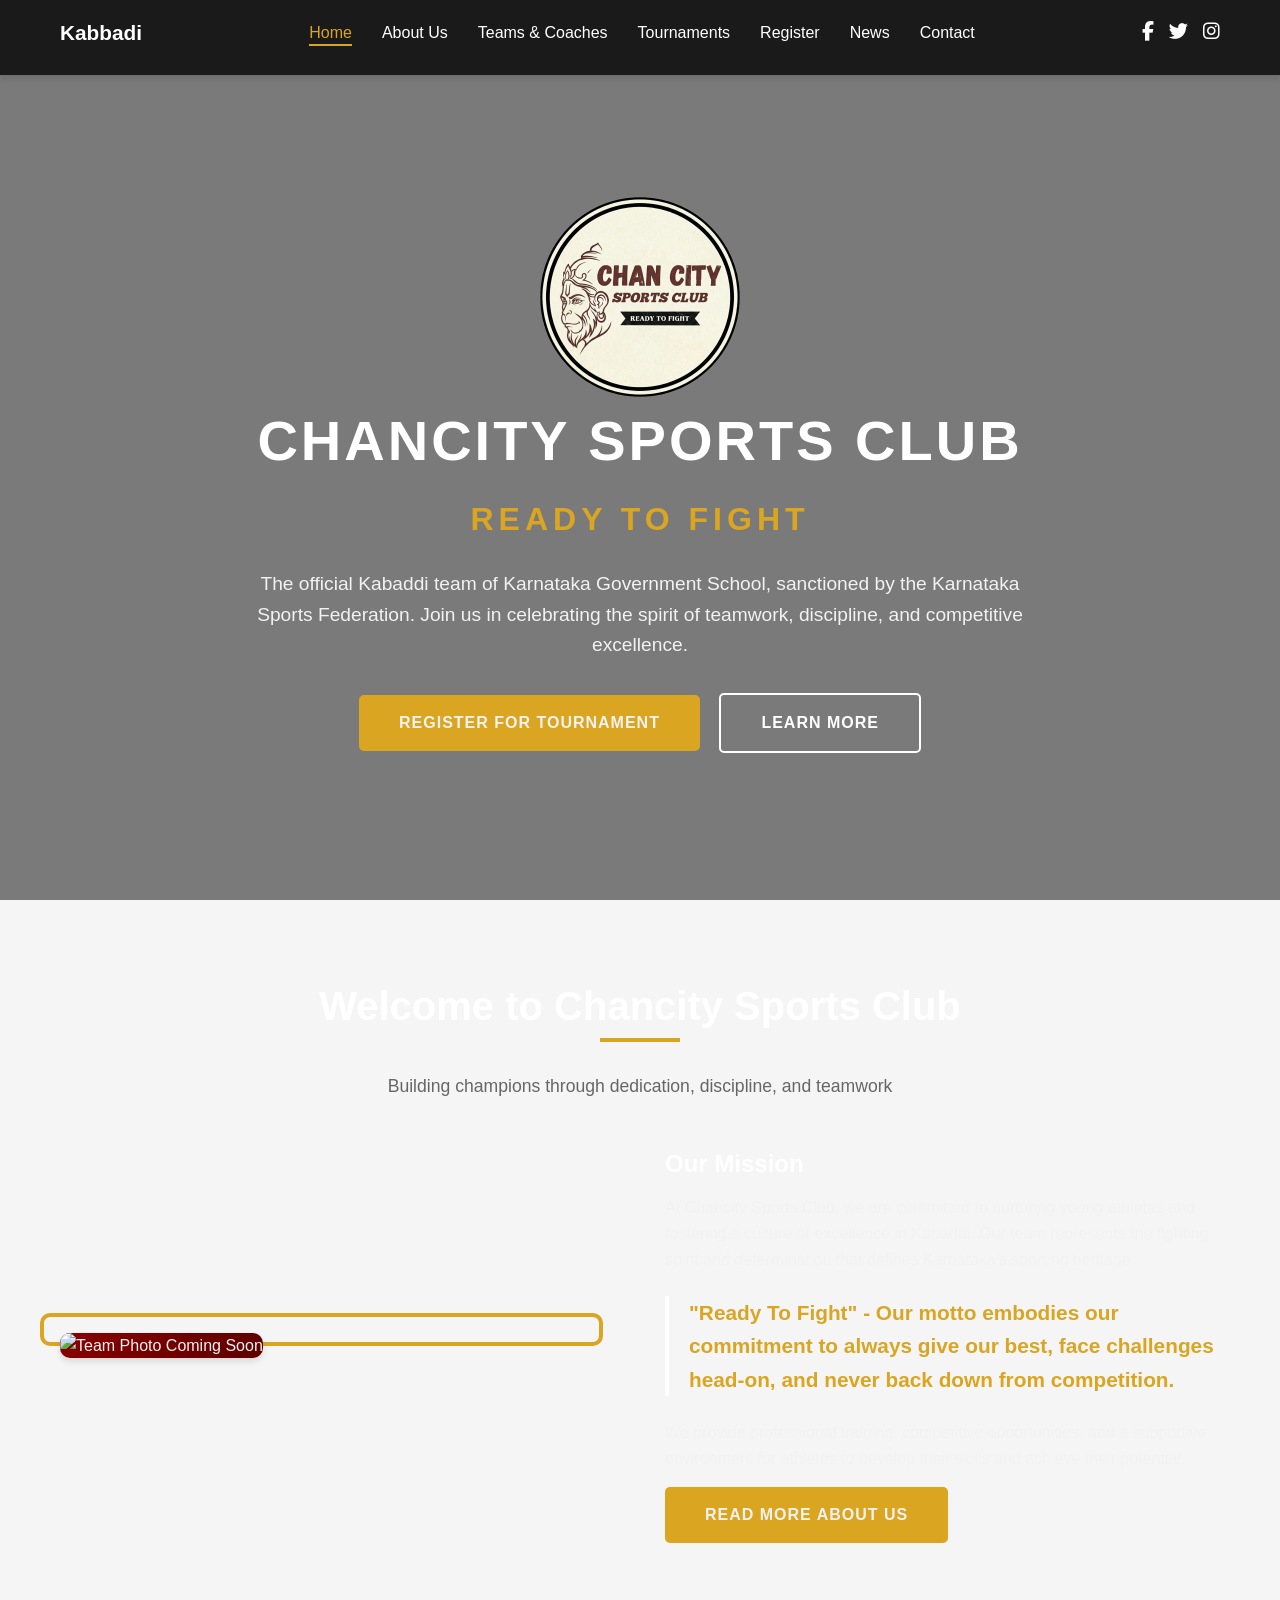
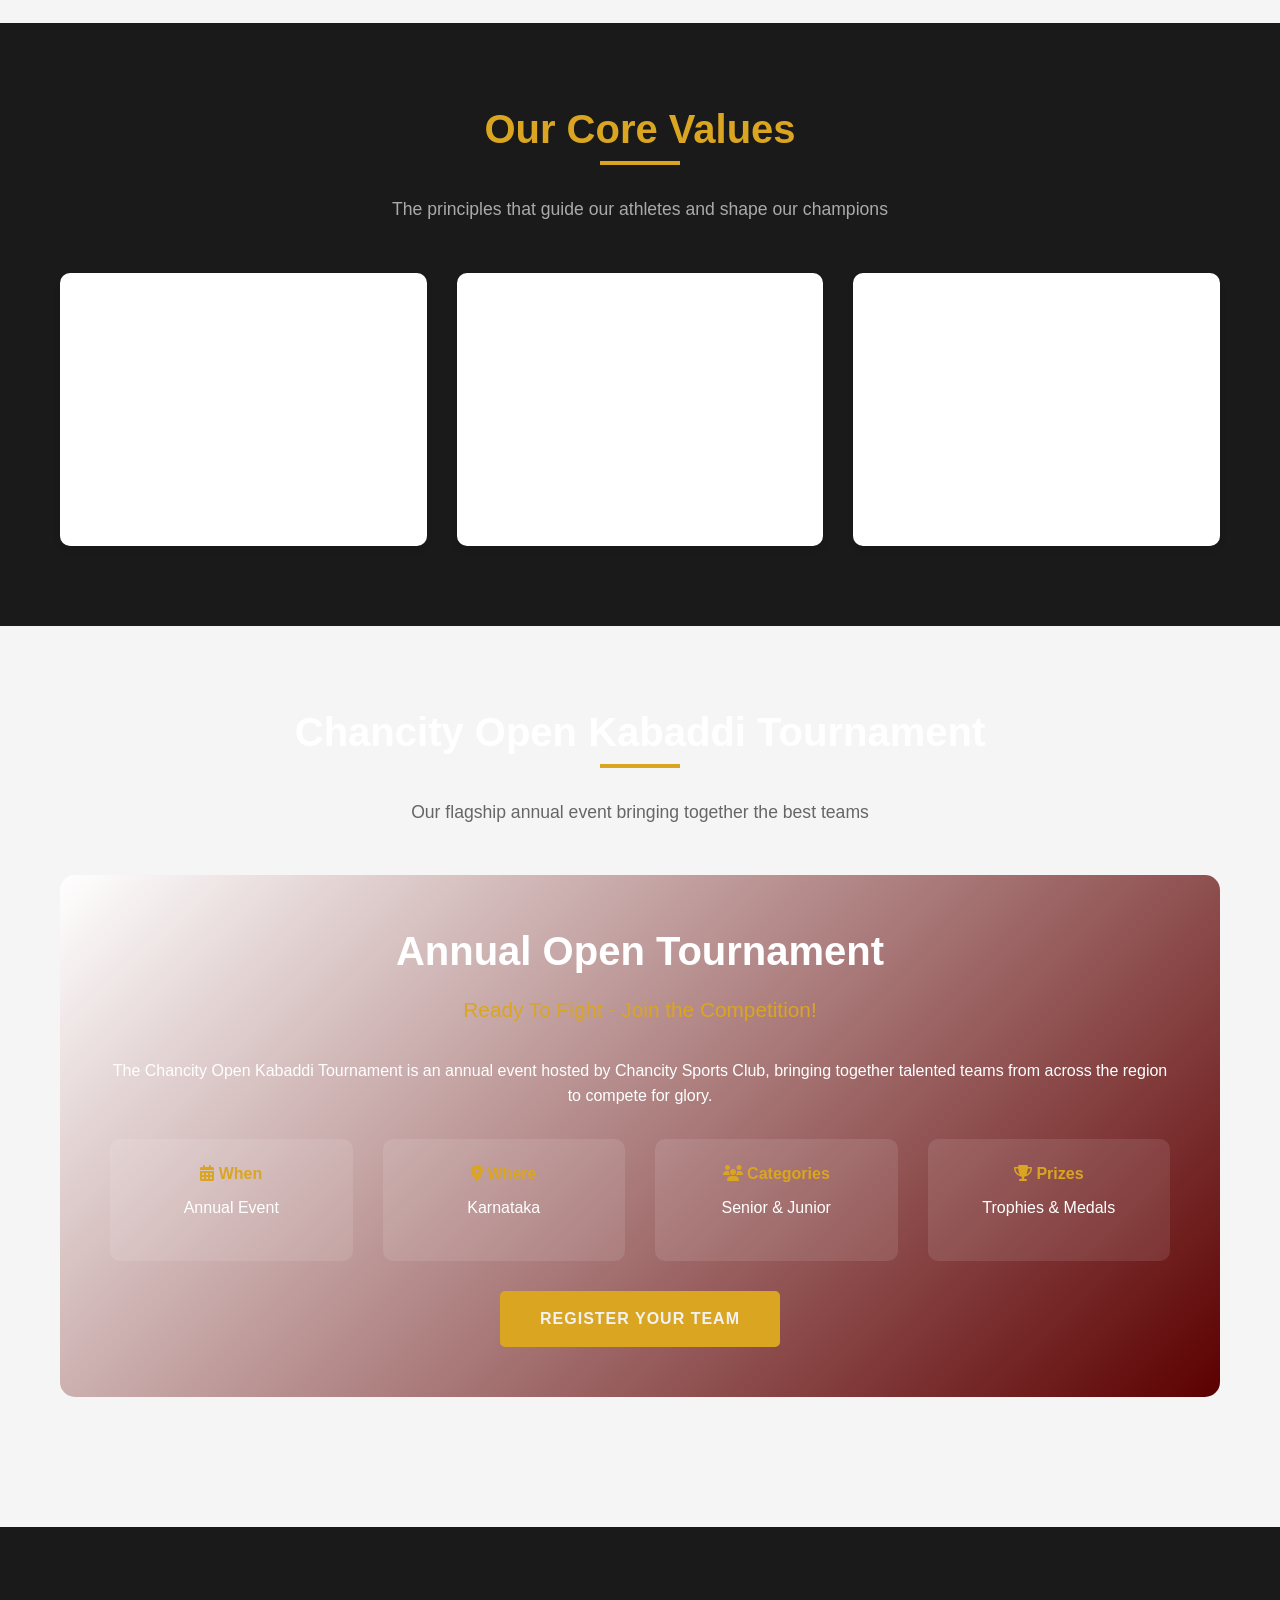
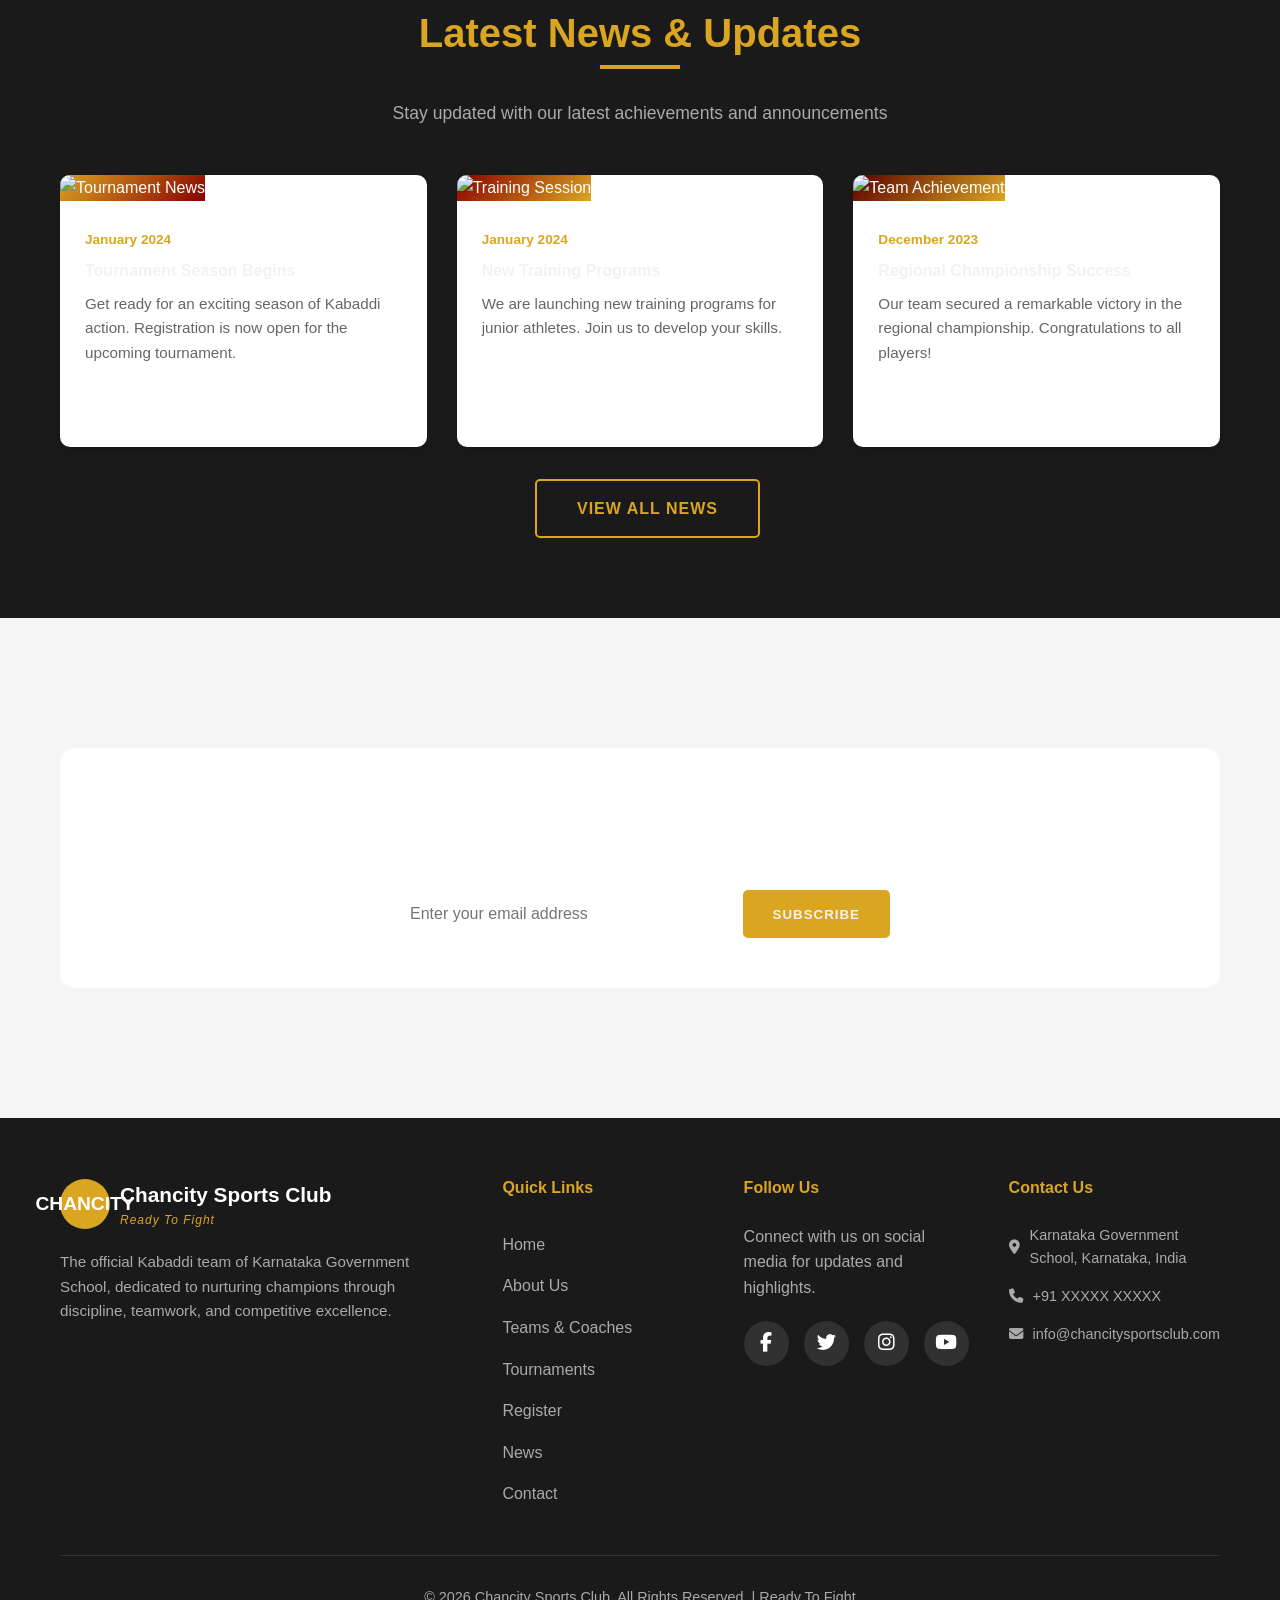
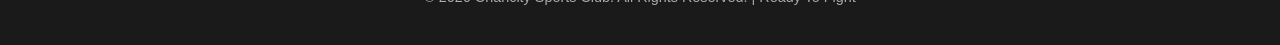
==== index.html @ aae79633 "Add files via upload" ====
<!DOCTYPE html>
<html lang="en">
<head>
    <meta charset="UTF-8">
    <meta name="viewport" content="width=device-width, initial-scale=1.0">
    <meta name="description" content="Chancity Sports Club - Official Kabaddi team of Karnataka. Ready To Fight! Join us for tournaments, training, and competitive sports.">
    <meta name="keywords" content="Chancity Sports Club, Kabaddi, Karnataka, Sports, Tournament, Ready To Fight">
    <title>Chancity Sports Club | Ready To Fight</title>
    <link rel="stylesheet" href="css/styles.css">
    <!-- Font Awesome for icons -->
    <link rel="stylesheet" href="https://cdnjs.cloudflare.com/ajax/libs/font-awesome/6.4.0/css/all.min.css">
</head>
<body>
    <!-- Header -->
    <header>
        <div class="container">
            <nav class="navbar">
                <a href="index.html" class="logo">
                    <img src="assets/cropped_circle_image.png" alt="Chancity Sports Club Logo" width="50" height="50" class="logo-image" onerror="this.style.display='none';">
                    <div class="logo-text">
                        <span class="logo-title">Kabbadi</span>   
                    </div>
                </a>
                <ul class="nav-links">
                    <li><a href="index.html" class="active">Home</a></li>
                    <li><a href="about.html">About Us</a></li>
                    <li><a href="teams.html">Teams & Coaches</a></li>
                    <li><a href="tournaments.html">Tournaments</a></li>
                    <li><a href="registration.html">Register</a></li>
                    <li><a href="news.html">News</a></li>
                    <li><a href="contact.html">Contact</a></li>
                </ul>
                <div class="social-icons">
                    <a href="#" aria-label="Facebook"><i class="fab fa-facebook-f"></i></a>
                    <a href="#" aria-label="Twitter"><i class="fab fa-twitter"></i></a>
                    <a href="#" aria-label="Instagram"><i class="fab fa-instagram"></i></a>
                </div>
                <div class="hamburger">
                    <span></span>
                    <span></span>
                    <span></span>
                </div>
            </nav>
        </div>
    </header>

    <!-- Hero Section -->
    <section class="hero">
        <video id="myVideo" autoplay muted loop>
            <source src="assets/WhatsApp Video 2026-01-28 at 7.25.08 PM.mp4" type="video/mp4">
        </video>
        <div class="overlay"></div>
        <div class="hero-content">
             <img src="assets/cropped_circle_image (2).png"  width="200" height="200">
            <h1 class="hero-title">Chancity Sports Club</h1>
            <p class="hero-motto">Ready To Fight</p>
            <p class="hero-description">
                The official Kabaddi team of Karnataka Government School, sanctioned by the Karnataka Sports Federation.
                Join us in celebrating the spirit of teamwork, discipline, and competitive excellence.
            </p>
            <a href="registration.html" class="btn btn-primary">Register for Tournament</a>
            <a href="about.html" class="btn btn-secondary">Learn More</a>
        </div>
    </section>

    <!-- About Preview Section -->
    <section class="section">
        <div class="container">
            <div class="section-title">
                <h2>Welcome to Chancity Sports Club</h2>
                <p class="section-subtitle">Building champions through dedication, discipline, and teamwork</p>
            </div>
            <div class="about-content">
                <div class="about-image">
                    <img src="images/team-photo.jpg" alt="Chancity Sports Club Team Photo" onerror="this.style.background='linear-gradient(135deg, #8B0000, #5c0000)'; this.style.height='300px'; this.alt='Team Photo Coming Soon';">
                </div>
                <div class="about-text">
                    <h3>Our Mission</h3>
                    <p>
                        At Chancity Sports Club, we are committed to nurturing young athletes and fostering 
                        a culture of excellence in Kabaddi. Our team represents the fighting spirit and 
                        determination that defines Karnataka's sporting heritage.
                    </p>
                    <p class="motto-text">"Ready To Fight" - Our motto embodies our commitment to always give 
                    our best, face challenges head-on, and never back down from competition.</p>
                    <p>
                        We provide professional training, competitive opportunities, and a supportive 
                        environment for athletes to develop their skills and achieve their potential.
                    </p>
                    <a href="about.html" class="btn btn-primary">Read More About Us</a>
                </div>
            </div>
        </div>
    </section>

    <!-- Values Section -->
    <section class="section section-dark">
        <div class="container">
            <div class="section-title">
                <h2>Our Core Values</h2>
                <p class="section-subtitle">The principles that guide our athletes and shape our champions</p>
            </div>
            <div class="about-features">
                <div class="feature-card">
                    <div class="feature-icon">
                        <i class="fas fa-users"></i>
                    </div>
                    <h4>Teamwork</h4>
                    <p>Success comes from working together. We believe in the power of unity and collective effort.</p>
                </div>
                <div class="feature-card">
                    <div class="feature-icon">
                        <i class="fas fa-medal"></i>
                    </div>
                    <h4>Discipline</h4>
                    <p>Champions are made through consistent practice, dedication, and unwavering discipline.</p>
                </div>
                <div class="feature-card">
                    <div class="feature-icon">
                        <i class="fas fa-trophy"></i>
                    </div>
                    <h4>Excellence</h4>
                    <p>We strive for excellence in everything we do, pushing boundaries and setting new standards.</p>
                </div>
            </div>
        </div>
    </section>

    <!-- Tournament Highlight Section -->
    <section class="section">
        <div class="container">
            <div class="section-title">
                <h2>Chancity Open Kabaddi Tournament</h2>
                <p class="section-subtitle">Our flagship annual event bringing together the best teams</p>
            </div>
            <div class="tournament-info">
                <h3 class="tournament-title">Annual Open Tournament</h3>
                <p class="tournament-subtitle">Ready To Fight - Join the Competition!</p>
                <p>The Chancity Open Kabaddi Tournament is an annual event hosted by Chancity Sports Club, 
                   bringing together talented teams from across the region to compete for glory.</p>
                <div class="tournament-details">
                    <div class="detail-card">
                        <h4><i class="fas fa-calendar-alt"></i> When</h4>
                        <p>Annual Event</p>
                    </div>
                    <div class="detail-card">
                        <h4><i class="fas fa-map-marker-alt"></i> Where</h4>
                        <p>Karnataka</p>
                    </div>
                    <div class="detail-card">
                        <h4><i class="fas fa-users"></i> Categories</h4>
                        <p>Senior & Junior</p>
                    </div>
                    <div class="detail-card">
                        <h4><i class="fas fa-trophy"></i> Prizes</h4>
                        <p>Trophies & Medals</p>
                    </div>
                </div>
                <a href="registration.html" class="btn btn-primary" style="margin-top: 30px;">Register Your Team</a>
            </div>
        </div>
    </section>

    <!-- Latest News Preview -->
    <section class="section section-dark">
        <div class="container">
            <div class="section-title">
                <h2>Latest News & Updates</h2>
                <p class="section-subtitle">Stay updated with our latest achievements and announcements</p>
            </div>
            <div class="news-grid">
                <div class="news-card">
                    <img src="images/news-1.jpg" alt="Tournament News" onerror="this.style.background='linear-gradient(135deg, #DAA520, #8B0000)'; this.style.height='200px';">
                    <div class="news-card-content">
                        <span class="news-date">January 2024</span>
                        <h4>Tournament Season Begins</h4>
                        <p>Get ready for an exciting season of Kabaddi action. Registration is now open for the upcoming tournament.</p>
                        <a href="news.html" class="read-more">Read More →</a>
                    </div>
                </div>
                <div class="news-card">
                    <img src="images/news-2.jpg" alt="Training Session" onerror="this.style.background='linear-gradient(135deg, #8B0000, #DAA520)'; this.style.height='200px';">
                    <div class="news-card-content">
                        <span class="news-date">January 2024</span>
                        <h4>New Training Programs</h4>
                        <p>We are launching new training programs for junior athletes. Join us to develop your skills.</p>
                        <a href="news.html" class="read-more">Read More →</a>
                    </div>
                </div>
                <div class="news-card">
                    <img src="images/news-3.jpg" alt="Team Achievement" onerror="this.style.background='linear-gradient(135deg, #5c0000, #DAA520)'; this.style.height='200px';">
                    <div class="news-card-content">
                        <span class="news-date">December 2023</span>
                        <h4>Regional Championship Success</h4>
                        <p>Our team secured a remarkable victory in the regional championship. Congratulations to all players!</p>
                        <a href="news.html" class="read-more">Read More →</a>
                    </div>
                </div>
            </div>
            <div class="text-center mt-2">
                <a href="news.html" class="btn btn-secondary" style="border-color: #DAA520; color: #DAA520;">View All News</a>
            </div>
        </div>
    </section>

    <!-- Newsletter Section -->
    <section class="section">
        <div class="container">
            <div class="newsletter">
                <h3>Subscribe to Our Newsletter</h3>
                <p>Stay updated with tournament dates, training schedules, and club news</p>
                <form class="newsletter-form">
                    <input type="email" placeholder="Enter your email address" required>
                    <button type="submit" class="btn btn-primary">Subscribe</button>
                </form>
            </div>
        </div>
    </section>

    <!-- Footer -->
    <footer>
        <div class="container">
            <div class="footer-content">
                <div class="footer-about">
                    <div class="logo">
                        <div class="logo-icon">CHANCITY</div>
                        <div class="logo-text">
                            <span class="logo-title" style="color: white;">Chancity Sports Club</span>
                            <span class="logo-motto">Ready To Fight</span>
                        </div>
                    </div>
                    <p>The official Kabaddi team of Karnataka Government School, dedicated to nurturing champions through discipline, teamwork, and competitive excellence.</p>
                </div>
                <div class="footer-links">
                    <h4>Quick Links</h4>
                    <ul>
                        <li><a href="index.html">Home</a></li>
                        <li><a href="about.html">About Us</a></li>
                        <li><a href="teams.html">Teams & Coaches</a></li>
                        <li><a href="tournaments.html">Tournaments</a></li>
                        <li><a href="registration.html">Register</a></li>
                        <li><a href="news.html">News</a></li>
                        <li><a href="contact.html">Contact</a></li>
                    </ul>
                </div>
                <div class="footer-social">
                    <h4>Follow Us</h4>
                    <p style="color: #aaa;">Connect with us on social media for updates and highlights.</p>
                    <div class="social-icons">
                        <a href="#" aria-label="Facebook"><i class="fab fa-facebook-f"></i></a>
                        <a href="#" aria-label="Twitter"><i class="fab fa-twitter"></i></a>
                        <a href="#" aria-label="Instagram"><i class="fab fa-instagram"></i></a>
                        <a href="#" aria-label="YouTube"><i class="fab fa-youtube"></i></a>
                    </div>
                </div>
                <div class="footer-contact">
                    <h4>Contact Us</h4>
                    <p><i class="fas fa-map-marker-alt"></i> Karnataka Government School, Karnataka, India</p>
                    <p><i class="fas fa-phone"></i> +91 XXXXX XXXXX</p>
                    <p><i class="fas fa-envelope"></i> info@chancitysportsclub.com</p>
                </div>
            </div>
            <div class="footer-bottom">
                <p>&copy; 2024 Chancity Sports Club. All Rights Reserved. | Ready To Fight</p>
            </div>
        </div>
    </footer>

    <script src="js/main.js"></script>
</body>
</html>
---- css/styles.css ----
/* Chancity Sports Club - Main Stylesheet */
/* Brand Colors: Deep Red (#8B0000), Gold (#DAA520), White (#FFFFFF), Dark (#1a1a1a) */

:root {
    --primary-color: #ffffff;
    --secondary-color: #DAA520;
    --text-dark: #f3f2f2;
    --text-light: #ffffff;
    --background-light: #f5f5f5;
    --background-dark: #1a1a1a;
    --accent-color: #c9302c;
    --success-color: #28a745;
    --shadow: 0 4px 6px rgba(0, 0, 0, 0.1);
    --transition: all 0.3s ease;
}

/* Reset and Base Styles */
* {
    margin: 0;
    padding: 0;
    box-sizing: border-box;
}

html {
    scroll-behavior: smooth;
}

body {
    font-family: 'Segoe UI', Tahoma, Geneva, Verdana, sans-serif;
    line-height: 1.6;
    color: var(--text-dark);
    background-color: var(--background-light);
}

a {
    text-decoration: none;
    color: inherit;
}

ul {
    list-style: none;
}

img {
    max-width: 100%;
    height: auto;
}

/* Container */
.container {
    max-width: 1200px;
    margin: 0 auto;
    padding: 0 20px;
}

/* Typography */
h1, h2, h3, h4, h5, h6 {
    font-weight: 700;
    line-height: 1.3;
    margin-bottom: 1rem;
}

h1 {
    font-size: 2.5rem;
}

h2 {
    font-size: 2rem;
}

h3 {
    font-size: 1.5rem;
}

p {
    margin-bottom: 1rem;
}

/* Header & Navigation */
header {
    background-color: var(--background-dark);
    color: var(--text-light);
    position: fixed;
    width: 100%;
    height: 75px;
    top: 0;
    z-index: 1000;
    box-shadow: var(--shadow);
}

.navbar {
    display: flex;
    justify-content: space-between;
    align-items: center;
    padding: 1rem 0;
}

.logo {
    display: flex;
    align-items: center;
    gap: 10px;
}

.logo-icon {
    width: 50px;
    height: 50px;
    background-color: var(--secondary-color);
    border-radius: 50%;
    display: flex;
    align-items: center;
    justify-content: center;
    font-weight: bold;
    font-size: 1.2rem;
    color: var(--primary-color);
}

.logo-text {
    display: flex;
    flex-direction: column;
}

.logo-title {
    font-size: 1.3rem;
    font-weight: 700;
}

.logo-motto {
    font-size: 0.75rem;
    color: var(--secondary-color);
    font-style: italic;
    letter-spacing: 1px;
}

.nav-links {
    display: flex;
    gap: 30px;
}

.nav-links a {
    color: var(--text-light);
    font-weight: 500;
    transition: var(--transition);
    padding: 5px 0;
    position: relative;
}

.nav-links a::after {
    content: '';
    position: absolute;
    bottom: 0;
    left: 0;
    width: 0;
    height: 2px;
    background-color: var(--secondary-color);
    transition: var(--transition);
}

.nav-links a:hover::after,
.nav-links a.active::after {
    width: 100%;
}

.nav-links a:hover,
.nav-links a.active {
    color: var(--secondary-color);
}

/* Hamburger Menu */
.hamburger {
    display: none;
    cursor: pointer;
    flex-direction: column;
    gap: 5px;
}

.hamburger span {
    width: 25px;
    height: 3px;
    background-color: var(--text-light);
    transition: var(--transition);
}

/* Social Icons in Header */
.social-icons {
    display: flex;
    gap: 15px;
}

.social-icons a {
    color: var(--text-light);
    font-size: 1.2rem;
    transition: var(--transition);
}

.social-icons a:hover {
    color: var(--secondary-color);
    transform: scale(1.1);
}

/* Hero Section */
.hero {
    background-image:('c:\Users\rahul\Downloads\WhatsApp Video 2026-01-28 at 5.00.44 PM.mp4') center/cover no-repeat;
    min-height: 100vh;
    display: flex;
    align-items: center;
    justify-content: center;
    text-align: center;
    color: var(--text-light);
    padding: 100px 20px 50px;
}
#myVideo {
  position: fixed; /* Positions the video relative to the browser window */
  right: 0;
  bottom: 0;
  min-width: 100%; /* Ensures it is at least the full width/height */
  min-height: 100%;
  width: auto;
  height: auto;
  z-index: -100; /* Places it behind all other page content */
  object-fit: cover; /* Crops the video to cover the entire area without stretching */
}

/* Optional: Add an overlay for better text readability */
.overlay {
  position: fixed;
  top: 0;
  left: 0;
  width: 100%;
  height: 100%;
  background: rgba(0, 0, 0, 0.5); /* Semi-transparent black background */
  z-index: -99; /* Between the video and the main content */
}

/* Style for the main content container */
.content {
  position: relative;
  z-index: 1; /* Ensures content appears on top of the video and overlay */
  /* Add other styling for your content */
}


.hero-content {
    max-width: 800px;
}

.hero-title {
    font-size: 3.5rem;
    margin-bottom: 1rem;
    text-transform: uppercase;
    letter-spacing: 3px;
}

.hero-motto {
    font-size: 2rem;
    color: var(--secondary-color);
    font-weight: 700;
    margin-bottom: 1.5rem;
    text-transform: uppercase;
    letter-spacing: 5px;
}

.hero-description {
    font-size: 1.2rem;
    margin-bottom: 2rem;
    opacity: 0.9;
}

.btn {
    display: inline-block;
    padding: 15px 40px;
    border-radius: 5px;
    font-weight: 600;
    text-transform: uppercase;
    letter-spacing: 1px;
    transition: var(--transition);
    border: none;
    cursor: pointer;
}

.btn-primary {
    background-color: var(--secondary-color);
    color: var(--text-dark);
}

.btn-primary:hover {
    background-color: #c19119;
    transform: translateY(-3px);
    box-shadow: 0 10px 20px rgba(0, 0, 0, 0.2);
}

.btn-secondary {
    background-color: transparent;
    border: 2px solid var(--text-light);
    color: var(--text-light);
    margin-left: 15px;
}

.btn-secondary:hover {
    background-color: var(--text-light);
    color: var(--primary-color);
}

/* Section Styles */
.section {
    padding: 80px 0;
}

.section-dark {
    background-color: var(--background-dark);
    color: var(--text-light);
}

.section-title {
    text-align: center;
    margin-bottom: 3rem;
}

.section-title h2 {
    font-size: 2.5rem;
    color: var(--primary-color);
    position: relative;
    display: inline-block;
}

.section-dark .section-title h2 {
    color: var(--secondary-color);
}

.section-title h2::after {
    content: '';
    position: absolute;
    bottom: -10px;
    left: 50%;
    transform: translateX(-50%);
    width: 80px;
    height: 4px;
    background-color: var(--secondary-color);
}

.section-subtitle {
    color: #666;
    font-size: 1.1rem;
    margin-top: 1.5rem;
}

.section-dark .section-subtitle {
    color: #aaa;
}

/* About Section */
.about-content {
    display: grid;
    grid-template-columns: 1fr 1fr;
    gap: 50px;
    align-items: center;
}

.about-image {
    position: relative;
}

.about-image img {
    border-radius: 10px;
    box-shadow: var(--shadow);
}

.about-image::before {
    content: '';
    position: absolute;
    top: -20px;
    left: -20px;
    width: 100%;
    height: 100%;
    border: 4px solid var(--secondary-color);
    border-radius: 10px;
    z-index: -1;
}

.about-text h3 {
    color: var(--primary-color);
    margin-bottom: 1rem;
}

.about-text .motto-text {
    font-size: 1.3rem;
    color: var(--secondary-color);
    font-weight: 600;
    margin: 1.5rem 0;
    padding-left: 20px;
    border-left: 4px solid var(--primary-color);
}

.about-features {
    display: grid;
    grid-template-columns: repeat(3, 1fr);
    gap: 30px;
    margin-top: 50px;
}

.feature-card {
    text-align: center;
    padding: 30px;
    background-color: var(--text-light);
    border-radius: 10px;
    box-shadow: var(--shadow);
    transition: var(--transition);
}

.feature-card:hover {
    transform: translateY(-10px);
    box-shadow: 0 15px 30px rgba(0, 0, 0, 0.15);
}

.feature-icon {
    width: 70px;
    height: 70px;
    background-color: var(--primary-color);
    border-radius: 50%;
    display: flex;
    align-items: center;
    justify-content: center;
    margin: 0 auto 20px;
    color: var(--text-light);
    font-size: 1.8rem;
}

.feature-card h4 {
    color: var(--primary-color);
    margin-bottom: 10px;
}

/* Teams Section */
.team-grid {
    display: grid;
    grid-template-columns: repeat(auto-fill, minmax(280px, 1fr));
    gap: 30px;
}

.team-card {
    background-color: var(--text-light);
    border-radius: 10px;
    overflow: hidden;
    box-shadow: var(--shadow);
    transition: var(--transition);
}

.team-card:hover {
    transform: translateY(-10px);
    box-shadow: 0 15px 30px rgba(0, 0, 0, 0.15);
}

.team-card img {
    width: 100%;
    height: 250px;
    object-fit: cover;
}

.team-card-content {
    padding: 20px;
    text-align: center;
}

.team-card h4 {
    color: var(--primary-color);
}

.team-card .position {
    color: var(--secondary-color);
    font-weight: 600;
    font-size: 0.9rem;
}

.team-card p {
    color: #666;
    font-size: 0.9rem;
    margin-top: 10px;
}

/* Tournament Section */
.tournament-info {
    background: linear-gradient(135deg, var(--primary-color), #5c0000);
    color: var(--text-light);
    padding: 50px;
    border-radius: 15px;
    text-align: center;
    margin-bottom: 50px;
}

.tournament-title {
    font-size: 2.5rem;
    margin-bottom: 1rem;
}

.tournament-subtitle {
    color: var(--secondary-color);
    font-size: 1.3rem;
    margin-bottom: 2rem;
}

.tournament-details {
    display: grid;
    grid-template-columns: repeat(4, 1fr);
    gap: 30px;
    margin-top: 30px;
}

.detail-card {
    background-color: rgba(255, 255, 255, 0.1);
    padding: 25px;
    border-radius: 10px;
}

.detail-card h4 {
    color: var(--secondary-color);
    margin-bottom: 10px;
}

.past-tournaments {
    margin-top: 50px;
}

.winner-card {
    background-color: var(--text-light);
    padding: 30px;
    border-radius: 10px;
    box-shadow: var(--shadow);
    margin-bottom: 20px;
    display: flex;
    justify-content: space-between;
    align-items: center;
}

.winner-year {
    font-size: 2rem;
    font-weight: 700;
    color: var(--primary-color);
}

.winner-name {
    font-size: 1.3rem;
    color: var(--secondary-color);
}

/* Registration Form */
.registration-form {
    max-width: 800px;
    margin: 0 auto;
    background-color: var(--text-light);
    padding: 50px;
    border-radius: 15px;
    box-shadow: var(--shadow);
}

.form-group {
    margin-bottom: 25px;
}

.form-group label {
    display: block;
    margin-bottom: 8px;
    font-weight: 600;
    color: var(--text-dark);
}

.form-group input,
.form-group select,
.form-group textarea {
    width: 100%;
    padding: 15px;
    border: 2px solid #ddd;
    border-radius: 8px;
    font-size: 1rem;
    transition: var(--transition);
}

.form-group input:focus,
.form-group select:focus,
.form-group textarea:focus {
    outline: none;
    border-color: var(--primary-color);
}

.form-row {
    display: grid;
    grid-template-columns: 1fr 1fr;
    gap: 20px;
}

.form-submit {
    text-align: center;
    margin-top: 30px;
}

.form-submit .btn {
    min-width: 200px;
}

/* News Section */
.news-grid {
    display: grid;
    grid-template-columns: repeat(auto-fill, minmax(350px, 1fr));
    gap: 30px;
}

.news-card {
    background-color: var(--text-light);
    border-radius: 10px;
    overflow: hidden;
    box-shadow: var(--shadow);
    transition: var(--transition);
}

.news-card:hover {
    transform: translateY(-5px);
    box-shadow: 0 15px 30px rgba(0, 0, 0, 0.15);
}

.news-card img {
    width: 100%;
    height: 200px;
    object-fit: cover;
}

.news-card-content {
    padding: 25px;
}

.news-date {
    color: var(--secondary-color);
    font-size: 0.85rem;
    font-weight: 600;
}

.news-card h4 {
    color: var(--text-dark);
    margin: 10px 0;
}

.news-card p {
    color: #666;
    font-size: 0.95rem;
}

.read-more {
    display: inline-block;
    margin-top: 15px;
    color: var(--primary-color);
    font-weight: 600;
}

.read-more:hover {
    color: var(--secondary-color);
}

/* Contact Section */
.contact-container {
    display: grid;
    grid-template-columns: 1fr 1fr;
    gap: 50px;
}

.contact-info h3 {
    color: var(--primary-color);
    margin-bottom: 25px;
}

.contact-item {
    display: flex;
    align-items: flex-start;
    gap: 15px;
    margin-bottom: 25px;
}

.contact-icon {
    width: 50px;
    height: 50px;
    background-color: var(--primary-color);
    border-radius: 50%;
    display: flex;
    align-items: center;
    justify-content: center;
    color: var(--text-light);
    flex-shrink: 0;
}

.contact-item h4 {
    color: var(--text-dark);
    margin-bottom: 5px;
}

.contact-item p {
    color: #666;
    margin: 0;
}

.contact-form {
    background-color: var(--text-light);
    padding: 40px;
    border-radius: 15px;
    box-shadow: var(--shadow);
}

/* Footer */
footer {
    background-color: var(--background-dark);
    color: var(--text-light);
    padding: 60px 0 20px;
}

.footer-content {
    display: grid;
    grid-template-columns: 2fr 1fr 1fr 1fr;
    gap: 40px;
    margin-bottom: 40px;
}

.footer-about .logo {
    margin-bottom: 20px;
}

.footer-about .logo-icon {
    background-color: var(--secondary-color);
}

.footer-about p {
    color: #aaa;
    font-size: 0.95rem;
}

.footer-links h4,
.footer-social h4,
.footer-contact h4 {
    color: var(--secondary-color);
    margin-bottom: 25px;
}

.footer-links ul a {
    color: #aaa;
    display: block;
    padding: 8px 0;
    transition: var(--transition);
}

.footer-links ul a:hover {
    color: var(--secondary-color);
    padding-left: 10px;
}

.footer-social .social-icons {
    margin-top: 20px;
}

.footer-social .social-icons a {
    display: inline-flex;
    width: 45px;
    height: 45px;
    background-color: rgba(255, 255, 255, 0.1);
    border-radius: 50%;
    align-items: center;
    justify-content: center;
    color: var(--text-light);
    transition: var(--transition);
}

.footer-social .social-icons a:hover {
    background-color: var(--secondary-color);
    color: var(--text-dark);
}

.footer-contact p {
    color: #aaa;
    font-size: 0.9rem;
    margin-bottom: 15px;
    display: flex;
    align-items: center;
    gap: 10px;
}

.footer-bottom {
    text-align: center;
    padding-top: 30px;
    border-top: 1px solid rgba(255, 255, 255, 0.1);
}

.footer-bottom p {
    color: #aaa;
    font-size: 0.9rem;
}

/* Page Header */
.page-header {
    background: linear-gradient(rgba(139, 0, 0, 0.9), rgba(26, 26, 26, 0.85)),
                url('../images/page-header-bg.jpg') center/cover no-repeat;
    padding: 150px 0 80px;
    text-align: center;
    color: var(--text-light);
}

.page-header h1 {
    font-size: 3rem;
    margin-bottom: 1rem;
}

.page-header p {
    font-size: 1.2rem;
    color: var(--secondary-color);
}

.breadcrumb {
    margin-top: 20px;
}

.breadcrumb a {
    color: var(--text-light);
    opacity: 0.8;
}

.breadcrumb a:hover {
    color: var(--secondary-color);
}

.breadcrumb span {
    color: var(--secondary-color);
    margin: 0 10px;
}

/* Responsive Design */
@media (max-width: 992px) {
    .footer-content {
        grid-template-columns: 1fr 1fr;
    }
    
    .tournament-details {
        grid-template-columns: repeat(2, 1fr);
    }
    
    .about-content {
        grid-template-columns: 1fr;
    }
    
    .about-features {
        grid-template-columns: repeat(2, 1fr);
    }
}

@media (max-width: 768px) {
    .hamburger {
        display: flex;
    }
    
    .nav-links {
        position: fixed;
        top: 80px;
        left: -100%;
        width: 100%;
        height: calc(100vh - 80px);
        background-color: var(--primary-color);
        flex-direction: column;
        align-items: center;
        justify-content: flex-start;
        padding-top: 50px;
        gap: 30px;
        transition: var(--transition);
    }
    
    .nav-links.active {
        left: 0;
    }
    
    .nav-links a {
        font-size: 1.2rem;
    }
    
    .hero-title {
        font-size: 2.5rem;
    }
    
    .hero-motto {
        font-size: 1.5rem;
    }
    
    .btn-secondary {
        margin-left: 0;
        margin-top: 15px;
    }
    
    .section-title h2 {
        font-size: 2rem;
    }
    
    .contact-container {
        grid-template-columns: 1fr;
    }
    
    .form-row {
        grid-template-columns: 1fr;
    }
    
    .footer-content {
        grid-template-columns: 1fr;
        text-align: center;
    }
    
    .footer-about .logo {
        justify-content: center;
    }
    
    .about-features {
        grid-template-columns: 1fr;
    }
    
    .tournament-details {
        grid-template-columns: 1fr;
    }
    
    .winner-card {
        flex-direction: column;
        text-align: center;
        gap: 10px;
    }
    
    .registration-form {
        padding: 30px 20px;
    }
}

@media (max-width: 480px) {
    .hero-title {
        font-size: 2rem;
    }
    
    .hero-motto {
        font-size: 1.2rem;
    }
    
    .page-header h1 {
        font-size: 2rem;
    }
    
    .tournament-title {
        font-size: 1.8rem;
    }
    
    h1 {
        font-size: 2rem;
    }
    
    h2 {
        font-size: 1.5rem;
    }
}

/* Utility Classes */
.text-center {
    text-align: center;
}

.mt-2 {
    margin-top: 2rem;
}

.mb-2 {
    margin-bottom: 2rem;
}

/* Animation */
@keyframes fadeInUp {
    from {
        opacity: 0;
        transform: translateY(30px);
    }
    to {
        opacity: 1;
        transform: translateY(0);
    }
}

.fade-in {
    animation: fadeInUp 0.6s ease forwards;
}

/* Newsletter */
.newsletter {
    background-color: var(--primary-color);
    padding: 50px;
    border-radius: 15px;
    text-align: center;
    margin: 50px 0;
}

.newsletter h3 {
    color: var(--text-light);
    margin-bottom: 10px;
}

.newsletter p {
    color: rgba(255, 255, 255, 0.8);
    margin-bottom: 25px;
}

.newsletter-form {
    display: flex;
    max-width: 500px;
    margin: 0 auto;
    gap: 10px;
}

.newsletter-form input {
    flex: 1;
    padding: 15px 20px;
    border: none;
    border-radius: 5px;
    font-size: 1rem;
}

.newsletter-form .btn {
    padding: 15px 30px;
}

@media (max-width: 576px) {
    .newsletter-form {
        flex-direction: column;
    }
    
    .newsletter-form .btn {
        width: 100%;
    }
}

/* Live Score Placeholder */
.live-score-banner {
    background-color: var(--secondary-color);
    color: var(--text-dark);
    padding: 10px;
    text-align: center;
    font-weight: 600;
}

.live-score-banner.hidden {
    display: none;
}

/* Placeholder for future social feed */
.social-feed-placeholder {
    background-color: rgba(0, 0, 0, 0.05);
    border: 2px dashed #ccc;
    border-radius: 10px;
    padding: 50px;
    text-align: center;
    color: #999;
}
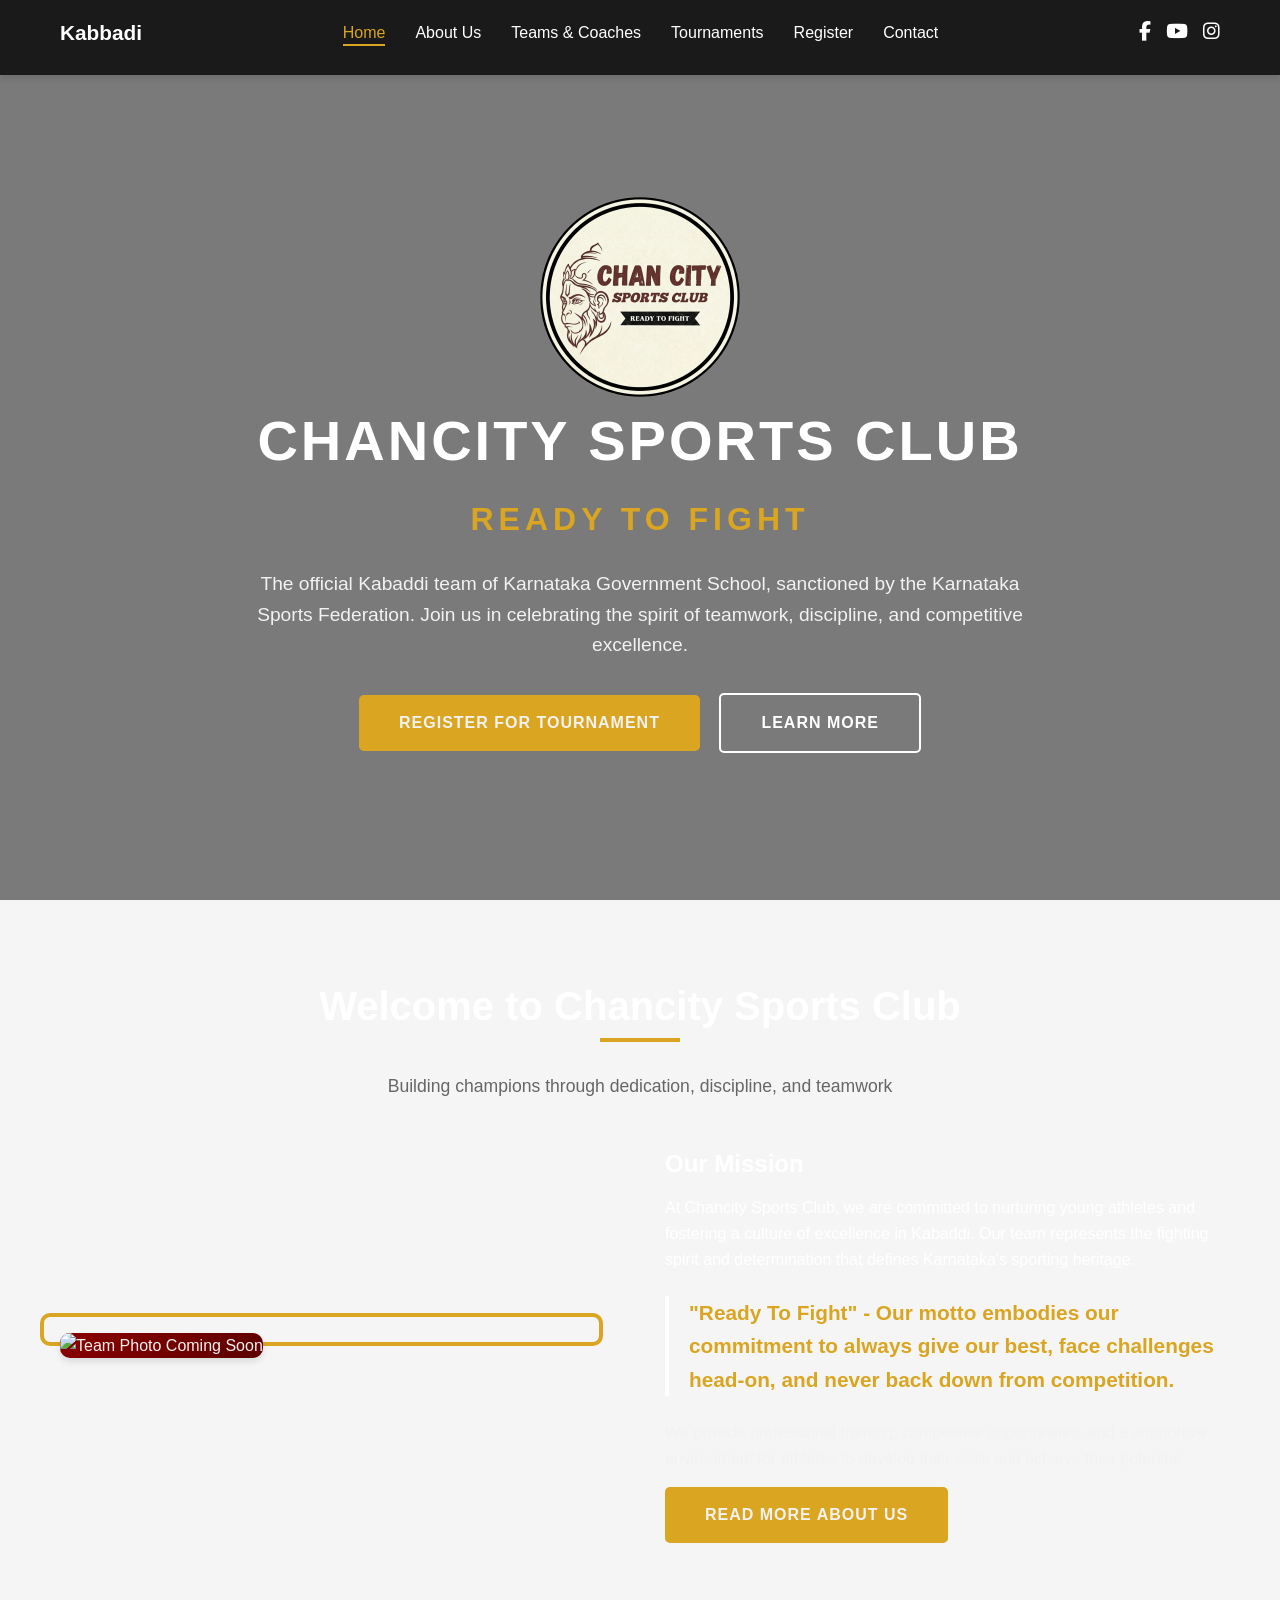
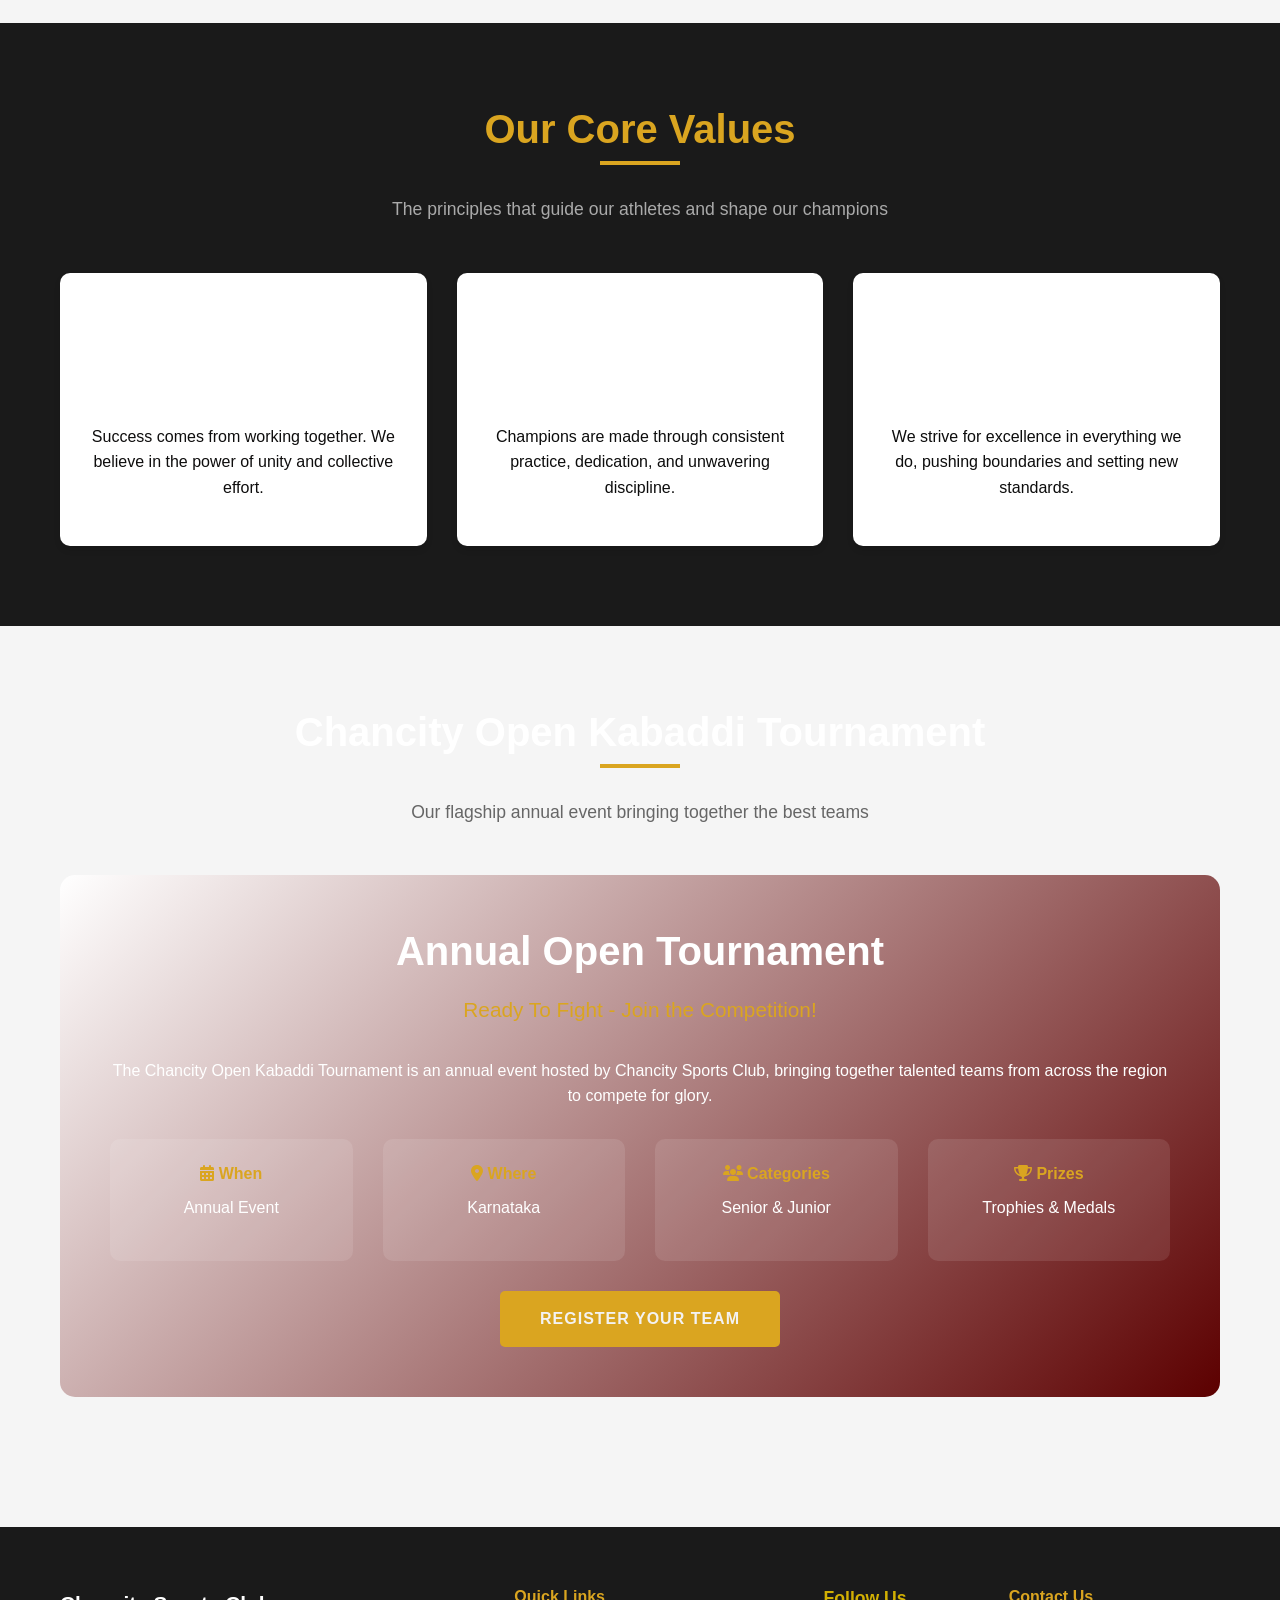
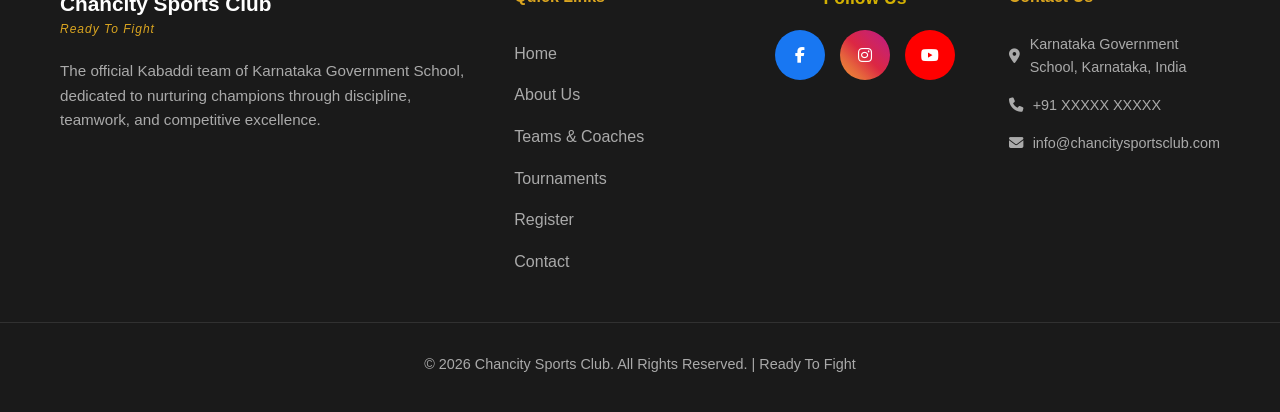
==== commit eede1906: "Add files via upload" ====
--- a/index.html
+++ b/index.html
@@ -27,13 +27,12 @@
                     <li><a href="teams.html">Teams & Coaches</a></li>
                     <li><a href="tournaments.html">Tournaments</a></li>
                     <li><a href="registration.html">Register</a></li>
-                    <li><a href="news.html">News</a></li>
                     <li><a href="contact.html">Contact</a></li>
                 </ul>
                 <div class="social-icons">
                     <a href="#" aria-label="Facebook"><i class="fab fa-facebook-f"></i></a>
-                    <a href="#" aria-label="Twitter"><i class="fab fa-twitter"></i></a>
-                    <a href="#" aria-label="Instagram"><i class="fab fa-instagram"></i></a>
+                   <a href="https://www.youtube.com/@chancitysportsclub" aria-label="YouTube"><i class="fab fa-youtube"></i></a>
+                    <a href="https://www.instagram.com/chan_city_sports_club/?hl=en" aria-label="Instagram"><i class="fab fa-instagram"></i></a>
                 </div>
                 <div class="hamburger">
                     <span></span>
@@ -66,8 +65,9 @@
     <!-- About Preview Section -->
     <section class="section">
         <div class="container">
+
             <div class="section-title">
-                <h2>Welcome to Chancity Sports Club</h2>
+                <h2 style="color: rgb(255, 255, 255);">Welcome to Chancity Sports Club </h2>
                 <p class="section-subtitle">Building champions through dedication, discipline, and teamwork</p>
             </div>
             <div class="about-content">
@@ -75,8 +75,8 @@
                     <img src="images/team-photo.jpg" alt="Chancity Sports Club Team Photo" onerror="this.style.background='linear-gradient(135deg, #8B0000, #5c0000)'; this.style.height='300px'; this.alt='Team Photo Coming Soon';">
                 </div>
                 <div class="about-text">
-                    <h3>Our Mission</h3>
-                    <p>
+                    <h3 style="color: rgb(255, 255, 255);">Our Mission</h3>
+                    <p style="color: rgb(255, 255, 255);">
                         At Chancity Sports Club, we are committed to nurturing young athletes and fostering 
                         a culture of excellence in Kabaddi. Our team represents the fighting spirit and 
                         determination that defines Karnataka's sporting heritage.
@@ -106,21 +106,21 @@
                         <i class="fas fa-users"></i>
                     </div>
                     <h4>Teamwork</h4>
-                    <p>Success comes from working together. We believe in the power of unity and collective effort.</p>
+                    <p style="color: rgb(14, 13, 13);">Success comes from working together. We believe in the power of unity and collective effort.</p>
                 </div>
                 <div class="feature-card">
                     <div class="feature-icon">
                         <i class="fas fa-medal"></i>
                     </div>
                     <h4>Discipline</h4>
-                    <p>Champions are made through consistent practice, dedication, and unwavering discipline.</p>
+                    <p style="color: rgb(13, 13, 13);">Champions are made through consistent practice, dedication, and unwavering discipline.</p>
                 </div>
                 <div class="feature-card">
                     <div class="feature-icon">
                         <i class="fas fa-trophy"></i>
                     </div>
                     <h4>Excellence</h4>
-                    <p>We strive for excellence in everything we do, pushing boundaries and setting new standards.</p>
+                    <p style="color: rgb(12, 12, 12);">We strive for excellence in everything we do, pushing boundaries and setting new standards.</p>
                 </div>
             </div>
         </div>
@@ -130,7 +130,7 @@
     <section class="section">
         <div class="container">
             <div class="section-title">
-                <h2>Chancity Open Kabaddi Tournament</h2>
+                <h2 style="color: rgb(255, 255, 255);">Chancity Open Kabaddi Tournament</h2>
                 <p class="section-subtitle">Our flagship annual event bringing together the best teams</p>
             </div>
             <div class="tournament-info">
@@ -160,72 +160,15 @@
             </div>
         </div>
     </section>
-
-    <!-- Latest News Preview -->
-    <section class="section section-dark">
-        <div class="container">
-            <div class="section-title">
-                <h2>Latest News & Updates</h2>
-                <p class="section-subtitle">Stay updated with our latest achievements and announcements</p>
-            </div>
-            <div class="news-grid">
-                <div class="news-card">
-                    <img src="images/news-1.jpg" alt="Tournament News" onerror="this.style.background='linear-gradient(135deg, #DAA520, #8B0000)'; this.style.height='200px';">
-                    <div class="news-card-content">
-                        <span class="news-date">January 2024</span>
-                        <h4>Tournament Season Begins</h4>
-                        <p>Get ready for an exciting season of Kabaddi action. Registration is now open for the upcoming tournament.</p>
-                        <a href="news.html" class="read-more">Read More →</a>
-                    </div>
-                </div>
-                <div class="news-card">
-                    <img src="images/news-2.jpg" alt="Training Session" onerror="this.style.background='linear-gradient(135deg, #8B0000, #DAA520)'; this.style.height='200px';">
-                    <div class="news-card-content">
-                        <span class="news-date">January 2024</span>
-                        <h4>New Training Programs</h4>
-                        <p>We are launching new training programs for junior athletes. Join us to develop your skills.</p>
-                        <a href="news.html" class="read-more">Read More →</a>
-                    </div>
-                </div>
-                <div class="news-card">
-                    <img src="images/news-3.jpg" alt="Team Achievement" onerror="this.style.background='linear-gradient(135deg, #5c0000, #DAA520)'; this.style.height='200px';">
-                    <div class="news-card-content">
-                        <span class="news-date">December 2023</span>
-                        <h4>Regional Championship Success</h4>
-                        <p>Our team secured a remarkable victory in the regional championship. Congratulations to all players!</p>
-                        <a href="news.html" class="read-more">Read More →</a>
-                    </div>
-                </div>
-            </div>
-            <div class="text-center mt-2">
-                <a href="news.html" class="btn btn-secondary" style="border-color: #DAA520; color: #DAA520;">View All News</a>
-            </div>
-        </div>
-    </section>
-
-    <!-- Newsletter Section -->
-    <section class="section">
-        <div class="container">
-            <div class="newsletter">
-                <h3>Subscribe to Our Newsletter</h3>
-                <p>Stay updated with tournament dates, training schedules, and club news</p>
-                <form class="newsletter-form">
-                    <input type="email" placeholder="Enter your email address" required>
-                    <button type="submit" class="btn btn-primary">Subscribe</button>
-                </form>
-            </div>
-        </div>
-    </section>
-
-    <!-- Footer -->
+<!-- Footer -->
     <footer>
         <div class="container">
             <div class="footer-content">
                 <div class="footer-about">
                     <div class="logo">
-                        <div class="logo-icon">CHANCITY</div>
+                         <img src="assets/cropped_circle_image.png" alt="Chancity Sports Club Logo" width="50" height="50" class="logo-image" onerror="this.style.display='none';">
                         <div class="logo-text">
-                            <span class="logo-title" style="color: white;">Chancity Sports Club</span>
+                           <span class="logo-title" style="color: white;">Chancity Sports Club</span>
                             <span class="logo-motto">Ready To Fight</span>
                         </div>
                     </div>
@@ -239,27 +182,58 @@
                         <li><a href="teams.html">Teams & Coaches</a></li>
                         <li><a href="tournaments.html">Tournaments</a></li>
                         <li><a href="registration.html">Register</a></li>
-                        <li><a href="news.html">News</a></li>
                         <li><a href="contact.html">Contact</a></li>
                     </ul>
                 </div>
-                <div class="footer-social">
-                    <h4>Follow Us</h4>
-                    <p style="color: #aaa;">Connect with us on social media for updates and highlights.</p>
-                    <div class="social-icons">
-                        <a href="#" aria-label="Facebook"><i class="fab fa-facebook-f"></i></a>
-                        <a href="#" aria-label="Twitter"><i class="fab fa-twitter"></i></a>
-                        <a href="#" aria-label="Instagram"><i class="fab fa-instagram"></i></a>
-                        <a href="#" aria-label="YouTube"><i class="fab fa-youtube"></i></a>
-                    </div>
-                </div>
-                <div class="footer-contact">
+<!-- Social Links -->
+<div style="margin-top: 0px;">
+    <h4
+        style="color: #d2b003; font-family: 'Poppins', sans-serif; font-weight: 700; font-size: 1.1rem; margin-bottom: 20px; text-align: center;">
+        Follow Us</h4>
+
+    <div style="display: flex; gap: 15px; justify-content: center;">
+
+          <!-- Facebook (Coming Soon - WHITE ICON, BLUE CIRCLE) -->
+        <a href="javascript:void(0)"
+           onclick="showFbComingSoon()"
+           style="display: inline-flex; width: 50px; height: 50px; background-color: #1877F2; border-radius: 50%; align-items: center; justify-content: center; transition: all 0.3s ease; position: relative;"
+           aria-label="Facebook - Coming Soon">
+
+            <!-- ONLY CHANGE: white Facebook icon -->
+            <i class="fab fa-facebook-f" style="color:#ffffff;"></i>
+        </a>
+
+        <!-- Instagram (UNCHANGED) -->
+        <a href="https://www.instagram.com/chan_city_sports_club?igsh=OGU0b2drbWsyMnU5"
+           target="_blank"
+           style="display: inline-flex; width: 50px; height: 50px; background: linear-gradient(45deg, #f09433, #e6683c, #dc2743, #cc2366, #bc1888); border-radius: 50%; align-items: center; justify-content: center; color: white; transition: all 0.3s ease;"
+           onmouseover="this.style.transform='scale(1.15)'; this.style.boxShadow='0 8px 25px rgba(225,48,108,0.5)';"
+           onmouseout="this.style.transform='scale(1)'; this.style.boxShadow='none';"
+           aria-label="Instagram">
+            <i class="fab fa-instagram"></i>
+        </a>
+
+        <!-- YouTube (UNCHANGED) -->
+        <a href="https://youtube.com/@chancitysportsclub?si=qZBz6BVKRmNKrxRE"
+           target="_blank"
+           style="display: inline-flex; width: 50px; height: 50px; background-color: #FF0000; border-radius: 50%; align-items: center; justify-content: center; color: white; transition: all 0.3s ease;"
+           onmouseover="this.style.transform='scale(1.15)'; this.style.boxShadow='0 8px 25px rgba(255,0,0,0.5)';"
+           onmouseout="this.style.transform='scale(1)'; this.style.boxShadow='none';"
+           aria-label="YouTube">
+            <i class="fab fa-youtube"></i>
+        </a>
+
+    </div>
+</div>
+
+               <div class="footer-contact">
                     <h4>Contact Us</h4>
                     <p><i class="fas fa-map-marker-alt"></i> Karnataka Government School, Karnataka, India</p>
                     <p><i class="fas fa-phone"></i> +91 XXXXX XXXXX</p>
                     <p><i class="fas fa-envelope"></i> info@chancitysportsclub.com</p>
                 </div>
             </div>
+            </div>
             <div class="footer-bottom">
                 <p>&copy; 2024 Chancity Sports Club. All Rights Reserved. | Ready To Fight</p>
             </div>
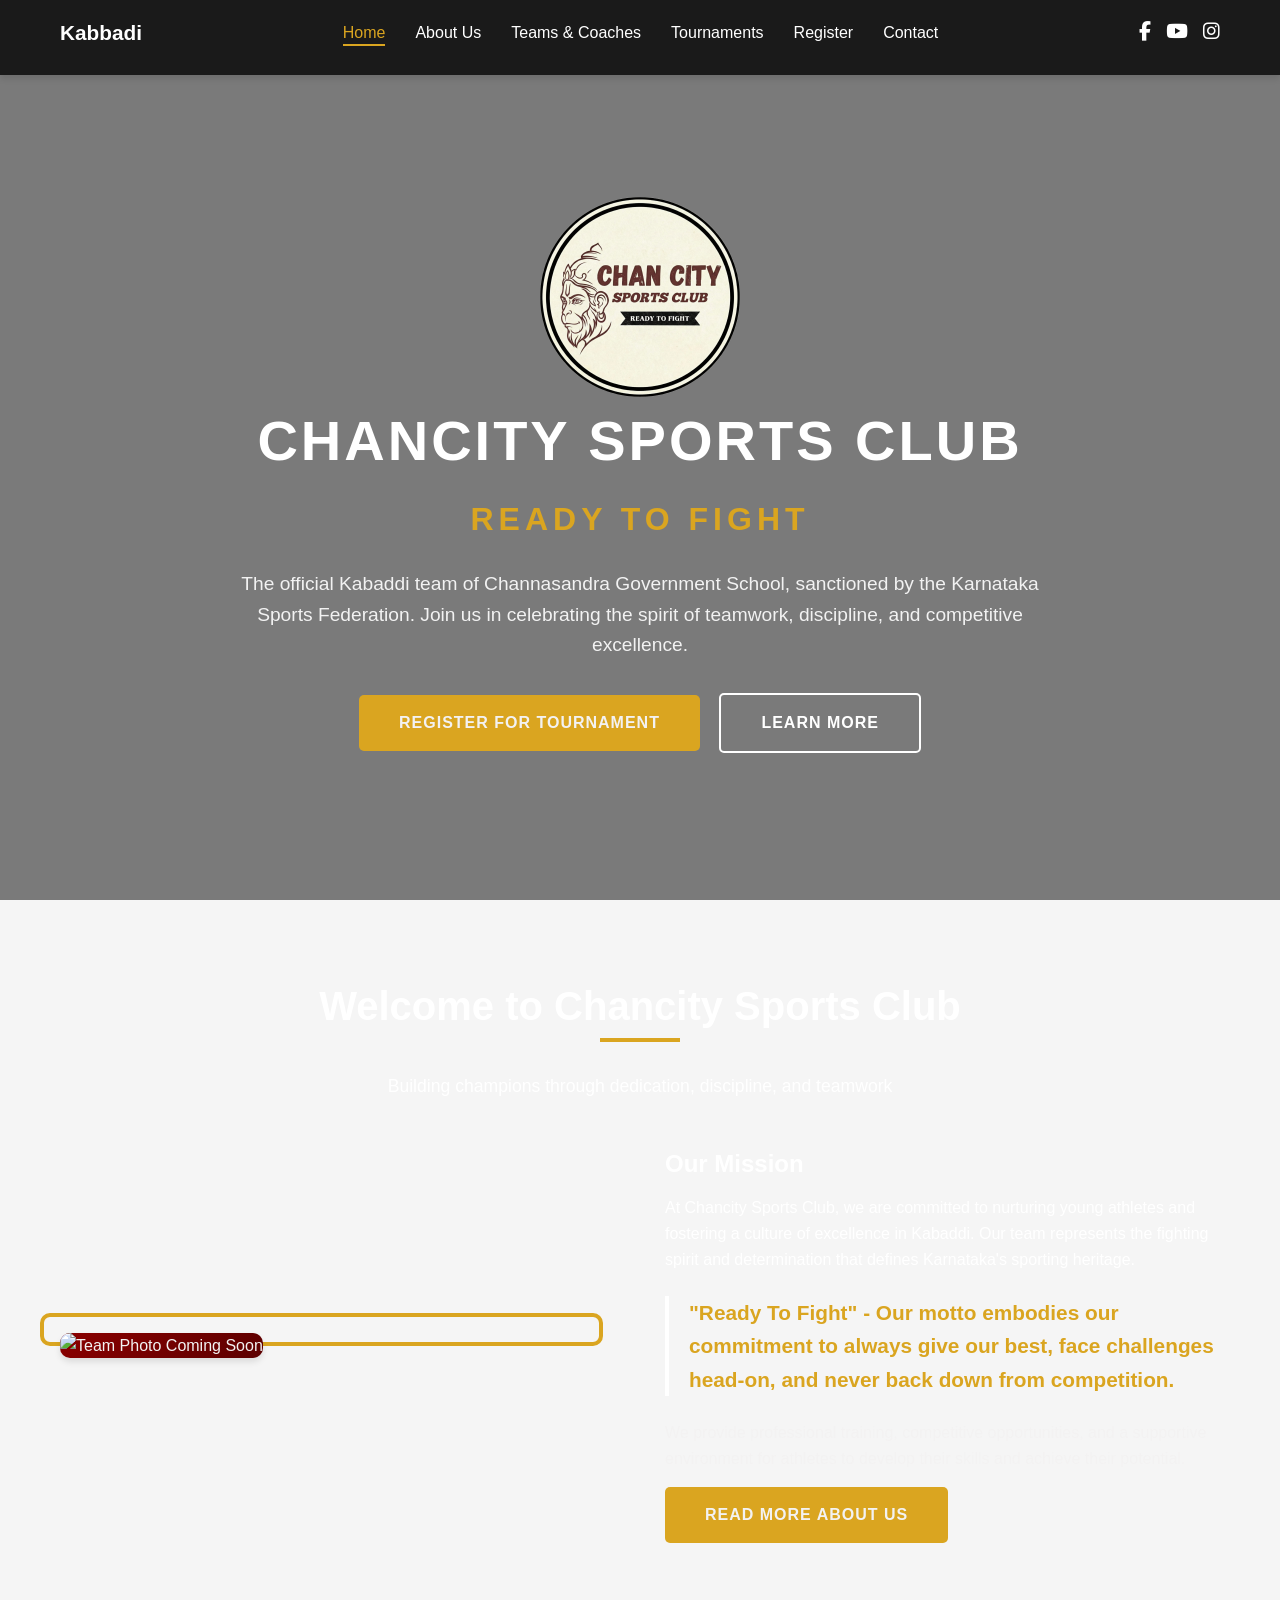
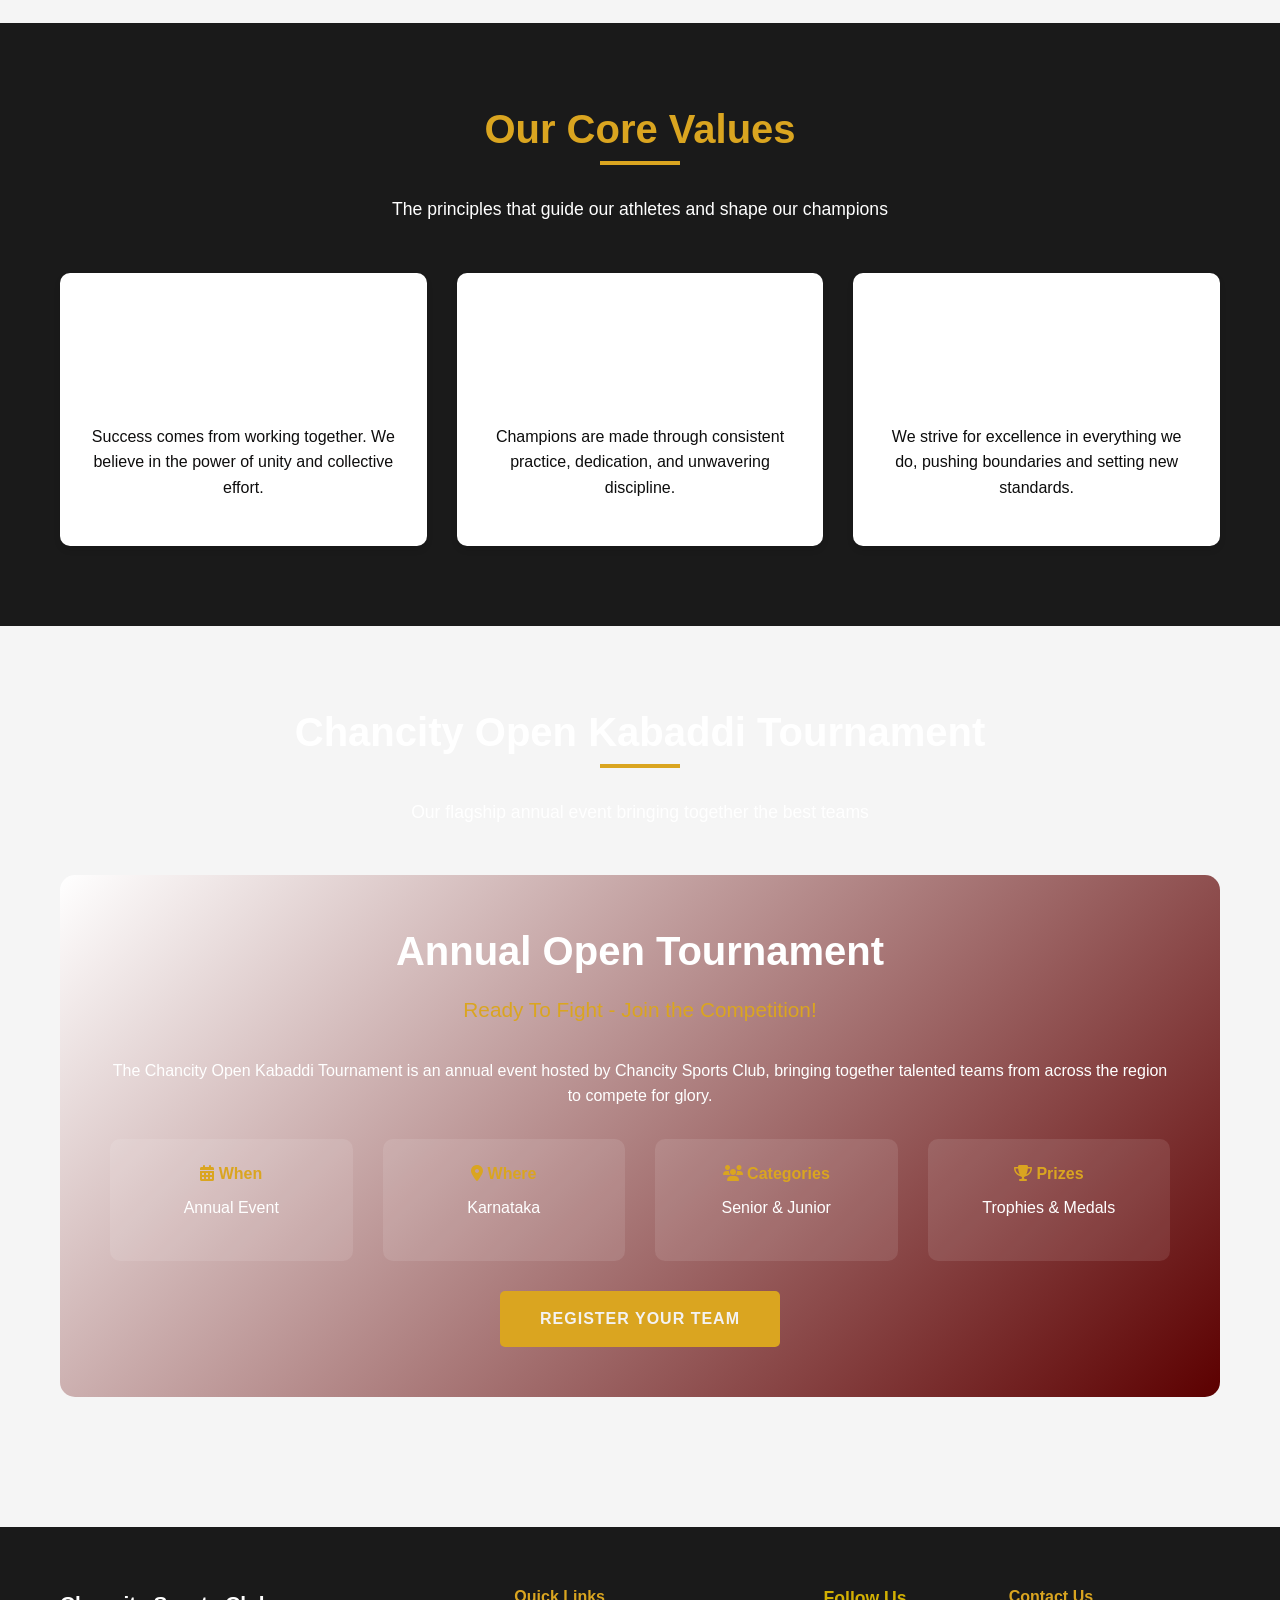
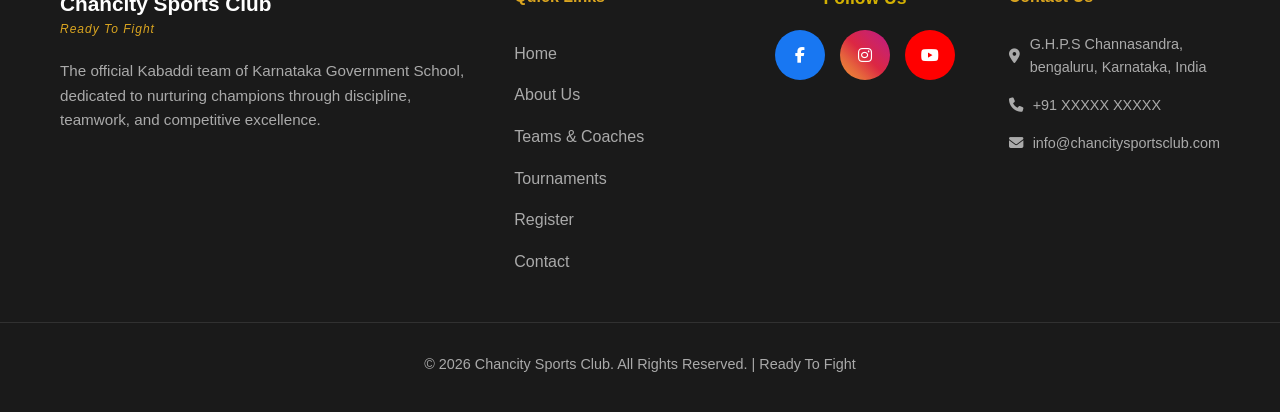
==== commit a6ff9f6f: "Update index.html" ====
--- a/index.html
+++ b/index.html
@@ -54,7 +54,7 @@
             <h1 class="hero-title">Chancity Sports Club</h1>
             <p class="hero-motto">Ready To Fight</p>
             <p class="hero-description">
-                The official Kabaddi team of Karnataka Government School, sanctioned by the Karnataka Sports Federation.
+                The official Kabaddi team of Channasandra Government School, sanctioned by the Karnataka Sports Federation.
                 Join us in celebrating the spirit of teamwork, discipline, and competitive excellence.
             </p>
             <a href="registration.html" class="btn btn-primary">Register for Tournament</a>
@@ -68,7 +68,7 @@
 
             <div class="section-title">
                 <h2 style="color: rgb(255, 255, 255);">Welcome to Chancity Sports Club </h2>
-                <p class="section-subtitle">Building champions through dedication, discipline, and teamwork</p>
+                <p style="color: rgb(255, 255, 255);" class="section-subtitle">Building champions through dedication, discipline, and teamwork</p>
             </div>
             <div class="about-content">
                 <div class="about-image">
@@ -98,7 +98,7 @@
         <div class="container">
             <div class="section-title">
                 <h2>Our Core Values</h2>
-                <p class="section-subtitle">The principles that guide our athletes and shape our champions</p>
+                <p  style="color: rgb(255, 255, 255);" class="section-subtitle">The principles that guide our athletes and shape our champions</p>
             </div>
             <div class="about-features">
                 <div class="feature-card">
@@ -131,7 +131,7 @@
         <div class="container">
             <div class="section-title">
                 <h2 style="color: rgb(255, 255, 255);">Chancity Open Kabaddi Tournament</h2>
-                <p class="section-subtitle">Our flagship annual event bringing together the best teams</p>
+                <p  style="color: rgb(255, 255, 255);" class="section-subtitle">Our flagship annual event bringing together the best teams</p>
             </div>
             <div class="tournament-info">
                 <h3 class="tournament-title">Annual Open Tournament</h3>
@@ -228,7 +228,7 @@
 
                <div class="footer-contact">
                     <h4>Contact Us</h4>
-                    <p><i class="fas fa-map-marker-alt"></i> Karnataka Government School, Karnataka, India</p>
+                    <p><i class="fas fa-map-marker-alt"></i> G.H.P.S Channasandra, bengaluru, Karnataka, India</p>
                     <p><i class="fas fa-phone"></i> +91 XXXXX XXXXX</p>
                     <p><i class="fas fa-envelope"></i> info@chancitysportsclub.com</p>
                 </div>
@@ -251,3 +251,5 @@
 
 
 
+
+
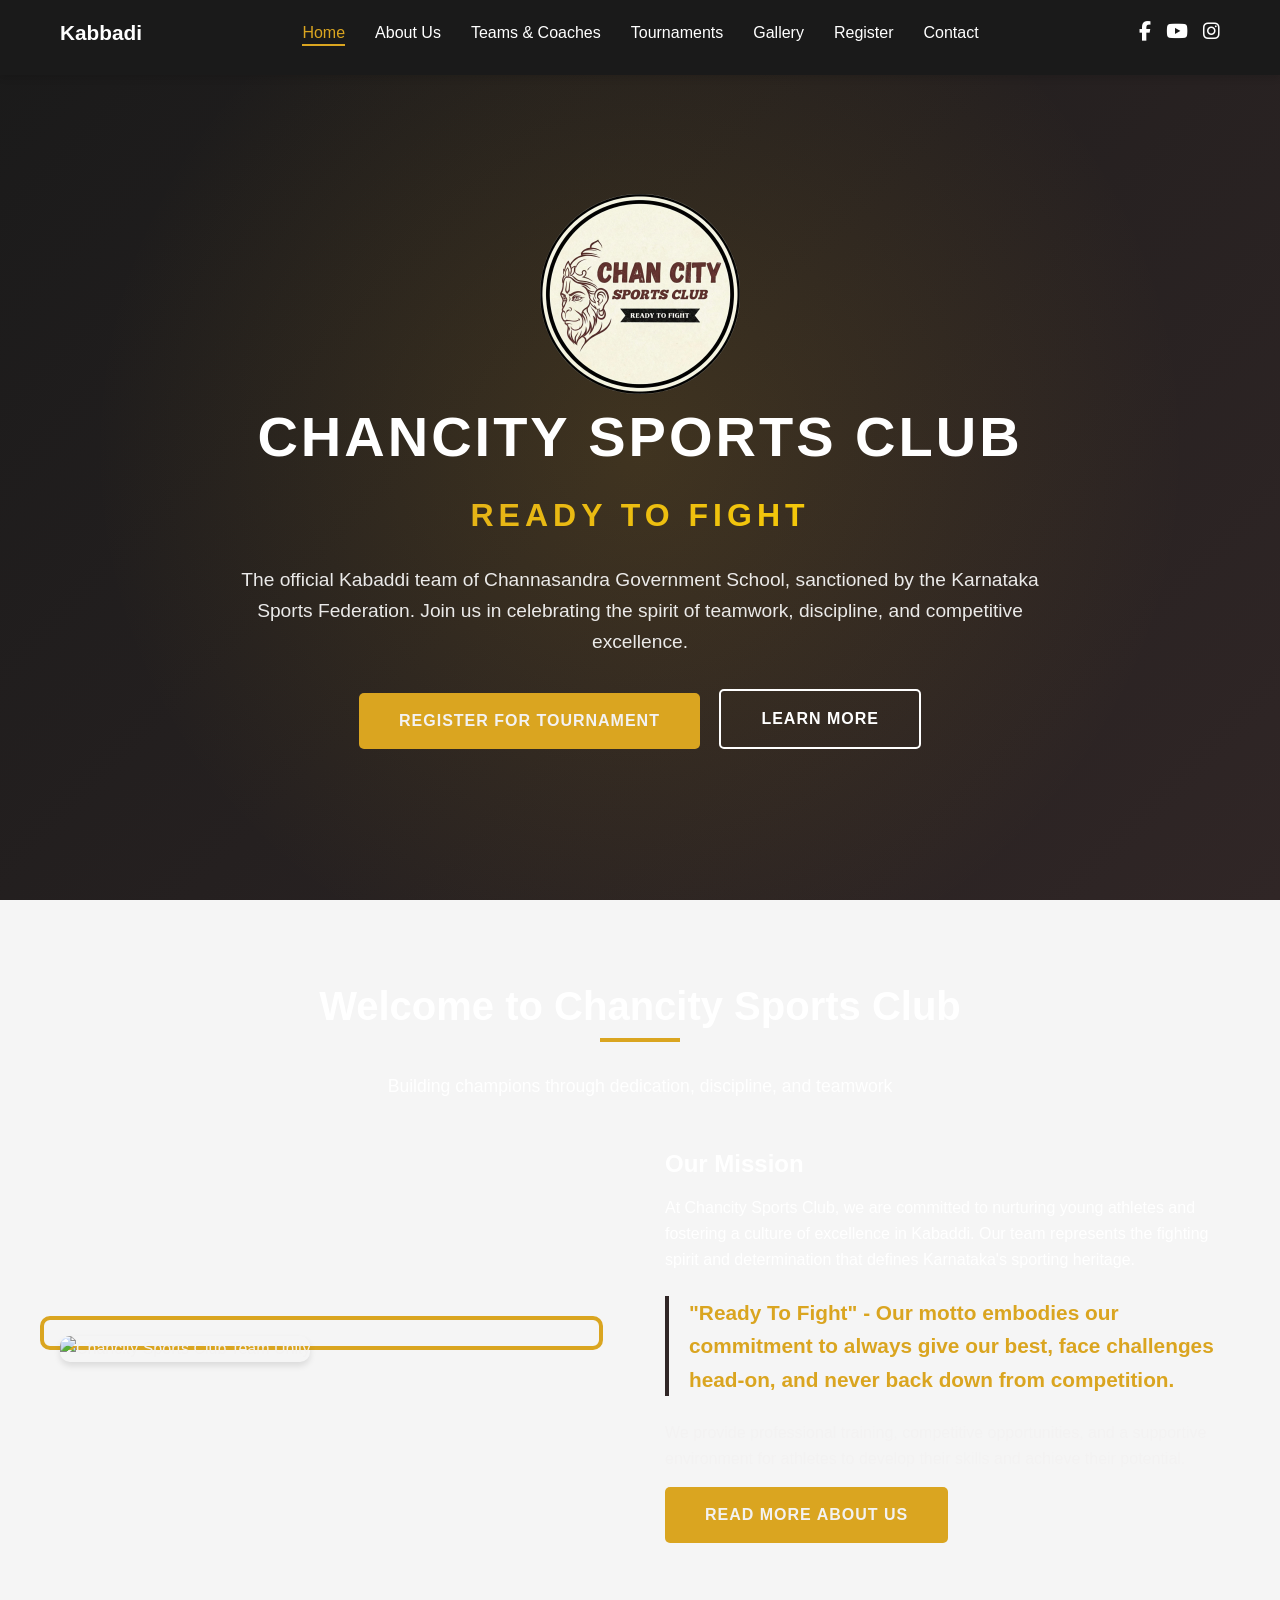
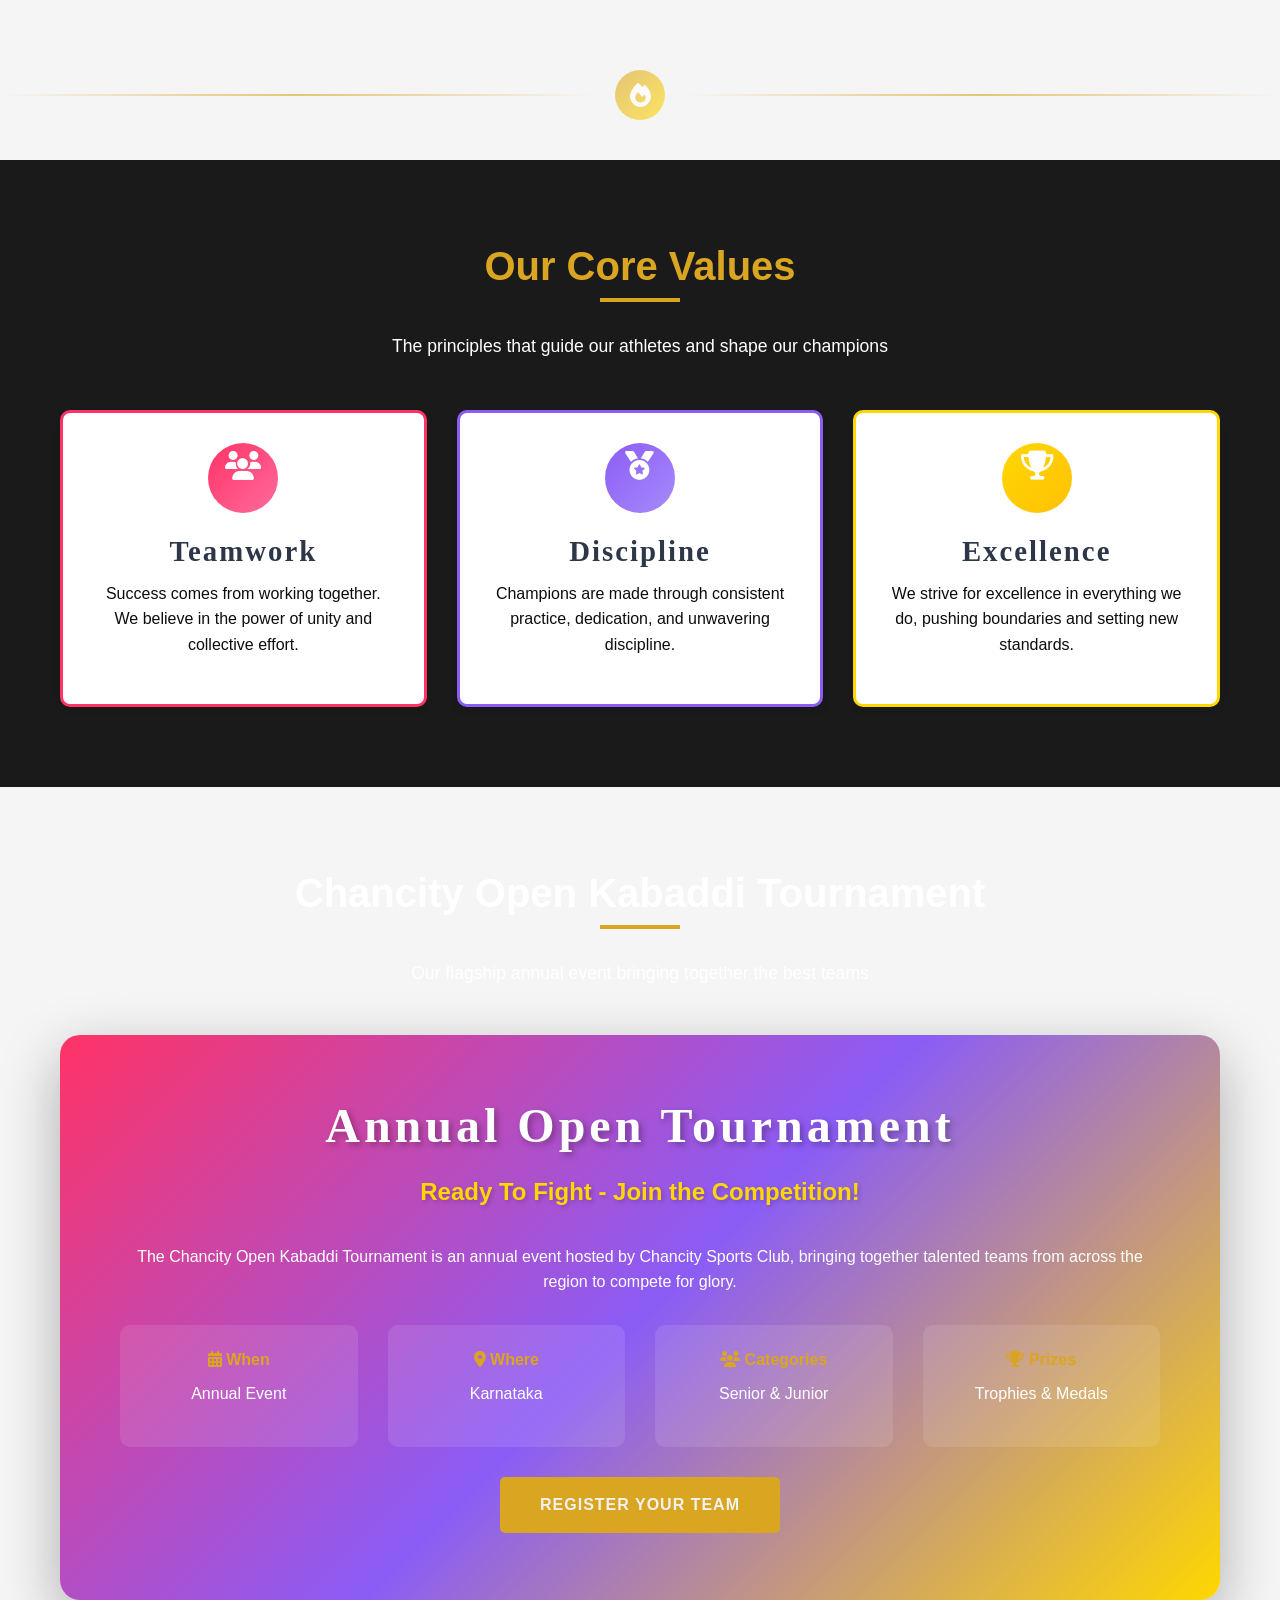
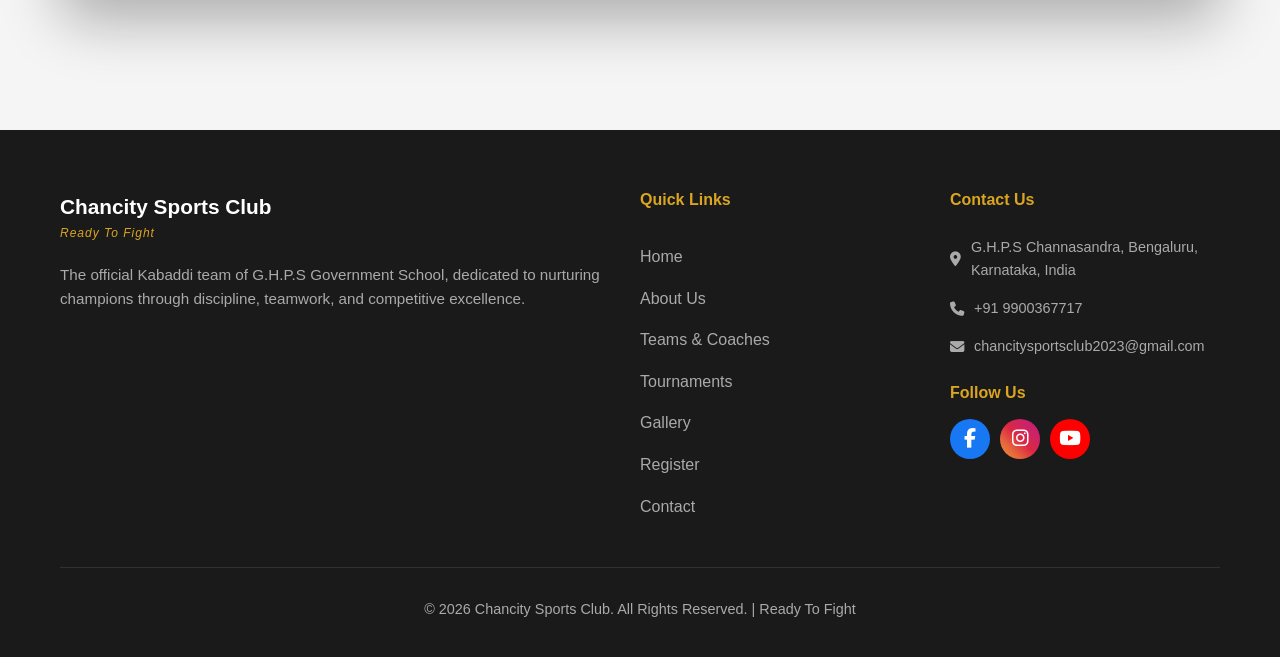
==== commit dba7a789: "1st commit" ====
--- a/index.html
+++ b/index.html
@@ -1,24 +1,91 @@
 <!DOCTYPE html>
 <html lang="en">
+
 <head>
     <meta charset="UTF-8">
     <meta name="viewport" content="width=device-width, initial-scale=1.0">
-    <meta name="description" content="Chancity Sports Club - Official Kabaddi team of Karnataka. Ready To Fight! Join us for tournaments, training, and competitive sports.">
-    <meta name="keywords" content="Chancity Sports Club, Kabaddi, Karnataka, Sports, Tournament, Ready To Fight">
-    <title>Chancity Sports Club | Ready To Fight</title>
+
+    <!-- Primary SEO Meta Tags -->
+    <title>Chancity Sports Club | Karnataka's Premier Kabaddi Team</title>
+    <meta name="title" content="Chancity Sports Club | Karnataka's Premier Kabaddi Team">
+    <meta name="description"
+        content="Chancity Sports Club - Official Kabaddi team of Channasandra, Karnataka. Join our annual tournament, training programs, and competitive sports. Ready To Fight!">
+    <meta name="keywords"
+        content="Chancity Sports Club, Kabaddi, Karnataka, Bengaluru, Channasandra, Sports Club, Tournament, Ready To Fight, Kabaddi Team">
+    <meta name="author" content="Chancity Sports Club">
+    <meta name="robots" content="index, follow">
+    <link rel="canonical" href="https://chancitysportsclub.com/">
+
+    <!-- Open Graph / Facebook -->
+    <meta property="og:type" content="website">
+    <meta property="og:url" content="https://chancitysportsclub.com/">
+    <meta property="og:title" content="Chancity Sports Club | Karnataka's Premier Kabaddi Team">
+    <meta property="og:description"
+        content="Join Karnataka's premier Kabaddi team. Annual tournaments, professional training, and competitive excellence. Ready To Fight!">
+    <meta property="og:image" content="https://chancitysportsclub.com/assets/cropped_circle_image.png">
+    <meta property="og:site_name" content="Chancity Sports Club">
+
+    <!-- Twitter Card -->
+    <meta name="twitter:card" content="summary_large_image">
+    <meta name="twitter:url" content="https://chancitysportsclub.com/">
+    <meta name="twitter:title" content="Chancity Sports Club | Karnataka's Premier Kabaddi Team">
+    <meta name="twitter:description"
+        content="Join Karnataka's premier Kabaddi team. Annual tournaments, professional training, and competitive excellence. Ready To Fight!">
+    <meta name="twitter:image" content="https://chancitysportsclub.com/assets/cropped_circle_image.png">
+
+    <!-- Favicon -->
+    <link rel="icon" type="image/png" href="assets/cropped_circle_image.png">
+    <link rel="apple-touch-icon" href="assets/cropped_circle_image.png">
+
+    <!-- Stylesheets -->
     <link rel="stylesheet" href="css/styles.css">
-    <!-- Font Awesome for icons -->
+    <link rel="stylesheet" href="css/premium-effects.css">
     <link rel="stylesheet" href="https://cdnjs.cloudflare.com/ajax/libs/font-awesome/6.4.0/css/all.min.css">
+
+    <!-- Schema.org Structured Data -->
+    <script type="application/ld+json">
+    {
+        "@context": "https://schema.org",
+        "@type": "SportsOrganization",
+        "name": "Chancity Sports Club",
+        "alternateName": "Chancity Kabaddi Team",
+        "url": "https://chancitysportsclub.com",
+        "logo": "https://chancitysportsclub.com/assets/cropped_circle_image.png",
+        "description": "Official Kabaddi team of Channasandra Government School, sanctioned by the Karnataka Sports Federation.",
+        "slogan": "Ready To Fight",
+        "sport": "Kabaddi",
+        "address": {
+            "@type": "PostalAddress",
+            "streetAddress": "G.H.P.S Channasandra",
+            "addressLocality": "Bengaluru",
+            "addressRegion": "Karnataka",
+            "addressCountry": "IN"
+        },
+        "contactPoint": {
+            "@type": "ContactPoint",
+            "telephone": "+91-9900367717",
+            "email": "chancitysportsclub2023@gmail.com",
+            "contactType": "customer service"
+        },
+        "sameAs": [
+            "https://www.instagram.com/chan_city_sports_club",
+            "https://www.youtube.com/@chancitysportsclub"
+        ]
+    }
+    </script>
 </head>
+
+
 <body>
     <!-- Header -->
     <header>
         <div class="container">
             <nav class="navbar">
                 <a href="index.html" class="logo">
-                    <img src="assets/cropped_circle_image.png" alt="Chancity Sports Club Logo" width="50" height="50" class="logo-image" onerror="this.style.display='none';">
+                    <img src="assets/cropped_circle_image.png" alt="Chancity Sports Club Logo" width="50" height="50"
+                        class="logo-image" onerror="this.style.display='none';">
                     <div class="logo-text">
-                        <span class="logo-title">Kabbadi</span>   
+                        <span class="logo-title">Kabbadi</span>
                     </div>
                 </a>
                 <ul class="nav-links">
@@ -26,13 +93,16 @@
                     <li><a href="about.html">About Us</a></li>
                     <li><a href="teams.html">Teams & Coaches</a></li>
                     <li><a href="tournaments.html">Tournaments</a></li>
+                    <li><a href="gallery.html">Gallery</a></li>
                     <li><a href="registration.html">Register</a></li>
                     <li><a href="contact.html">Contact</a></li>
                 </ul>
                 <div class="social-icons">
                     <a href="#" aria-label="Facebook"><i class="fab fa-facebook-f"></i></a>
-                   <a href="https://www.youtube.com/@chancitysportsclub" aria-label="YouTube"><i class="fab fa-youtube"></i></a>
-                    <a href="https://www.instagram.com/chan_city_sports_club/?hl=en" aria-label="Instagram"><i class="fab fa-instagram"></i></a>
+                    <a href="https://www.youtube.com/@chancitysportsclub" aria-label="YouTube"><i
+                            class="fab fa-youtube"></i></a>
+                    <a href="https://www.instagram.com/chan_city_sports_club/?hl=en" aria-label="Instagram"><i
+                            class="fab fa-instagram"></i></a>
                 </div>
                 <div class="hamburger">
                     <span></span>
@@ -49,16 +119,20 @@
             <source src="assets/WhatsApp Video 2026-01-28 at 7.25.08 PM.mp4" type="video/mp4">
         </video>
         <div class="overlay"></div>
-        <div class="hero-content">
-             <img src="assets/cropped_circle_image (2).png"  width="200" height="200">
-            <h1 class="hero-title">Chancity Sports Club</h1>
-            <p class="hero-motto">Ready To Fight</p>
-            <p class="hero-description">
-                The official Kabaddi team of Channasandra Government School, sanctioned by the Karnataka Sports Federation.
-                Join us in celebrating the spirit of teamwork, discipline, and competitive excellence.
-            </p>
-            <a href="registration.html" class="btn btn-primary">Register for Tournament</a>
-            <a href="about.html" class="btn btn-secondary">Learn More</a>
+        <div class="hero-gradient-overlay"></div>
+        <div class="container">
+            <div class="hero-content" data-animate="fade-up">
+                <img src="assets/cropped_circle_image (2).png" width="200" height="200" alt="Chancity Sports Club Logo">
+                <h1 class="hero-title">Chancity Sports Club</h1>
+                <p class="hero-motto gradient-text">Ready To Fight</p>
+                <p class="hero-description">
+                    The official Kabaddi team of Channasandra Government School, sanctioned by the Karnataka Sports
+                    Federation.
+                    Join us in celebrating the spirit of teamwork, discipline, and competitive excellence.
+                </p>
+                <a href="registration.html" class="btn btn-primary">Register for Tournament</a>
+                <a href="about.html" class="btn btn-secondary">Learn More</a>
+            </div>
         </div>
     </section>
 
@@ -66,25 +140,26 @@
     <section class="section">
         <div class="container">
 
-            <div class="section-title">
+            <div class="section-title" data-animate="fade-up">
                 <h2 style="color: rgb(255, 255, 255);">Welcome to Chancity Sports Club </h2>
-                <p style="color: rgb(255, 255, 255);" class="section-subtitle">Building champions through dedication, discipline, and teamwork</p>
+                <p style="color: rgb(255, 255, 255);" class="section-subtitle">Building champions through dedication,
+                    discipline, and teamwork</p>
             </div>
             <div class="about-content">
-                <div class="about-image">
-                    <img src="images/team-photo.jpg" alt="Chancity Sports Club Team Photo" onerror="this.style.background='linear-gradient(135deg, #8B0000, #5c0000)'; this.style.height='300px'; this.alt='Team Photo Coming Soon';">
-                </div>
-                <div class="about-text">
+                <div class="about-image" data-animate="slide-right">
+                    <img src="assets/team-huddle.png" alt="Chancity Sports Club Team Unity">
+                </div>
+                <div class="about-text" data-animate="slide-left">
                     <h3 style="color: rgb(255, 255, 255);">Our Mission</h3>
                     <p style="color: rgb(255, 255, 255);">
-                        At Chancity Sports Club, we are committed to nurturing young athletes and fostering 
-                        a culture of excellence in Kabaddi. Our team represents the fighting spirit and 
+                        At Chancity Sports Club, we are committed to nurturing young athletes and fostering
+                        a culture of excellence in Kabaddi. Our team represents the fighting spirit and
                         determination that defines Karnataka's sporting heritage.
                     </p>
-                    <p class="motto-text">"Ready To Fight" - Our motto embodies our commitment to always give 
-                    our best, face challenges head-on, and never back down from competition.</p>
+                    <p class="motto-text">"Ready To Fight" - Our motto embodies our commitment to always give
+                        our best, face challenges head-on, and never back down from competition.</p>
                     <p>
-                        We provide professional training, competitive opportunities, and a supportive 
+                        We provide professional training, competitive opportunities, and a supportive
                         environment for athletes to develop their skills and achieve their potential.
                     </p>
                     <a href="about.html" class="btn btn-primary">Read More About Us</a>
@@ -93,34 +168,47 @@
         </div>
     </section>
 
+    <!-- Section Divider -->
+    <div class="section-divider">
+        <div class="divider-line"></div>
+        <div class="divider-icon">
+            <i class="fas fa-fire"></i>
+        </div>
+        <div class="divider-line"></div>
+    </div>
+
     <!-- Values Section -->
     <section class="section section-dark">
         <div class="container">
-            <div class="section-title">
+            <div class="section-title" data-animate="fade-up">
                 <h2>Our Core Values</h2>
-                <p  style="color: rgb(255, 255, 255);" class="section-subtitle">The principles that guide our athletes and shape our champions</p>
-            </div>
-            <div class="about-features">
+                <p style="color: rgb(255, 255, 255);" class="section-subtitle">The principles that guide our athletes
+                    and shape our champions</p>
+            </div>
+            <div class="about-features" data-stagger>
                 <div class="feature-card">
                     <div class="feature-icon">
                         <i class="fas fa-users"></i>
                     </div>
                     <h4>Teamwork</h4>
-                    <p style="color: rgb(14, 13, 13);">Success comes from working together. We believe in the power of unity and collective effort.</p>
+                    <p style="color: rgb(14, 13, 13);">Success comes from working together. We believe in the power of
+                        unity and collective effort.</p>
                 </div>
                 <div class="feature-card">
                     <div class="feature-icon">
                         <i class="fas fa-medal"></i>
                     </div>
                     <h4>Discipline</h4>
-                    <p style="color: rgb(13, 13, 13);">Champions are made through consistent practice, dedication, and unwavering discipline.</p>
+                    <p style="color: rgb(13, 13, 13);">Champions are made through consistent practice, dedication, and
+                        unwavering discipline.</p>
                 </div>
                 <div class="feature-card">
                     <div class="feature-icon">
                         <i class="fas fa-trophy"></i>
                     </div>
                     <h4>Excellence</h4>
-                    <p style="color: rgb(12, 12, 12);">We strive for excellence in everything we do, pushing boundaries and setting new standards.</p>
+                    <p style="color: rgb(12, 12, 12);">We strive for excellence in everything we do, pushing boundaries
+                        and setting new standards.</p>
                 </div>
             </div>
         </div>
@@ -131,13 +219,14 @@
         <div class="container">
             <div class="section-title">
                 <h2 style="color: rgb(255, 255, 255);">Chancity Open Kabaddi Tournament</h2>
-                <p  style="color: rgb(255, 255, 255);" class="section-subtitle">Our flagship annual event bringing together the best teams</p>
+                <p style="color: rgb(255, 255, 255);" class="section-subtitle">Our flagship annual event bringing
+                    together the best teams</p>
             </div>
             <div class="tournament-info">
                 <h3 class="tournament-title">Annual Open Tournament</h3>
                 <p class="tournament-subtitle">Ready To Fight - Join the Competition!</p>
-                <p>The Chancity Open Kabaddi Tournament is an annual event hosted by Chancity Sports Club, 
-                   bringing together talented teams from across the region to compete for glory.</p>
+                <p>The Chancity Open Kabaddi Tournament is an annual event hosted by Chancity Sports Club,
+                    bringing together talented teams from across the region to compete for glory.</p>
                 <div class="tournament-details">
                     <div class="detail-card">
                         <h4><i class="fas fa-calendar-alt"></i> When</h4>
@@ -160,19 +249,21 @@
             </div>
         </div>
     </section>
-<!-- Footer -->
+    <!-- Footer -->
     <footer>
         <div class="container">
-            <div class="footer-content">
+            <div class="footer-content" style="grid-template-columns: 2fr 1fr 1fr;">
                 <div class="footer-about">
                     <div class="logo">
-                         <img src="assets/cropped_circle_image.png" alt="Chancity Sports Club Logo" width="50" height="50" class="logo-image" onerror="this.style.display='none';">
+                        <img src="assets/cropped_circle_image.png" alt="Chancity Sports Club Logo" width="50"
+                            height="50" class="logo-image" onerror="this.style.display='none';">
                         <div class="logo-text">
-                           <span class="logo-title" style="color: white;">Chancity Sports Club</span>
+                            <span class="logo-title" style="color: white;">Chancity Sports Club</span>
                             <span class="logo-motto">Ready To Fight</span>
                         </div>
                     </div>
-                    <p>The official Kabaddi team of Karnataka Government School, dedicated to nurturing champions through discipline, teamwork, and competitive excellence.</p>
+                    <p>The official Kabaddi team of G.H.P.S Government School, dedicated to nurturing champions
+                        through discipline, teamwork, and competitive excellence.</p>
                 </div>
                 <div class="footer-links">
                     <h4>Quick Links</h4>
@@ -181,75 +272,51 @@
                         <li><a href="about.html">About Us</a></li>
                         <li><a href="teams.html">Teams & Coaches</a></li>
                         <li><a href="tournaments.html">Tournaments</a></li>
+                        <li><a href="gallery.html">Gallery</a></li>
                         <li><a href="registration.html">Register</a></li>
                         <li><a href="contact.html">Contact</a></li>
                     </ul>
                 </div>
-<!-- Social Links -->
-<div style="margin-top: 0px;">
-    <h4
-        style="color: #d2b003; font-family: 'Poppins', sans-serif; font-weight: 700; font-size: 1.1rem; margin-bottom: 20px; text-align: center;">
-        Follow Us</h4>
-
-    <div style="display: flex; gap: 15px; justify-content: center;">
-
-          <!-- Facebook (Coming Soon - WHITE ICON, BLUE CIRCLE) -->
-        <a href="javascript:void(0)"
-           onclick="showFbComingSoon()"
-           style="display: inline-flex; width: 50px; height: 50px; background-color: #1877F2; border-radius: 50%; align-items: center; justify-content: center; transition: all 0.3s ease; position: relative;"
-           aria-label="Facebook - Coming Soon">
-
-            <!-- ONLY CHANGE: white Facebook icon -->
-            <i class="fab fa-facebook-f" style="color:#ffffff;"></i>
-        </a>
-
-        <!-- Instagram (UNCHANGED) -->
-        <a href="https://www.instagram.com/chan_city_sports_club?igsh=OGU0b2drbWsyMnU5"
-           target="_blank"
-           style="display: inline-flex; width: 50px; height: 50px; background: linear-gradient(45deg, #f09433, #e6683c, #dc2743, #cc2366, #bc1888); border-radius: 50%; align-items: center; justify-content: center; color: white; transition: all 0.3s ease;"
-           onmouseover="this.style.transform='scale(1.15)'; this.style.boxShadow='0 8px 25px rgba(225,48,108,0.5)';"
-           onmouseout="this.style.transform='scale(1)'; this.style.boxShadow='none';"
-           aria-label="Instagram">
-            <i class="fab fa-instagram"></i>
-        </a>
-
-        <!-- YouTube (UNCHANGED) -->
-        <a href="https://youtube.com/@chancitysportsclub?si=qZBz6BVKRmNKrxRE"
-           target="_blank"
-           style="display: inline-flex; width: 50px; height: 50px; background-color: #FF0000; border-radius: 50%; align-items: center; justify-content: center; color: white; transition: all 0.3s ease;"
-           onmouseover="this.style.transform='scale(1.15)'; this.style.boxShadow='0 8px 25px rgba(255,0,0,0.5)';"
-           onmouseout="this.style.transform='scale(1)'; this.style.boxShadow='none';"
-           aria-label="YouTube">
-            <i class="fab fa-youtube"></i>
-        </a>
-
-    </div>
-</div>
-
-               <div class="footer-contact">
+                <div class="footer-contact">
                     <h4>Contact Us</h4>
-                    <p><i class="fas fa-map-marker-alt"></i> G.H.P.S Channasandra, bengaluru, Karnataka, India</p>
-                    <p><i class="fas fa-phone"></i> +91 XXXXX XXXXX</p>
-                    <p><i class="fas fa-envelope"></i> info@chancitysportsclub.com</p>
-                </div>
-            </div>
-            </div>
+                    <p><i class="fas fa-map-marker-alt"></i> G.H.P.S Channasandra, Bengaluru, Karnataka, India</p>
+                    <p><i class="fas fa-phone"></i> +91 9900367717</p>
+                    <p><i class="fas fa-envelope"></i> chancitysportsclub2023@gmail.com</p>
+
+                    <h4 style="margin-top: 25px; margin-bottom: 15px;">Follow Us</h4>
+                    <div class="social-icons" style="display: flex; gap: 10px;">
+                        <a href="javascript:void(0)" onclick="showFbComingSoon()"
+                            style="width: 40px; height: 40px; background-color: #1877F2; border-radius: 50%; display: inline-flex; align-items: center; justify-content: center; color: white; transition: all 0.3s ease;"
+                            aria-label="Facebook - Coming Soon" onmouseover="this.style.transform='scale(1.1)'"
+                            onmouseout="this.style.transform='scale(1)'">
+                            <i class="fab fa-facebook-f"></i>
+                        </a>
+                        <a href="https://www.instagram.com/chan_city_sports_club?igsh=OGU0b2drbWsyMnU5" target="_blank"
+                            style="width: 40px; height: 40px; background: linear-gradient(45deg, #f09433, #e6683c, #dc2743, #cc2366, #bc1888); border-radius: 50%; display: inline-flex; align-items: center; justify-content: center; color: white; transition: all 0.3s ease;"
+                            aria-label="Instagram" onmouseover="this.style.transform='scale(1.1)'"
+                            onmouseout="this.style.transform='scale(1)'">
+                            <i class="fab fa-instagram"></i>
+                        </a>
+                        <a href="https://youtube.com/@chancitysportsclub?si=qZBz6BVKRmNKrxRE" target="_blank"
+                            style="width: 40px; height: 40px; background-color: #FF0000; border-radius: 50%; display: inline-flex; align-items: center; justify-content: center; color: white; transition: all 0.3s ease;"
+                            aria-label="YouTube" onmouseover="this.style.transform='scale(1.1)'"
+                            onmouseout="this.style.transform='scale(1)'">
+                            <i class="fab fa-youtube"></i>
+                        </a>
+                    </div>
+                </div>
+            </div>
+
             <div class="footer-bottom">
-                <p>&copy; 2024 Chancity Sports Club. All Rights Reserved. | Ready To Fight</p>
+                <p>&copy; 2026 Chancity Sports Club. All Rights Reserved. | Ready To Fight</p>
             </div>
         </div>
     </footer>
 
     <script src="js/main.js"></script>
+    <script src="js/error-handlers.js"></script>
+    <script src="js/scroll-animations.js"></script>
+    <script src="js/premium-animations.js"></script>
 </body>
-</html>
-
-
-
-
-
-
-
-
-
-
+
+</html>
--- a/css/styles.css
+++ b/css/styles.css
@@ -2,7 +2,8 @@
 /* Brand Colors: Deep Red (#8B0000), Gold (#DAA520), White (#FFFFFF), Dark (#1a1a1a) */
 
 :root {
-    --primary-color: #ffffff;
+    /* Core Brand Colors */
+    --primary-color: #302626;
     --secondary-color: #DAA520;
     --text-dark: #f3f2f2;
     --text-light: #ffffff;
@@ -10,8 +11,64 @@
     --background-dark: #1a1a1a;
     --accent-color: #c9302c;
     --success-color: #28a745;
+
+    /* Gradient System */
+    --gradient-primary: linear-gradient(135deg, #302626 0%, #5a5a5a 100%);
+    --gradient-gold: linear-gradient(135deg, #DAA520 0%, #ffd700 100%);
+    --gradient-hero: linear-gradient(135deg, rgba(48, 38, 38, 0.95) 0%, rgba(26, 26, 26, 0.98) 100%);
+    --gradient-accent: linear-gradient(135deg, #c9302c 0%, #8B0000 100%);
+    --gradient-dark-overlay: linear-gradient(to bottom, rgba(26, 26, 26, 0.7) 0%, rgba(26, 26, 26, 0.9) 100%);
+
+    /* Glassmorphism Properties */
+    --glass-bg: rgba(255, 255, 255, 0.1);
+    --glass-bg-dark: rgba(26, 26, 26, 0.6);
+    --glass-border: rgba(255, 255, 255, 0.2);
+    --glass-blur: blur(10px);
+    --glass-blur-strong: blur(20px);
+
+    /* Advanced Shadow System */
     --shadow: 0 4px 6px rgba(0, 0, 0, 0.1);
+    --shadow-sm: 0 2px 4px rgba(0, 0, 0, 0.1);
+    --shadow-md: 0 4px 8px rgba(0, 0, 0, 0.15);
+    --shadow-lg: 0 10px 30px rgba(0, 0, 0, 0.3);
+    --shadow-xl: 0 20px 60px rgba(0, 0, 0, 0.4);
+    --shadow-glow: 0 0 20px rgba(218, 165, 32, 0.4);
+    --shadow-glow-strong: 0 0 40px rgba(218, 165, 32, 0.6);
+    --shadow-inner: inset 0 2px 4px rgba(0, 0, 0, 0.1);
+
+    /* Animation Durations */
+    --duration-fast: 0.2s;
+    --duration-normal: 0.3s;
+    --duration-slow: 0.5s;
+    --duration-slower: 0.8s;
+    --duration-slowest: 1.2s;
+
+    /* Easing Functions */
+    --ease-out-expo: cubic-bezier(0.19, 1, 0.22, 1);
+    --ease-in-out-quad: cubic-bezier(0.455, 0.03, 0.515, 0.955);
+    --ease-bounce: cubic-bezier(0.68, -0.55, 0.265, 1.55);
+    --ease-smooth: cubic-bezier(0.4, 0, 0.2, 1);
+
+    /* Legacy (for backwards compatibility) */
     --transition: all 0.3s ease;
+}
+
+/* Accessibility: Respect reduced motion preference */
+@media (prefers-reduced-motion: reduce) {
+    * {
+        animation-duration: 0.01ms !important;
+        animation-iteration-count: 1 !important;
+        transition-duration: 0.01ms !important;
+    }
+}
+
+/* Browser compatibility for glassmorphism */
+@supports not (backdrop-filter: blur(10px)) {
+
+    .glass-card,
+    .glass-bg {
+        background: rgba(26, 26, 26, 0.95);
+    }
 }
 
 /* Reset and Base Styles */
@@ -54,7 +111,12 @@
 }
 
 /* Typography */
-h1, h2, h3, h4, h5, h6 {
+h1,
+h2,
+h3,
+h4,
+h5,
+h6 {
     font-weight: 700;
     line-height: 1.3;
     margin-bottom: 1rem;
@@ -199,7 +261,7 @@
 
 /* Hero Section */
 .hero {
-    background-image:('c:\Users\rahul\Downloads\WhatsApp Video 2026-01-28 at 5.00.44 PM.mp4') center/cover no-repeat;
+    background: var(--gradient-hero);
     min-height: 100vh;
     display: flex;
     align-items: center;
@@ -208,34 +270,42 @@
     color: var(--text-light);
     padding: 100px 20px 50px;
 }
+
 #myVideo {
-  position: fixed; /* Positions the video relative to the browser window */
-  right: 0;
-  bottom: 0;
-  min-width: 100%; /* Ensures it is at least the full width/height */
-  min-height: 100%;
-  width: auto;
-  height: auto;
-  z-index: -100; /* Places it behind all other page content */
-  object-fit: cover; /* Crops the video to cover the entire area without stretching */
+    position: fixed;
+    /* Positions the video relative to the browser window */
+    right: 0;
+    bottom: 0;
+    min-width: 100%;
+    /* Ensures it is at least the full width/height */
+    min-height: 100%;
+    width: auto;
+    height: auto;
+    z-index: -100;
+    /* Places it behind all other page content */
+    object-fit: cover;
+    /* Crops the video to cover the entire area without stretching */
 }
 
 /* Optional: Add an overlay for better text readability */
 .overlay {
-  position: fixed;
-  top: 0;
-  left: 0;
-  width: 100%;
-  height: 100%;
-  background: rgba(0, 0, 0, 0.5); /* Semi-transparent black background */
-  z-index: -99; /* Between the video and the main content */
+    position: fixed;
+    top: 0;
+    left: 0;
+    width: 100%;
+    height: 100%;
+    background: rgba(0, 0, 0, 0.5);
+    /* Semi-transparent black background */
+    z-index: -99;
+    /* Between the video and the main content */
 }
 
 /* Style for the main content container */
 .content {
-  position: relative;
-  z-index: 1; /* Ensures content appears on top of the video and overlay */
-  /* Add other styling for your content */
+    position: relative;
+    z-index: 1;
+    /* Ensures content appears on top of the video and overlay */
+    /* Add other styling for your content */
 }
 
 
@@ -787,10 +857,23 @@
     font-size: 0.9rem;
 }
 
+/* Map Container */
+.map-container {
+    position: relative;
+    overflow: hidden;
+    border-radius: 15px;
+    box-shadow: var(--shadow);
+}
+
+.map-container iframe {
+    display: block;
+    width: 100%;
+}
+
 /* Page Header */
 .page-header {
     background: linear-gradient(rgba(139, 0, 0, 0.9), rgba(26, 26, 26, 0.85)),
-                url('../images/page-header-bg.jpg') center/cover no-repeat;
+        url('../images/page-header-bg.jpg') center/cover no-repeat;
     padding: 150px 0 80px;
     text-align: center;
     color: var(--text-light);
@@ -829,25 +912,43 @@
     .footer-content {
         grid-template-columns: 1fr 1fr;
     }
-    
+
     .tournament-details {
         grid-template-columns: repeat(2, 1fr);
     }
-    
+
     .about-content {
         grid-template-columns: 1fr;
     }
-    
+
     .about-features {
         grid-template-columns: repeat(2, 1fr);
     }
 }
 
 @media (max-width: 768px) {
+
+    /* Footer stacks on mobile */
+    .footer-content {
+        grid-template-columns: 1fr !important;
+    }
+
+    /* Map adjusts height on mobile */
+    .map-container iframe {
+        height: 300px !important;
+    }
+
     .hamburger {
         display: flex;
-    }
-    
+        background-color: var(--secondary-color);
+        padding: 8px;
+        border-radius: 6px;
+    }
+
+    .hamburger span {
+        background-color: var(--background-dark);
+    }
+
     .nav-links {
         position: fixed;
         top: 80px;
@@ -862,63 +963,68 @@
         gap: 30px;
         transition: var(--transition);
     }
-    
+
     .nav-links.active {
         left: 0;
     }
-    
+
     .nav-links a {
         font-size: 1.2rem;
     }
-    
+
     .hero-title {
         font-size: 2.5rem;
     }
-    
+
     .hero-motto {
         font-size: 1.5rem;
     }
-    
+
     .btn-secondary {
         margin-left: 0;
         margin-top: 15px;
     }
-    
+
     .section-title h2 {
         font-size: 2rem;
     }
-    
+
     .contact-container {
         grid-template-columns: 1fr;
     }
-    
+
     .form-row {
         grid-template-columns: 1fr;
     }
-    
+
     .footer-content {
         grid-template-columns: 1fr;
         text-align: center;
     }
-    
+
     .footer-about .logo {
         justify-content: center;
     }
-    
+
+    /* Center footer social icons on mobile */
+    .footer-contact .social-icons {
+        justify-content: center;
+    }
+
     .about-features {
         grid-template-columns: 1fr;
     }
-    
+
     .tournament-details {
         grid-template-columns: 1fr;
     }
-    
+
     .winner-card {
         flex-direction: column;
         text-align: center;
         gap: 10px;
     }
-    
+
     .registration-form {
         padding: 30px 20px;
     }
@@ -928,23 +1034,23 @@
     .hero-title {
         font-size: 2rem;
     }
-    
+
     .hero-motto {
         font-size: 1.2rem;
     }
-    
+
     .page-header h1 {
         font-size: 2rem;
     }
-    
+
     .tournament-title {
         font-size: 1.8rem;
     }
-    
+
     h1 {
         font-size: 2rem;
     }
-    
+
     h2 {
         font-size: 1.5rem;
     }
@@ -969,6 +1075,7 @@
         opacity: 0;
         transform: translateY(30px);
     }
+
     to {
         opacity: 1;
         transform: translateY(0);
@@ -1021,7 +1128,7 @@
     .newsletter-form {
         flex-direction: column;
     }
-    
+
     .newsletter-form .btn {
         width: 100%;
     }
@@ -1049,3 +1156,718 @@
     text-align: center;
     color: #999;
 }
+
+/* ============================================
+   MODERN ENHANCEMENTS - Phase 1 & 2 & 3
+   ============================================ */
+
+/* Animated Gradient Background for Hero */
+@keyframes gradient-shift {
+
+    0%,
+    100% {
+        background-position: 0% 50%;
+    }
+
+    50% {
+        background-position: 100% 50%;
+    }
+}
+
+.hero {
+    position: relative;
+    overflow: hidden;
+    background: linear-gradient(135deg,
+            #1a1a1a 0%,
+            #302626 25%,
+            #1a1a1a 50%,
+            #302626 75%,
+            #1a1a1a 100%);
+    background-size: 400% 400%;
+    animation: gradient-shift 15s ease infinite;
+}
+
+.hero-gradient-overlay {
+    position: absolute;
+    inset: 0;
+    background: radial-gradient(circle at 50% 50%,
+            rgba(218, 165, 32, 0.15) 0%,
+            transparent 70%);
+    pointer-events: none;
+    z-index: 0;
+}
+
+.hero-content {
+    position: relative;
+    z-index: 1;
+}
+
+/* Glassmorphism Card System */
+.glass-card {
+    background: var(--glass-bg);
+    backdrop-filter: var(--glass-blur);
+    -webkit-backdrop-filter: var(--glass-blur);
+    border: 1px solid var(--glass-border);
+    border-radius: 20px;
+    box-shadow: var(--shadow-lg);
+    transition: all var(--duration-slow) var(--ease-out-expo);
+}
+
+.glass-card:hover {
+    transform: translateY(-10px) scale(1.02);
+    box-shadow: var(--shadow-xl), var(--shadow-glow);
+    border-color: var(--secondary-color);
+}
+
+.glass-card-dark {
+    background: var(--glass-bg-dark);
+    backdrop-filter: var(--glass-blur-strong);
+    -webkit-backdrop-filter: var(--glass-blur-strong);
+}
+
+/* Enhanced Button Effects */
+.btn {
+    position: relative;
+    overflow: hidden;
+    z-index: 1;
+}
+
+.btn-primary::before {
+    content: '';
+    position: absolute;
+    inset: 0;
+    background: linear-gradient(45deg,
+            transparent,
+            rgba(255, 255, 255, 0.3),
+            transparent);
+    transform: translateX(-100%);
+    transition: transform 0.6s;
+    z-index: -1;
+}
+
+.btn-primary:hover::before {
+    transform: translateX(100%);
+}
+
+.btn-primary::after {
+    content: '';
+    position: absolute;
+    inset: 0;
+    background: var(--gradient-gold);
+    z-index: -2;
+    opacity: 0;
+    transition: opacity var(--duration-slow);
+}
+
+.btn-primary:hover::after {
+    opacity: 1;
+}
+
+/* Ripple Effect */
+.ripple {
+    position: absolute;
+    border-radius: 50%;
+    background: rgba(255, 255, 255, 0.6);
+    transform: scale(0);
+    animation: ripple-animation 0.6s ease-out;
+    pointer-events: none;
+}
+
+@keyframes ripple-animation {
+    to {
+        transform: scale(4);
+        opacity: 0;
+    }
+}
+
+/* Scroll-Triggered Animations */
+.animate-hidden {
+    opacity: 0;
+}
+
+.animate-fade-up {
+    animation: fadeUp 0.8s var(--ease-out-expo) forwards;
+}
+
+.animate-fade-in {
+    animation: fadeIn 0.6s ease forwards;
+}
+
+.animate-slide-left {
+    animation: slideLeft 0.8s var(--ease-out-expo) forwards;
+}
+
+.animate-slide-right {
+    animation: slideRight 0.8s var(--ease-out-expo) forwards;
+}
+
+@keyframes fadeUp {
+    from {
+        opacity: 0;
+        transform: translateY(30px);
+    }
+
+    to {
+        opacity: 1;
+        transform: translateY(0);
+    }
+}
+
+@keyframes fadeIn {
+    to {
+        opacity: 1;
+    }
+}
+
+@keyframes slideLeft {
+    from {
+        opacity: 0;
+        transform: translateX(50px);
+    }
+
+    to {
+        opacity: 1;
+        transform: translateX(0);
+    }
+}
+
+@keyframes slideRight {
+    from {
+        opacity: 0;
+        transform: translateX(-50px);
+    }
+
+    to {
+        opacity: 1;
+        transform: translateX(0);
+    }
+}
+
+/* Enhanced Header with Glassmorphism on Scroll */
+header {
+    transition: all var(--duration-slow) var(--ease-out-expo);
+}
+
+header.scrolled {
+    background: rgba(26, 26, 26, 0.8);
+    backdrop-filter: blur(20px);
+    -webkit-backdrop-filter: blur(20px);
+    box-shadow: var(--shadow-lg);
+}
+
+/* Enhanced Team Cards with Glow Effect */
+.team-card {
+    position: relative;
+    transition: all var(--duration-slow) var(--ease-out-expo);
+}
+
+.team-card::before {
+    content: '';
+    position: absolute;
+    inset: -2px;
+    background: var(--gradient-gold);
+    border-radius: inherit;
+    opacity: 0;
+    z-index: -1;
+    transition: opacity var(--duration-slow);
+    filter: blur(20px);
+}
+
+.team-card:hover::before {
+    opacity: 0.5;
+}
+
+.team-card:hover {
+    transform: translateY(-15px);
+    box-shadow:
+        var(--shadow-xl),
+        0 0 40px rgba(218, 165, 32, 0.3);
+}
+
+/* Feature Card Icon Animations */
+.feature-icon {
+    display: inline-block;
+    transition: all var(--duration-normal) var(--ease-bounce);
+}
+
+.feature-card:hover .feature-icon {
+    transform: rotateY(360deg) scale(1.1);
+}
+
+/* Social Icons Enhanced Glow */
+.social-icons a {
+    position: relative;
+}
+
+.social-icons a::after {
+    content: '';
+    position: absolute;
+    inset: -5px;
+    border-radius: inherit;
+    background: currentColor;
+    opacity: 0;
+    filter: blur(10px);
+    transition: opacity var(--duration-normal);
+    z-index: -1;
+}
+
+.social-icons a:hover::after {
+    opacity: 0.3;
+}
+
+/* Section Dividers with Animation */
+.section-divider {
+    display: flex;
+    align-items: center;
+    gap: 20px;
+    padding: 40px 0;
+    opacity: 0.6;
+}
+
+.divider-line {
+    flex: 1;
+    height: 2px;
+    background: linear-gradient(to right,
+            transparent,
+            var(--secondary-color),
+            transparent);
+}
+
+.divider-icon {
+    width: 50px;
+    height: 50px;
+    border-radius: 50%;
+    background: var(--gradient-gold);
+    display: flex;
+    align-items: center;
+    justify-content: center;
+    color: white;
+    font-size: 1.5rem;
+    animation: pulse 2s ease-in-out infinite;
+}
+
+@keyframes pulse {
+
+    0%,
+    100% {
+        transform: scale(1);
+        box-shadow: 0 0 0 0 rgba(218, 165, 32, 0.7);
+    }
+
+    50% {
+        transform: scale(1.05);
+        box-shadow: 0 0 0 10px rgba(218, 165, 32, 0);
+    }
+}
+
+/* Premium Card Styles */
+.premium-card {
+    background: linear-gradient(135deg, rgba(26, 26, 26, 0.95), rgba(48, 38, 38, 0.95));
+    border: 1px solid var(--glass-border);
+    border-radius: 20px;
+    padding: 30px;
+    position: relative;
+    overflow: hidden;
+    transition: all var(--duration-slow) var(--ease-out-expo);
+}
+
+.premium-card::before {
+    content: '';
+    position: absolute;
+    top: -50%;
+    left: -50%;
+    width: 200%;
+    height: 200%;
+    background: radial-gradient(circle, rgba(218, 165, 32, 0.1) 0%, transparent 70%);
+    transform: rotate(45deg);
+    transition: all var(--duration-slower);
+}
+
+.premium-card:hover::before {
+    transform: rotate(225deg);
+}
+
+.premium-card:hover {
+    transform: translateY(-10px);
+    box-shadow: var(--shadow-xl), var(--shadow-glow-strong);
+    border-color: var(--secondary-color);
+}
+
+/* Tournament Timeline Animation */
+.tournament-timeline {
+    position: relative;
+    padding-left: 50px;
+}
+
+.tournament-timeline::before {
+    content: '';
+    position: absolute;
+    left: 0;
+    top: 0;
+    bottom: 0;
+    width: 3px;
+    background: var(--gradient-gold);
+}
+
+.timeline-item {
+    position: relative;
+    margin-bottom: 30px;
+    padding: 20px;
+    background: var(--glass-bg);
+    border-radius: 15px;
+    backdrop-filter: var(--glass-blur);
+    border: 1px solid var(--glass-border);
+    transform: translateX(-20px);
+    opacity: 0;
+    animation: slideInTimeline 0.6s forwards;
+}
+
+.timeline-item:nth-child(1) {
+    animation-delay: 0.1s;
+}
+
+.timeline-item:nth-child(2) {
+    animation-delay: 0.2s;
+}
+
+.timeline-item:nth-child(3) {
+    animation-delay: 0.3s;
+}
+
+.timeline-item:nth-child(4) {
+    animation-delay: 0.4s;
+}
+
+.timeline-item::before {
+    content: '';
+    position: absolute;
+    left: -62px;
+    top: 20px;
+    width: 20px;
+    height: 20px;
+    border-radius: 50%;
+    background: var(--secondary-color);
+    box-shadow: 0 0 0 5px rgba(218, 165, 32, 0.3);
+}
+
+@keyframes slideInTimeline {
+    to {
+        transform: translateX(0);
+        opacity: 1;
+    }
+}
+
+/* Map Info Card Floating Effect */
+.map-info-card {
+    position: absolute;
+    top: 20px;
+    right: 20px;
+    max-width: 300px;
+    padding: 25px;
+    animation: float 3s ease-in-out infinite;
+}
+
+@keyframes float {
+
+    0%,
+    100% {
+        transform: translateY(0px);
+    }
+
+    50% {
+        transform: translateY(-10px);
+    }
+}
+
+/* Gradient Text Effect */
+.gradient-text {
+    background: var(--gradient-gold);
+    -webkit-background-clip: text;
+    -webkit-text-fill-color: transparent;
+    background-clip: text;
+}
+
+/* Loading Skeleton (for future use) */
+.skeleton {
+    background: linear-gradient(90deg,
+            rgba(255, 255, 255, 0.1) 25%,
+            rgba(255, 255, 255, 0.2) 50%,
+            rgba(255, 255, 255, 0.1) 75%);
+    background-size: 200% 100%;
+    animation: loading 1.5s ease-in-out infinite;
+    border-radius: 10px;
+}
+
+@keyframes loading {
+    0% {
+        background-position: 200% 0;
+    }
+
+    100% {
+        background-position: -200% 0;
+    }
+}
+
+/* Enhanced Page Header */
+.page-header {
+    position: relative;
+    overflow: hidden;
+}
+
+.page-header::before {
+    content: '';
+    position: absolute;
+    inset: 0;
+    background: var(--gradient-hero);
+    z-index: 1;
+}
+
+.page-header .container {
+    position: relative;
+    z-index: 2;
+}
+
+/* Stagger Animation for Multiple Elements */
+[data-stagger]>* {
+    opacity: 0;
+    transform: translateY(20px);
+}
+
+[data-stagger].visible>* {
+    animation: staggerFadeIn 0.5s ease forwards;
+}
+
+[data-stagger].visible>*:nth-child(1) {
+    animation-delay: 0.1s;
+}
+
+[data-stagger].visible>*:nth-child(2) {
+    animation-delay: 0.2s;
+}
+
+[data-stagger].visible>*:nth-child(3) {
+    animation-delay: 0.3s;
+}
+
+[data-stagger].visible>*:nth-child(4) {
+    animation-delay: 0.4s;
+}
+
+[data-stagger].visible>*:nth-child(5) {
+    animation-delay: 0.5s;
+}
+
+[data-stagger].visible>*:nth-child(6) {
+    animation-delay: 0.6s;
+}
+
+@keyframes staggerFadeIn {
+    to {
+        opacity: 1;
+        transform: translateY(0);
+    }
+}/ *   = = = = = = = = = = = = = = = = = = = = = = = = = = = = = = = = = = = = = = = = = = = = 
+
+/* ==========================================================================
+       REGISTRATION FORM - BOLD & VIBRANT STYLING
+       Enhanced typography and colors
+       ========================================================================== */
+
+/* Import Bold Fonts */
+@import url('https://fonts.googleapis.com/css2?family=Poppins:wght@400;600;700;900&family=Bebas+Neue&display=swap');
+
+/* Override Registration Form Typography */
+.registration-form {
+    font-family: 'Poppins', sans-serif;
+}
+
+.registration-form h3 {
+    font-family: 'Bebas Neue', cursive;
+    font-size: 2rem;
+    letter-spacing: 2px;
+    color: #FF3366 !important;
+    text-transform: uppercase;
+    border-bottom: 3px solid #FFD700 !important;
+    padding-bottom: 15px !important;
+    margin-bottom: 30px !important;
+    text-shadow: 2px 2px 4px rgba(0, 0, 0, 0.1);
+}
+
+.registration-form h3 i {
+    color: #8B5CF6;
+    margin-right: 10px;
+    font-size: 1.8rem;
+}
+
+/* Form Labels - Bold and Vibrant */
+.form-group label {
+    font-family: 'Poppins', sans-serif;
+    font-weight: 700 !important;
+    font-size: 1.1rem !important;
+    color: #2D3748 !important;
+    text-transform: uppercase;
+    letter-spacing: 0.5px;
+    margin-bottom: 12px !important;
+}
+
+/* Input Fields - Vibrant Borders */
+.form-group input,
+.form-group select,
+.form-group textarea {
+    font-family: 'Poppins', sans-serif !important;
+    font-weight: 600 !important;
+    font-size: 1rem !important;
+    border: 3px solid #E2E8F0 !important;
+    border-radius: 12px !important;
+    padding: 16px !important;
+    transition: all 0.3s ease !important;
+}
+
+.form-group input:focus,
+.form-group select:focus,
+.form-group textarea:focus {
+    border-color: #FF3366 !important;
+    box-shadow: 0 0 0 4px rgba(255, 51, 102, 0.1) !important;
+    outline: none !important;
+    transform: translateY(-2px);
+}
+
+.form-group input:hover,
+.form-group select:hover,
+.form-group textarea:hover {
+    border-color: #8B5CF6 !important;
+}
+
+/* Placeholder Text */
+.form-group input::placeholder,
+.form-group textarea::placeholder {
+    color: #A0AEC0;
+    font-weight: 500;
+}
+
+/* Submit Button - Bold and Vibrant */
+.form-submit .btn-primary {
+    font-family: 'Bebas Neue', cursive !important;
+    font-size: 1.5rem !important;
+    letter-spacing: 3px !important;
+    font-weight: normal !important;
+    background: linear-gradient(135deg, #FF3366 0%, #8B5CF6 100%) !important;
+    border: none !important;
+    padding: 18px 50px !important;
+    text-transform: uppercase !important;
+    box-shadow: 0 10px 30px rgba(255, 51, 102, 0.4) !important;
+    transition: all 0.3s ease !important;
+}
+
+.form-submit .btn-primary:hover {
+    background: linear-gradient(135deg, #8B5CF6 0%, #FFD700 100%) !important;
+    transform: translateY(-4px) scale(1.05) !important;
+    box-shadow: 0 15px 40px rgba(139, 92, 246, 0.5) !important;
+}
+
+.form-submit .btn-primary i {
+    font-size: 1.6rem;
+    margin-right: 12px;
+}
+
+/* Tournament Info Section - Vibrant */
+.tournament-info {
+    background: linear-gradient(135deg, #FF3366 0%, #8B5CF6 50%, #FFD700 100%) !important;
+    border-radius: 20px !important;
+    padding: 60px !important;
+    box-shadow: 0 20px 60px rgba(0, 0, 0, 0.3) !important;
+}
+
+.tournament-title {
+    font-family: 'Bebas Neue', cursive !important;
+    font-size: 3rem !important;
+    letter-spacing: 4px !important;
+    color: white !important;
+    text-shadow: 3px 3px 6px rgba(0, 0, 0, 0.3) !important;
+}
+
+.tournament-subtitle {
+    font-family: 'Poppins', sans-serif !important;
+    font-size: 1.5rem !important;
+    font-weight: 700 !important;
+    color: #FFD700 !important;
+    text-shadow: 2px 2px 4px rgba(0, 0, 0, 0.2) !important;
+}
+
+/* Checkbox Labels - Bold */
+.form-group label[style*="display: flex"] {
+    font-family: 'Poppins', sans-serif !important;
+    font-weight: 600 !important;
+    text-transform: none !important;
+}
+
+.form-group label[style*="display: flex"] a {
+    color: #FF3366 !important;
+    font-weight: 700 !important;
+    text-decoration: underline !important;
+}
+
+.form-group label[style*="display: flex"] a:hover {
+    color: #8B5CF6 !important;
+}
+
+/* Info Text - Bold and Colorful */
+.form-group p[style*="color: #666"] {
+    font-family: 'Poppins', sans-serif !important;
+    font-weight: 600 !important;
+    color: #4A5568 !important;
+}
+
+.form-group p[style*="color: #666"] i {
+    color: #8B5CF6 !important;
+}
+
+/* Submit Message */
+#submitMessage {
+    font-family: 'Poppins', sans-serif !important;
+    font-weight: 600 !important;
+    font-size: 1rem !important;
+}
+
+/* Feature Cards in Important Info - Vibrant */
+.feature-card {
+    border: 3px solid transparent !important;
+    transition: all 0.3s ease !important;
+}
+
+.feature-card:nth-child(1) { border-color: #FF3366 !important; }
+.feature-card:nth-child(2) { border-color: #8B5CF6 !important; }
+.feature-card:nth-child(3) { border-color: #FFD700 !important; }
+
+.feature-card h4 {
+    font-family: 'Bebas Neue', cursive !important;
+    font-size: 1.8rem !important;
+    letter-spacing: 2px !important;
+    color: #2D3748 !important;
+}
+
+.feature-card:nth-child(1) .feature-icon { background: linear-gradient(135deg, #FF3366, #FF6B9D) !important; }
+.feature-card:nth-child(2) .feature-icon { background: linear-gradient(135deg, #8B5CF6, #A78BFA) !important; }
+.feature-card:nth-child(3) .feature-icon { background: linear-gradient(135deg, #FFD700, #FFC107) !important; }
+
+/* Page Header - Bold Typography */
+.page-header h1 {
+    font-family: 'Bebas Neue', cursive !important;
+    font-size: 4rem !important;
+    letter-spacing: 6px !important;
+    text-shadow: 4px 4px 8px rgba(0, 0, 0, 0.3) !important;
+}
+
+.page-header p {
+    font-family: 'Poppins', sans-serif !important;
+    font-size: 1.8rem !important;
+    font-weight: 700 !important;
+    text-shadow: 2px 2px 4px rgba(0, 0, 0, 0.2) !important;
+}
+
+/* Responsive */
+@media (max-width: 768px) {
+    .registration-form h3 { font-size: 1.6rem; }
+    .tournament-title { font-size: 2.2rem !important; }
+    .page-header h1 { font-size: 2.5rem !important; }
+}
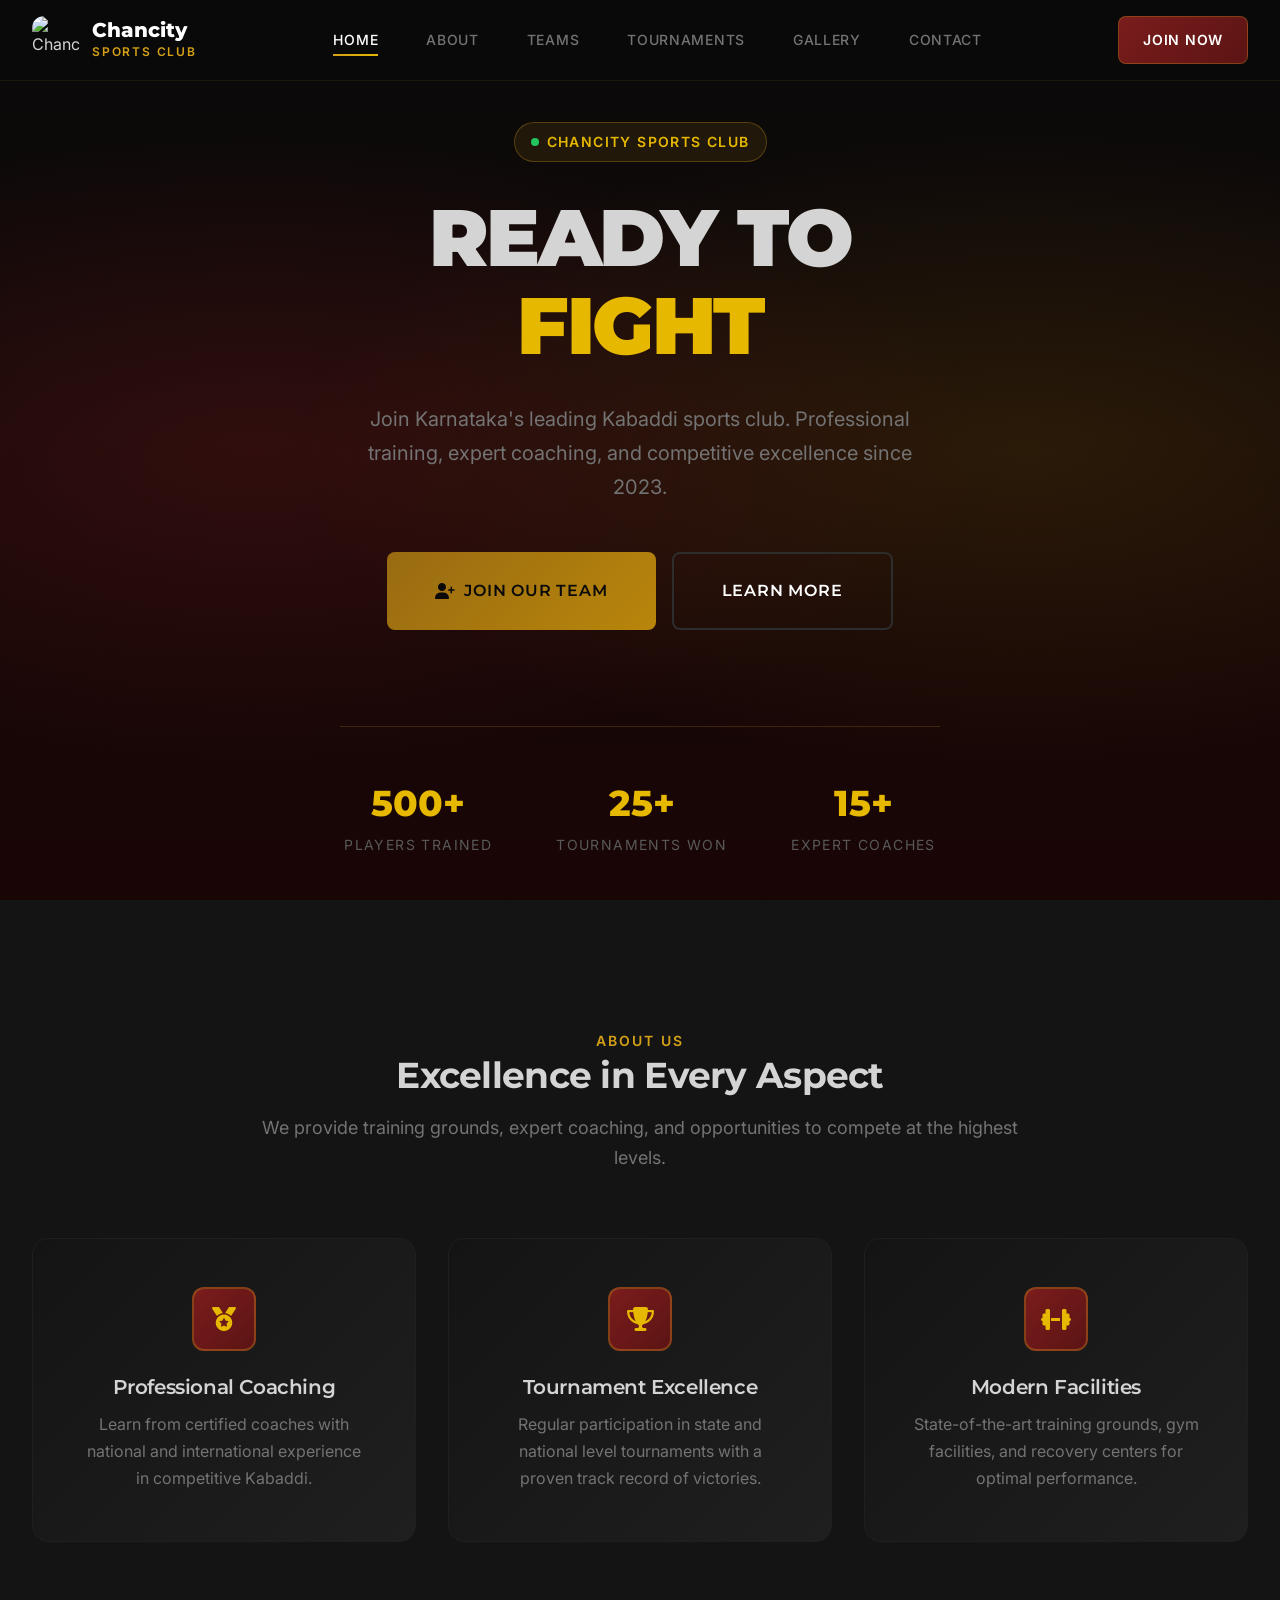
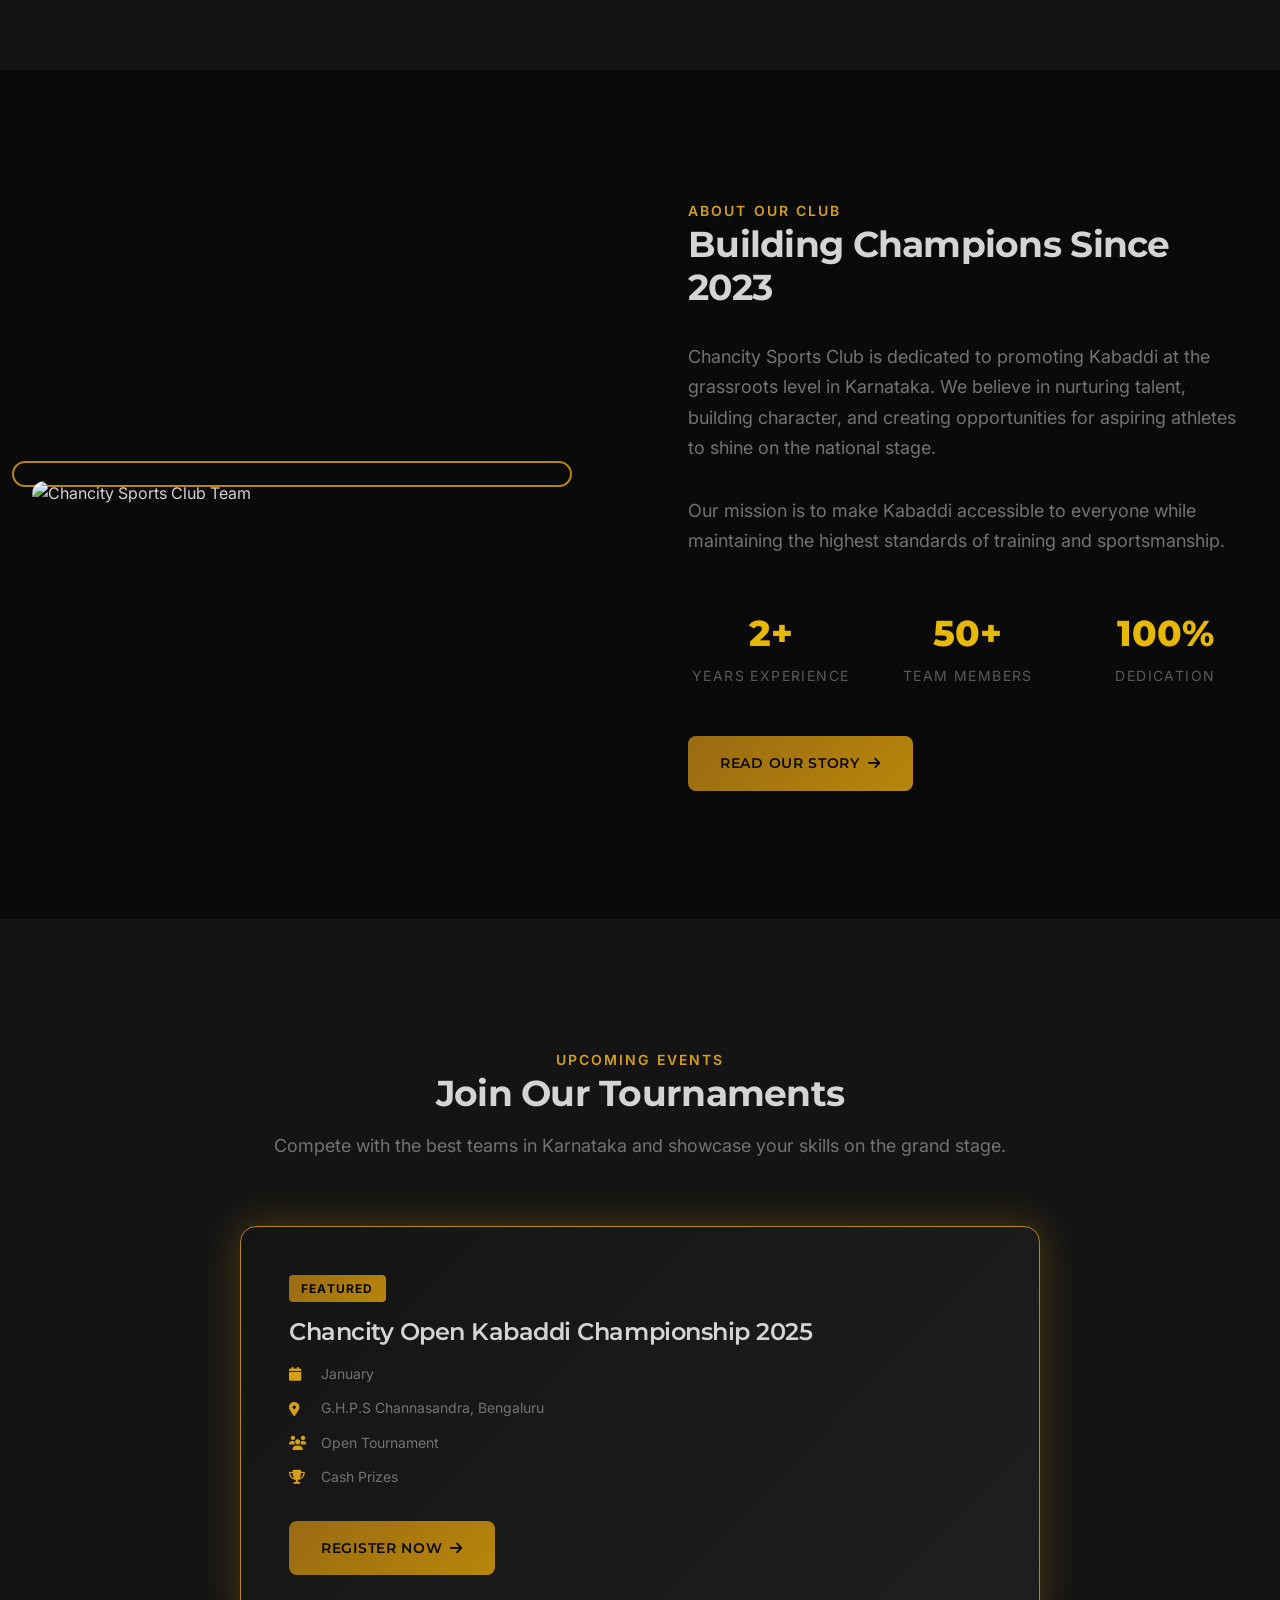
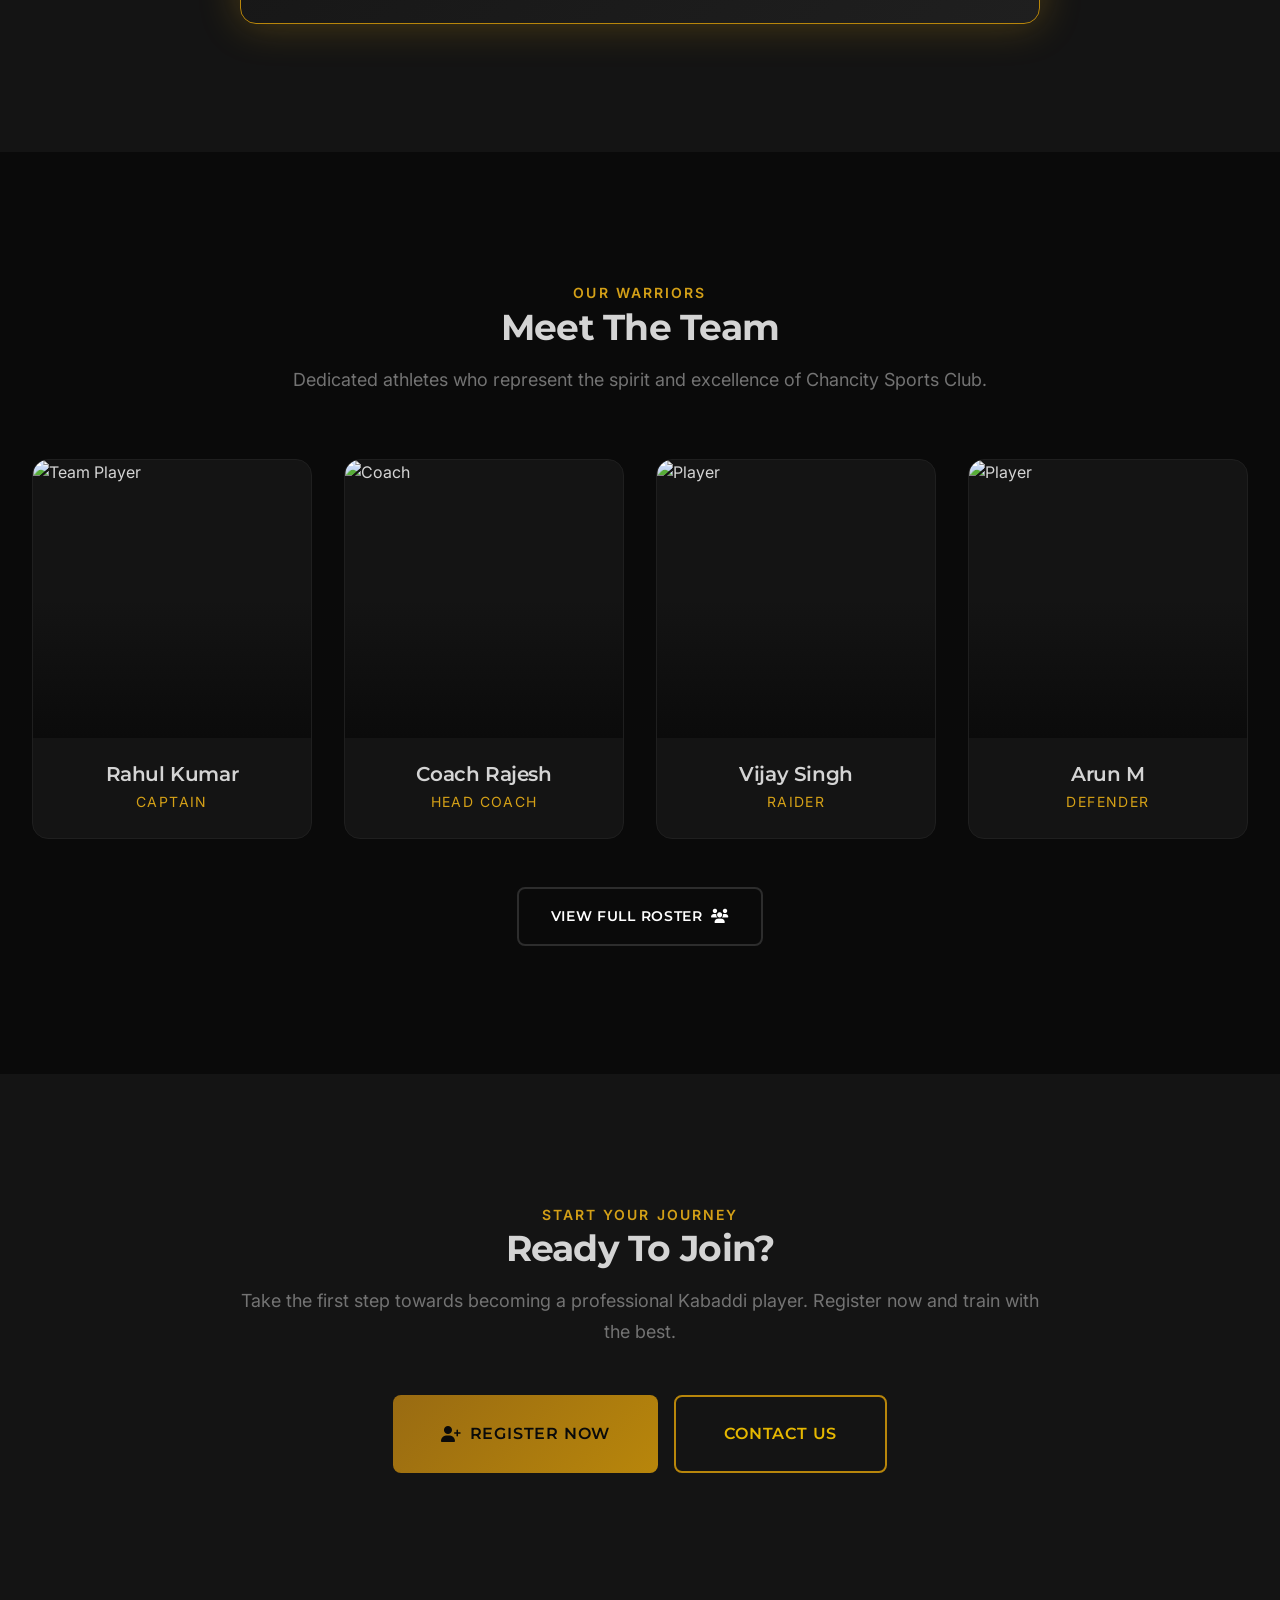
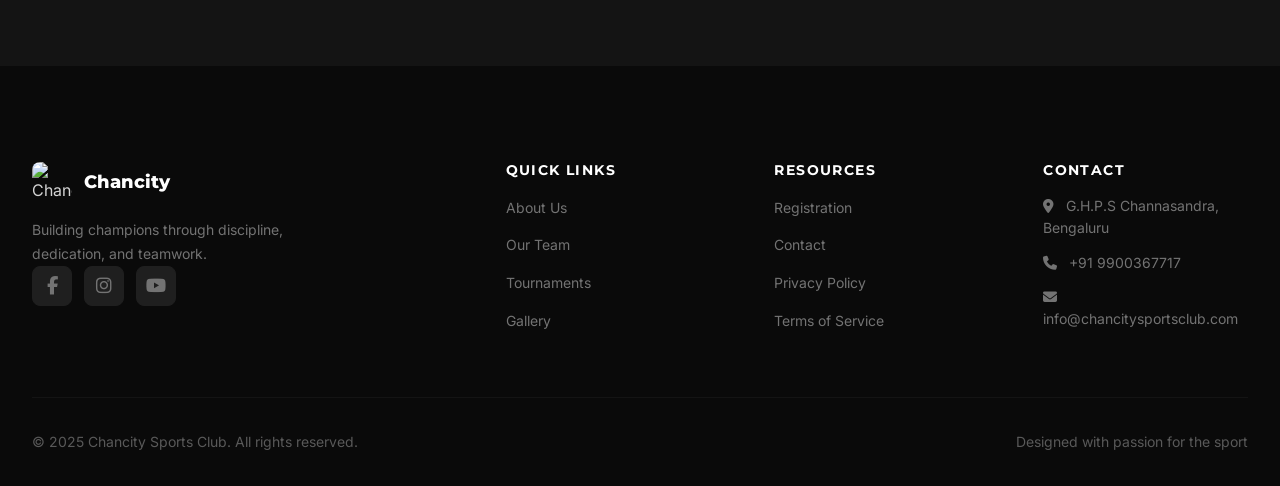
==== commit 588080cc: "Professional website renovation: complete UI overhaul with dark theme, updated all pages, connected " ====
--- a/index.html
+++ b/index.html
@@ -1,322 +1,426 @@
-<!DOCTYPE html>
-<html lang="en">
-
-<head>
-    <meta charset="UTF-8">
-    <meta name="viewport" content="width=device-width, initial-scale=1.0">
-
-    <!-- Primary SEO Meta Tags -->
-    <title>Chancity Sports Club | Karnataka's Premier Kabaddi Team</title>
-    <meta name="title" content="Chancity Sports Club | Karnataka's Premier Kabaddi Team">
-    <meta name="description"
-        content="Chancity Sports Club - Official Kabaddi team of Channasandra, Karnataka. Join our annual tournament, training programs, and competitive sports. Ready To Fight!">
-    <meta name="keywords"
-        content="Chancity Sports Club, Kabaddi, Karnataka, Bengaluru, Channasandra, Sports Club, Tournament, Ready To Fight, Kabaddi Team">
-    <meta name="author" content="Chancity Sports Club">
-    <meta name="robots" content="index, follow">
-    <link rel="canonical" href="https://chancitysportsclub.com/">
-
-    <!-- Open Graph / Facebook -->
-    <meta property="og:type" content="website">
-    <meta property="og:url" content="https://chancitysportsclub.com/">
-    <meta property="og:title" content="Chancity Sports Club | Karnataka's Premier Kabaddi Team">
-    <meta property="og:description"
-        content="Join Karnataka's premier Kabaddi team. Annual tournaments, professional training, and competitive excellence. Ready To Fight!">
-    <meta property="og:image" content="https://chancitysportsclub.com/assets/cropped_circle_image.png">
-    <meta property="og:site_name" content="Chancity Sports Club">
-
-    <!-- Twitter Card -->
-    <meta name="twitter:card" content="summary_large_image">
-    <meta name="twitter:url" content="https://chancitysportsclub.com/">
-    <meta name="twitter:title" content="Chancity Sports Club | Karnataka's Premier Kabaddi Team">
-    <meta name="twitter:description"
-        content="Join Karnataka's premier Kabaddi team. Annual tournaments, professional training, and competitive excellence. Ready To Fight!">
-    <meta name="twitter:image" content="https://chancitysportsclub.com/assets/cropped_circle_image.png">
-
-    <!-- Favicon -->
-    <link rel="icon" type="image/png" href="assets/cropped_circle_image.png">
-    <link rel="apple-touch-icon" href="assets/cropped_circle_image.png">
-
-    <!-- Stylesheets -->
-    <link rel="stylesheet" href="css/styles.css">
-    <link rel="stylesheet" href="css/premium-effects.css">
-    <link rel="stylesheet" href="https://cdnjs.cloudflare.com/ajax/libs/font-awesome/6.4.0/css/all.min.css">
-
-    <!-- Schema.org Structured Data -->
-    <script type="application/ld+json">
-    {
-        "@context": "https://schema.org",
-        "@type": "SportsOrganization",
-        "name": "Chancity Sports Club",
-        "alternateName": "Chancity Kabaddi Team",
-        "url": "https://chancitysportsclub.com",
-        "logo": "https://chancitysportsclub.com/assets/cropped_circle_image.png",
-        "description": "Official Kabaddi team of Channasandra Government School, sanctioned by the Karnataka Sports Federation.",
-        "slogan": "Ready To Fight",
-        "sport": "Kabaddi",
-        "address": {
-            "@type": "PostalAddress",
-            "streetAddress": "G.H.P.S Channasandra",
-            "addressLocality": "Bengaluru",
-            "addressRegion": "Karnataka",
-            "addressCountry": "IN"
-        },
-        "contactPoint": {
-            "@type": "ContactPoint",
-            "telephone": "+91-9900367717",
-            "email": "chancitysportsclub2023@gmail.com",
-            "contactType": "customer service"
-        },
-        "sameAs": [
-            "https://www.instagram.com/chan_city_sports_club",
-            "https://www.youtube.com/@chancitysportsclub"
-        ]
-    }
-    </script>
-</head>
-
-
-<body>
-    <!-- Header -->
-    <header>
-        <div class="container">
-            <nav class="navbar">
-                <a href="index.html" class="logo">
-                    <img src="assets/cropped_circle_image.png" alt="Chancity Sports Club Logo" width="50" height="50"
-                        class="logo-image" onerror="this.style.display='none';">
-                    <div class="logo-text">
-                        <span class="logo-title">Kabbadi</span>
-                    </div>
-                </a>
-                <ul class="nav-links">
-                    <li><a href="index.html" class="active">Home</a></li>
-                    <li><a href="about.html">About Us</a></li>
-                    <li><a href="teams.html">Teams & Coaches</a></li>
-                    <li><a href="tournaments.html">Tournaments</a></li>
-                    <li><a href="gallery.html">Gallery</a></li>
-                    <li><a href="registration.html">Register</a></li>
-                    <li><a href="contact.html">Contact</a></li>
-                </ul>
-                <div class="social-icons">
-                    <a href="#" aria-label="Facebook"><i class="fab fa-facebook-f"></i></a>
-                    <a href="https://www.youtube.com/@chancitysportsclub" aria-label="YouTube"><i
-                            class="fab fa-youtube"></i></a>
-                    <a href="https://www.instagram.com/chan_city_sports_club/?hl=en" aria-label="Instagram"><i
-                            class="fab fa-instagram"></i></a>
-                </div>
-                <div class="hamburger">
-                    <span></span>
-                    <span></span>
-                    <span></span>
-                </div>
-            </nav>
-        </div>
-    </header>
-
-    <!-- Hero Section -->
-    <section class="hero">
-        <video id="myVideo" autoplay muted loop>
-            <source src="assets/WhatsApp Video 2026-01-28 at 7.25.08 PM.mp4" type="video/mp4">
-        </video>
-        <div class="overlay"></div>
-        <div class="hero-gradient-overlay"></div>
-        <div class="container">
-            <div class="hero-content" data-animate="fade-up">
-                <img src="assets/cropped_circle_image (2).png" width="200" height="200" alt="Chancity Sports Club Logo">
-                <h1 class="hero-title">Chancity Sports Club</h1>
-                <p class="hero-motto gradient-text">Ready To Fight</p>
-                <p class="hero-description">
-                    The official Kabaddi team of Channasandra Government School, sanctioned by the Karnataka Sports
-                    Federation.
-                    Join us in celebrating the spirit of teamwork, discipline, and competitive excellence.
-                </p>
-                <a href="registration.html" class="btn btn-primary">Register for Tournament</a>
-                <a href="about.html" class="btn btn-secondary">Learn More</a>
-            </div>
-        </div>
-    </section>
-
-    <!-- About Preview Section -->
-    <section class="section">
-        <div class="container">
-
-            <div class="section-title" data-animate="fade-up">
-                <h2 style="color: rgb(255, 255, 255);">Welcome to Chancity Sports Club </h2>
-                <p style="color: rgb(255, 255, 255);" class="section-subtitle">Building champions through dedication,
-                    discipline, and teamwork</p>
-            </div>
-            <div class="about-content">
-                <div class="about-image" data-animate="slide-right">
-                    <img src="assets/team-huddle.png" alt="Chancity Sports Club Team Unity">
-                </div>
-                <div class="about-text" data-animate="slide-left">
-                    <h3 style="color: rgb(255, 255, 255);">Our Mission</h3>
-                    <p style="color: rgb(255, 255, 255);">
-                        At Chancity Sports Club, we are committed to nurturing young athletes and fostering
-                        a culture of excellence in Kabaddi. Our team represents the fighting spirit and
-                        determination that defines Karnataka's sporting heritage.
-                    </p>
-                    <p class="motto-text">"Ready To Fight" - Our motto embodies our commitment to always give
-                        our best, face challenges head-on, and never back down from competition.</p>
-                    <p>
-                        We provide professional training, competitive opportunities, and a supportive
-                        environment for athletes to develop their skills and achieve their potential.
-                    </p>
-                    <a href="about.html" class="btn btn-primary">Read More About Us</a>
-                </div>
-            </div>
-        </div>
-    </section>
-
-    <!-- Section Divider -->
-    <div class="section-divider">
-        <div class="divider-line"></div>
-        <div class="divider-icon">
-            <i class="fas fa-fire"></i>
-        </div>
-        <div class="divider-line"></div>
-    </div>
-
-    <!-- Values Section -->
-    <section class="section section-dark">
-        <div class="container">
-            <div class="section-title" data-animate="fade-up">
-                <h2>Our Core Values</h2>
-                <p style="color: rgb(255, 255, 255);" class="section-subtitle">The principles that guide our athletes
-                    and shape our champions</p>
-            </div>
-            <div class="about-features" data-stagger>
-                <div class="feature-card">
-                    <div class="feature-icon">
-                        <i class="fas fa-users"></i>
-                    </div>
-                    <h4>Teamwork</h4>
-                    <p style="color: rgb(14, 13, 13);">Success comes from working together. We believe in the power of
-                        unity and collective effort.</p>
-                </div>
-                <div class="feature-card">
-                    <div class="feature-icon">
-                        <i class="fas fa-medal"></i>
-                    </div>
-                    <h4>Discipline</h4>
-                    <p style="color: rgb(13, 13, 13);">Champions are made through consistent practice, dedication, and
-                        unwavering discipline.</p>
-                </div>
-                <div class="feature-card">
-                    <div class="feature-icon">
-                        <i class="fas fa-trophy"></i>
-                    </div>
-                    <h4>Excellence</h4>
-                    <p style="color: rgb(12, 12, 12);">We strive for excellence in everything we do, pushing boundaries
-                        and setting new standards.</p>
-                </div>
-            </div>
-        </div>
-    </section>
-
-    <!-- Tournament Highlight Section -->
-    <section class="section">
-        <div class="container">
-            <div class="section-title">
-                <h2 style="color: rgb(255, 255, 255);">Chancity Open Kabaddi Tournament</h2>
-                <p style="color: rgb(255, 255, 255);" class="section-subtitle">Our flagship annual event bringing
-                    together the best teams</p>
-            </div>
-            <div class="tournament-info">
-                <h3 class="tournament-title">Annual Open Tournament</h3>
-                <p class="tournament-subtitle">Ready To Fight - Join the Competition!</p>
-                <p>The Chancity Open Kabaddi Tournament is an annual event hosted by Chancity Sports Club,
-                    bringing together talented teams from across the region to compete for glory.</p>
-                <div class="tournament-details">
-                    <div class="detail-card">
-                        <h4><i class="fas fa-calendar-alt"></i> When</h4>
-                        <p>Annual Event</p>
-                    </div>
-                    <div class="detail-card">
-                        <h4><i class="fas fa-map-marker-alt"></i> Where</h4>
-                        <p>Karnataka</p>
-                    </div>
-                    <div class="detail-card">
-                        <h4><i class="fas fa-users"></i> Categories</h4>
-                        <p>Senior & Junior</p>
-                    </div>
-                    <div class="detail-card">
-                        <h4><i class="fas fa-trophy"></i> Prizes</h4>
-                        <p>Trophies & Medals</p>
-                    </div>
-                </div>
-                <a href="registration.html" class="btn btn-primary" style="margin-top: 30px;">Register Your Team</a>
-            </div>
-        </div>
-    </section>
-    <!-- Footer -->
-    <footer>
-        <div class="container">
-            <div class="footer-content" style="grid-template-columns: 2fr 1fr 1fr;">
-                <div class="footer-about">
-                    <div class="logo">
-                        <img src="assets/cropped_circle_image.png" alt="Chancity Sports Club Logo" width="50"
-                            height="50" class="logo-image" onerror="this.style.display='none';">
-                        <div class="logo-text">
-                            <span class="logo-title" style="color: white;">Chancity Sports Club</span>
-                            <span class="logo-motto">Ready To Fight</span>
-                        </div>
-                    </div>
-                    <p>The official Kabaddi team of G.H.P.S Government School, dedicated to nurturing champions
-                        through discipline, teamwork, and competitive excellence.</p>
-                </div>
-                <div class="footer-links">
-                    <h4>Quick Links</h4>
-                    <ul>
-                        <li><a href="index.html">Home</a></li>
-                        <li><a href="about.html">About Us</a></li>
-                        <li><a href="teams.html">Teams & Coaches</a></li>
-                        <li><a href="tournaments.html">Tournaments</a></li>
-                        <li><a href="gallery.html">Gallery</a></li>
-                        <li><a href="registration.html">Register</a></li>
-                        <li><a href="contact.html">Contact</a></li>
-                    </ul>
-                </div>
-                <div class="footer-contact">
-                    <h4>Contact Us</h4>
-                    <p><i class="fas fa-map-marker-alt"></i> G.H.P.S Channasandra, Bengaluru, Karnataka, India</p>
-                    <p><i class="fas fa-phone"></i> +91 9900367717</p>
-                    <p><i class="fas fa-envelope"></i> chancitysportsclub2023@gmail.com</p>
-
-                    <h4 style="margin-top: 25px; margin-bottom: 15px;">Follow Us</h4>
-                    <div class="social-icons" style="display: flex; gap: 10px;">
-                        <a href="javascript:void(0)" onclick="showFbComingSoon()"
-                            style="width: 40px; height: 40px; background-color: #1877F2; border-radius: 50%; display: inline-flex; align-items: center; justify-content: center; color: white; transition: all 0.3s ease;"
-                            aria-label="Facebook - Coming Soon" onmouseover="this.style.transform='scale(1.1)'"
-                            onmouseout="this.style.transform='scale(1)'">
-                            <i class="fab fa-facebook-f"></i>
-                        </a>
-                        <a href="https://www.instagram.com/chan_city_sports_club?igsh=OGU0b2drbWsyMnU5" target="_blank"
-                            style="width: 40px; height: 40px; background: linear-gradient(45deg, #f09433, #e6683c, #dc2743, #cc2366, #bc1888); border-radius: 50%; display: inline-flex; align-items: center; justify-content: center; color: white; transition: all 0.3s ease;"
-                            aria-label="Instagram" onmouseover="this.style.transform='scale(1.1)'"
-                            onmouseout="this.style.transform='scale(1)'">
-                            <i class="fab fa-instagram"></i>
-                        </a>
-                        <a href="https://youtube.com/@chancitysportsclub?si=qZBz6BVKRmNKrxRE" target="_blank"
-                            style="width: 40px; height: 40px; background-color: #FF0000; border-radius: 50%; display: inline-flex; align-items: center; justify-content: center; color: white; transition: all 0.3s ease;"
-                            aria-label="YouTube" onmouseover="this.style.transform='scale(1.1)'"
-                            onmouseout="this.style.transform='scale(1)'">
-                            <i class="fab fa-youtube"></i>
-                        </a>
-                    </div>
-                </div>
-            </div>
-
-            <div class="footer-bottom">
-                <p>&copy; 2026 Chancity Sports Club. All Rights Reserved. | Ready To Fight</p>
-            </div>
-        </div>
-    </footer>
-
-    <script src="js/main.js"></script>
-    <script src="js/error-handlers.js"></script>
-    <script src="js/scroll-animations.js"></script>
-    <script src="js/premium-animations.js"></script>
-</body>
-
-</html>+<!DOCTYPE html>
+<html lang="en">
+<head>
+    <meta charset="UTF-8">
+    <meta name="viewport" content="width=device-width, initial-scale=1.0">
+    <title>Chancity Sports Club | Professional Kabaddi Training & Tournaments</title>
+    <meta name="description" content="Professional coaching, tournaments, and player development. Join Chancity Sports Club today.">
+    
+    <!-- Fonts -->
+    <link rel="preconnect" href="https://fonts.googleapis.com">
+    <link rel="preconnect" href="https://fonts.gstatic.com" crossorigin>
+    <link href="https://fonts.googleapis.com/css2?family=Inter:wght@300;400;500;600;700&family=Montserrat:wght@500;600;700;800&display=swap" rel="stylesheet">
+    
+    <!-- Styles -->
+    <link rel="stylesheet" href="css/styles.css">
+    <link rel="stylesheet" href="https://cdnjs.cloudflare.com/ajax/libs/font-awesome/6.4.0/css/all.min.css">
+    
+    <!-- Favicon -->
+    <link rel="icon" type="image/jpeg" href="assets/chancity_logo_icon.jpg">
+</head>
+<body>
+    <!-- Header -->
+    <header class="header" id="header">
+        <div class="container">
+            <nav class="navbar">
+                <a href="index.html" class="logo">
+                    <img src="assets/chancity_logo_icon.jpg" alt="Chancity Sports Club" class="logo-image">
+                    <div class="logo-text">
+                        <span class="logo-title">Chancity</span>
+                        <span class="logo-subtitle">Sports Club</span>
+                    </div>
+                </a>
+                
+                <ul class="nav-menu" id="navMenu">
+                    <li><a href="index.html" class="nav-link active">Home</a></li>
+                    <li><a href="about.html" class="nav-link">About</a></li>
+                    <li><a href="teams.html" class="nav-link">Teams</a></li>
+                    <li><a href="tournaments.html" class="nav-link">Tournaments</a></li>
+                    <li><a href="gallery.html" class="nav-link">Gallery</a></li>
+                    <li><a href="contact.html" class="nav-link">Contact</a></li>
+                </ul>
+                
+                <a href="registration.html" class="nav-cta">Join Now</a>
+                
+                <button class="menu-toggle" id="menuToggle" aria-label="Toggle Menu">
+                    <span></span>
+                    <span></span>
+                    <span></span>
+                </button>
+            </nav>
+        </div>
+    </header>
+
+    <!-- Hero Section -->
+    <section class="hero">
+        <div class="hero-bg"></div>
+        <div class="hero-content">
+            <div class="hero-badge">
+                <span>Chancity Sports Club</span>
+            </div>
+            <h1 class="hero-title">
+                Ready To
+                <span class="hero-title-accent">Fight</span>
+            </h1>
+            <p class="hero-description">
+                Join Karnataka's leading Kabaddi sports club. Professional training, expert coaching, and competitive excellence since 2023.
+            </p>
+            <div class="hero-cta">
+                <a href="registration.html" class="btn btn-primary btn-lg">
+                    <i class="fas fa-user-plus"></i>
+                    Join Our Team
+                </a>
+                <a href="about.html" class="btn btn-secondary btn-lg">
+                    Learn More
+                </a>
+            </div>
+            
+            <div class="hero-stats">
+                <div class="hero-stat">
+                    <span class="hero-stat-number">500+</span>
+                    <span class="hero-stat-label">Players Trained</span>
+                </div>
+                <div class="hero-stat">
+                    <span class="hero-stat-number">25+</span>
+                    <span class="hero-stat-label">Tournaments Won</span>
+                </div>
+                <div class="hero-stat">
+                    <span class="hero-stat-number">15+</span>
+                    <span class="hero-stat-label">Expert Coaches</span>
+                </div>
+            </div>
+        </div>
+    </section>
+
+    <!-- Features Section -->
+    <section class="section bg-secondary">
+        <div class="container">
+            <div class="section-header">
+                <span class="section-subtitle">About Us</span>
+                <h2 class="section-title">Excellence in Every Aspect</h2>
+                <p class="section-description">
+                    We provide training grounds, expert coaching, and opportunities to compete at the highest levels.
+                </p>
+            </div>
+            
+            <div class="grid grid-3" data-animate>
+                <div class="feature-card">
+                    <div class="feature-icon">
+                        <i class="fas fa-medal"></i>
+                    </div>
+                    <h3 class="feature-title">Professional Coaching</h3>
+                    <p class="feature-description">
+                        Learn from certified coaches with national and international experience in competitive Kabaddi.
+                    </p>
+                </div>
+                
+                <div class="feature-card">
+                    <div class="feature-icon">
+                        <i class="fas fa-trophy"></i>
+                    </div>
+                    <h3 class="feature-title">Tournament Excellence</h3>
+                    <p class="feature-description">
+                        Regular participation in state and national level tournaments with a proven track record of victories.
+                    </p>
+                </div>
+                
+                <div class="feature-card">
+                    <div class="feature-icon">
+                        <i class="fas fa-dumbbell"></i>
+                    </div>
+                    <h3 class="feature-title">Modern Facilities</h3>
+                    <p class="feature-description">
+                        State-of-the-art training grounds, gym facilities, and recovery centers for optimal performance.
+                    </p>
+                </div>
+            </div>
+        </div>
+    </section>
+
+    <!-- About Preview Section -->
+    <section class="section">
+        <div class="container">
+            <div class="about-grid">
+                <div class="about-image">
+                    <img src="assets/team-huddle.png" alt="Chancity Sports Club Team">
+                </div>
+                <div class="about-content">
+                    <span class="section-subtitle">About Our Club</span>
+                    <h2>Building Champions Since 2023</h2>
+                    <p class="about-text">
+                        Chancity Sports Club is dedicated to promoting Kabaddi at the grassroots level in Karnataka. We believe in nurturing talent, building character, and creating opportunities for aspiring athletes to shine on the national stage.
+                    </p>
+                    <p class="about-text">
+                        Our mission is to make Kabaddi accessible to everyone while maintaining the highest standards of training and sportsmanship.
+                    </p>
+                    <div class="about-stats">
+                        <div class="hero-stat">
+                            <span class="hero-stat-number">2+</span>
+                            <span class="hero-stat-label">Years Experience</span>
+                        </div>
+                        <div class="hero-stat">
+                            <span class="hero-stat-number">50+</span>
+                            <span class="hero-stat-label">Team Members</span>
+                        </div>
+                        <div class="hero-stat">
+                            <span class="hero-stat-number">100%</span>
+                            <span class="hero-stat-label">Dedication</span>
+                        </div>
+                    </div>
+                    <a href="about.html" class="btn btn-primary mt-8">
+                        Read Our Story
+                        <i class="fas fa-arrow-right"></i>
+                    </a>
+                </div>
+            </div>
+        </div>
+    </section>
+
+    <!-- Tournaments Preview -->
+    <section class="section bg-secondary">
+        <div class="container">
+            <div class="section-header">
+                <span class="section-subtitle">Upcoming Events</span>
+                <h2 class="section-title">Join Our Tournaments</h2>
+                <p class="section-description">
+                    Compete with the best teams in Karnataka and showcase your skills on the grand stage.
+                </p>
+            </div>
+            
+            <div style="max-width: 800px; margin: 0 auto;">
+                <div class="tournament-card tournament-card-featured">
+                    <span class="tournament-badge">Featured</span>
+                    <h3 class="tournament-name">Chancity Open Kabaddi Championship 2025</h3>
+                    <div class="tournament-details">
+                        <div class="tournament-detail">
+                            <i class="fas fa-calendar"></i>
+                            <span>January</span>
+                        </div>
+                        <div class="tournament-detail">
+                            <i class="fas fa-map-marker-alt"></i>
+                            <span>G.H.P.S Channasandra, Bengaluru</span>
+                        </div>
+                        <div class="tournament-detail">
+                            <i class="fas fa-users"></i>
+                            <span>Open Tournament</span>
+                        </div>
+                        <div class="tournament-detail">
+                            <i class="fas fa-trophy"></i>
+                            <span>Cash Prizes</span>
+                        </div>
+                    </div>
+                    <a href="registration.html" class="btn btn-primary">
+                        Register Now
+                        <i class="fas fa-arrow-right"></i>
+                    </a>
+                </div>
+            </div>
+        </div>
+    </section>
+
+    <!-- Team Preview -->
+    <section class="section">
+        <div class="container">
+            <div class="section-header">
+                <span class="section-subtitle">Our Warriors</span>
+                <h2 class="section-title">Meet The Team</h2>
+                <p class="section-description">
+                    Dedicated athletes who represent the spirit and excellence of Chancity Sports Club.
+                </p>
+            </div>
+            
+            <div class="grid grid-4" data-animate>
+                <div class="team-card">
+                    <div class="team-card-image">
+                        <img src="assets/player-portrait.png" alt="Team Player">
+                        <div class="team-card-overlay"></div>
+                    </div>
+                    <div class="team-card-content">
+                        <h4 class="team-card-name">Rahul Kumar</h4>
+                        <p class="team-card-role">Captain</p>
+                    </div>
+                </div>
+                
+                <div class="team-card">
+                    <div class="team-card-image">
+                        <img src="assets/coach-training.png" alt="Coach">
+                        <div class="team-card-overlay"></div>
+                    </div>
+                    <div class="team-card-content">
+                        <h4 class="team-card-name">Coach Rajesh</h4>
+                        <p class="team-card-role">Head Coach</p>
+                    </div>
+                </div>
+                
+                <div class="team-card">
+                    <div class="team-card-image">
+                        <img src="assets/tournament-action.png" alt="Player">
+                        <div class="team-card-overlay"></div>
+                    </div>
+                    <div class="team-card-content">
+                        <h4 class="team-card-name">Vijay Singh</h4>
+                        <p class="team-card-role">Raider</p>
+                    </div>
+                </div>
+                
+                <div class="team-card">
+                    <div class="team-card-image">
+                        <img src="assets/hero-kabaddi-action.png" alt="Player">
+                        <div class="team-card-overlay"></div>
+                    </div>
+                    <div class="team-card-content">
+                        <h4 class="team-card-name">Arun M</h4>
+                        <p class="team-card-role">Defender</p>
+                    </div>
+                </div>
+            </div>
+            
+            <div class="text-center mt-8">
+                <a href="teams.html" class="btn btn-secondary">
+                    View Full Roster
+                    <i class="fas fa-users"></i>
+                </a>
+            </div>
+        </div>
+    </section>
+
+    <!-- CTA Section -->
+    <section class="section bg-secondary">
+        <div class="container">
+            <div class="section-header">
+                <span class="section-subtitle">Start Your Journey</span>
+                <h2 class="section-title">Ready To Join?</h2>
+                <p class="section-description">
+                    Take the first step towards becoming a professional Kabaddi player. Register now and train with the best.
+                </p>
+                <div class="hero-cta" style="margin-top: var(--space-8);">
+                    <a href="registration.html" class="btn btn-primary btn-lg">
+                        <i class="fas fa-user-plus"></i>
+                        Register Now
+                    </a>
+                    <a href="contact.html" class="btn btn-outline btn-lg">
+                        Contact Us
+                    </a>
+                </div>
+            </div>
+        </div>
+    </section>
+
+    <!-- Footer -->
+    <footer class="footer">
+        <div class="container">
+            <div class="footer-grid">
+                <div class="footer-brand">
+                    <div class="footer-logo">
+                        <img src="assets/chancity_logo_icon.jpg" alt="Chancity Sports Club">
+                        <span class="footer-logo-text">Chancity</span>
+                    </div>
+                    <p class="footer-description">
+                        Building champions through discipline, dedication, and teamwork.
+                    </p>
+                    <div class="footer-social">
+                        <a href="#" class="footer-social-link" aria-label="Facebook">
+                            <i class="fab fa-facebook-f"></i>
+                        </a>
+                        <a href="https://www.instagram.com/chan_city_sports_club/" class="footer-social-link" aria-label="Instagram" target="_blank">
+                            <i class="fab fa-instagram"></i>
+                        </a>
+                        <a href="https://www.youtube.com/@chancitysportsclub" class="footer-social-link" aria-label="YouTube" target="_blank">
+                            <i class="fab fa-youtube"></i>
+                        </a>
+                    </div>
+                </div>
+                
+                <div class="footer-column">
+                    <h4 class="footer-title">Quick Links</h4>
+                    <ul class="footer-links">
+                        <li><a href="about.html" class="footer-link">About Us</a></li>
+                        <li><a href="teams.html" class="footer-link">Our Team</a></li>
+                        <li><a href="tournaments.html" class="footer-link">Tournaments</a></li>
+                        <li><a href="gallery.html" class="footer-link">Gallery</a></li>
+                    </ul>
+                </div>
+                
+                <div class="footer-column">
+                    <h4 class="footer-title">Resources</h4>
+                    <ul class="footer-links">
+                        <li><a href="registration.html" class="footer-link">Registration</a></li>
+                        <li><a href="contact.html" class="footer-link">Contact</a></li>
+                        <li><a href="#" class="footer-link">Privacy Policy</a></li>
+                        <li><a href="#" class="footer-link">Terms of Service</a></li>
+                    </ul>
+                </div>
+                
+                <div class="footer-column">
+                    <h4 class="footer-title">Contact</h4>
+                    <ul class="footer-links">
+                        <li class="footer-link">
+                            <i class="fas fa-map-marker-alt" style="margin-right: var(--space-2);"></i>
+                            G.H.P.S Channasandra, Bengaluru
+                        </li>
+                        <li class="footer-link">
+                            <i class="fas fa-phone" style="margin-right: var(--space-2);"></i>
+                            +91 9900367717
+                        </li>
+                        <li class="footer-link">
+                            <i class="fas fa-envelope" style="margin-right: var(--space-2);"></i>
+                            info@chancitysportsclub.com
+                        </li>
+                    </ul>
+                </div>
+            </div>
+            
+            <div class="footer-bottom">
+                <p class="footer-copyright">
+                    &copy; 2025 Chancity Sports Club. All rights reserved.
+                </p>
+                <p class="footer-copyright">
+                    Designed with passion for the sport
+                </p>
+            </div>
+        </div>
+    </footer>
+
+    <!-- JavaScript -->
+    <script>
+        // Mobile Menu Toggle
+        const menuToggle = document.getElementById('menuToggle');
+        const navMenu = document.getElementById('navMenu');
+        
+        menuToggle.addEventListener('click', () => {
+            navMenu.classList.toggle('active');
+        });
+        
+        // Header scroll effect
+        const header = document.getElementById('header');
+        window.addEventListener('scroll', () => {
+            if (window.scrollY > 50) {
+                header.classList.add('header-scrolled');
+            } else {
+                header.classList.remove('header-scrolled');
+            }
+        });
+        
+        // Animate elements on scroll
+        const observerOptions = {
+            root: null,
+            rootMargin: '0px',
+            threshold: 0.1
+        };
+        
+        const observer = new IntersectionObserver((entries) => {
+            entries.forEach(entry => {
+                if (entry.isIntersecting) {
+                    entry.target.classList.add('animate-fadeInUp');
+                    observer.unobserve(entry.target);
+                }
+            });
+        }, observerOptions);
+        
+        document.querySelectorAll('.section-header, .feature-card, .team-card, .tournament-card').forEach(el => {
+            el.style.opacity = '0';
+            observer.observe(el);
+        });
+    </script>
+</body>
+</html>
--- a/css/styles.css
+++ b/css/styles.css
@@ -1,1873 +1,1432 @@
-/* Chancity Sports Club - Main Stylesheet */
-/* Brand Colors: Deep Red (#8B0000), Gold (#DAA520), White (#FFFFFF), Dark (#1a1a1a) */
-
-:root {
-    /* Core Brand Colors */
-    --primary-color: #302626;
-    --secondary-color: #DAA520;
-    --text-dark: #f3f2f2;
-    --text-light: #ffffff;
-    --background-light: #f5f5f5;
-    --background-dark: #1a1a1a;
-    --accent-color: #c9302c;
-    --success-color: #28a745;
-
-    /* Gradient System */
-    --gradient-primary: linear-gradient(135deg, #302626 0%, #5a5a5a 100%);
-    --gradient-gold: linear-gradient(135deg, #DAA520 0%, #ffd700 100%);
-    --gradient-hero: linear-gradient(135deg, rgba(48, 38, 38, 0.95) 0%, rgba(26, 26, 26, 0.98) 100%);
-    --gradient-accent: linear-gradient(135deg, #c9302c 0%, #8B0000 100%);
-    --gradient-dark-overlay: linear-gradient(to bottom, rgba(26, 26, 26, 0.7) 0%, rgba(26, 26, 26, 0.9) 100%);
-
-    /* Glassmorphism Properties */
-    --glass-bg: rgba(255, 255, 255, 0.1);
-    --glass-bg-dark: rgba(26, 26, 26, 0.6);
-    --glass-border: rgba(255, 255, 255, 0.2);
-    --glass-blur: blur(10px);
-    --glass-blur-strong: blur(20px);
-
-    /* Advanced Shadow System */
-    --shadow: 0 4px 6px rgba(0, 0, 0, 0.1);
-    --shadow-sm: 0 2px 4px rgba(0, 0, 0, 0.1);
-    --shadow-md: 0 4px 8px rgba(0, 0, 0, 0.15);
-    --shadow-lg: 0 10px 30px rgba(0, 0, 0, 0.3);
-    --shadow-xl: 0 20px 60px rgba(0, 0, 0, 0.4);
-    --shadow-glow: 0 0 20px rgba(218, 165, 32, 0.4);
-    --shadow-glow-strong: 0 0 40px rgba(218, 165, 32, 0.6);
-    --shadow-inner: inset 0 2px 4px rgba(0, 0, 0, 0.1);
-
-    /* Animation Durations */
-    --duration-fast: 0.2s;
-    --duration-normal: 0.3s;
-    --duration-slow: 0.5s;
-    --duration-slower: 0.8s;
-    --duration-slowest: 1.2s;
-
-    /* Easing Functions */
-    --ease-out-expo: cubic-bezier(0.19, 1, 0.22, 1);
-    --ease-in-out-quad: cubic-bezier(0.455, 0.03, 0.515, 0.955);
-    --ease-bounce: cubic-bezier(0.68, -0.55, 0.265, 1.55);
-    --ease-smooth: cubic-bezier(0.4, 0, 0.2, 1);
-
-    /* Legacy (for backwards compatibility) */
-    --transition: all 0.3s ease;
-}
-
-/* Accessibility: Respect reduced motion preference */
-@media (prefers-reduced-motion: reduce) {
-    * {
-        animation-duration: 0.01ms !important;
-        animation-iteration-count: 1 !important;
-        transition-duration: 0.01ms !important;
-    }
-}
-
-/* Browser compatibility for glassmorphism */
-@supports not (backdrop-filter: blur(10px)) {
-
-    .glass-card,
-    .glass-bg {
-        background: rgba(26, 26, 26, 0.95);
-    }
-}
-
-/* Reset and Base Styles */
-* {
-    margin: 0;
-    padding: 0;
-    box-sizing: border-box;
-}
-
-html {
-    scroll-behavior: smooth;
-}
-
-body {
-    font-family: 'Segoe UI', Tahoma, Geneva, Verdana, sans-serif;
-    line-height: 1.6;
-    color: var(--text-dark);
-    background-color: var(--background-light);
-}
-
-a {
-    text-decoration: none;
-    color: inherit;
-}
-
-ul {
-    list-style: none;
-}
-
-img {
-    max-width: 100%;
-    height: auto;
-}
-
-/* Container */
-.container {
-    max-width: 1200px;
-    margin: 0 auto;
-    padding: 0 20px;
-}
-
-/* Typography */
-h1,
-h2,
-h3,
-h4,
-h5,
-h6 {
-    font-weight: 700;
-    line-height: 1.3;
-    margin-bottom: 1rem;
-}
-
-h1 {
-    font-size: 2.5rem;
-}
-
-h2 {
-    font-size: 2rem;
-}
-
-h3 {
-    font-size: 1.5rem;
-}
-
-p {
-    margin-bottom: 1rem;
-}
-
-/* Header & Navigation */
-header {
-    background-color: var(--background-dark);
-    color: var(--text-light);
-    position: fixed;
-    width: 100%;
-    height: 75px;
-    top: 0;
-    z-index: 1000;
-    box-shadow: var(--shadow);
-}
-
-.navbar {
-    display: flex;
-    justify-content: space-between;
-    align-items: center;
-    padding: 1rem 0;
-}
-
-.logo {
-    display: flex;
-    align-items: center;
-    gap: 10px;
-}
-
-.logo-icon {
-    width: 50px;
-    height: 50px;
-    background-color: var(--secondary-color);
-    border-radius: 50%;
-    display: flex;
-    align-items: center;
-    justify-content: center;
-    font-weight: bold;
-    font-size: 1.2rem;
-    color: var(--primary-color);
-}
-
-.logo-text {
-    display: flex;
-    flex-direction: column;
-}
-
-.logo-title {
-    font-size: 1.3rem;
-    font-weight: 700;
-}
-
-.logo-motto {
-    font-size: 0.75rem;
-    color: var(--secondary-color);
-    font-style: italic;
-    letter-spacing: 1px;
-}
-
-.nav-links {
-    display: flex;
-    gap: 30px;
-}
-
-.nav-links a {
-    color: var(--text-light);
-    font-weight: 500;
-    transition: var(--transition);
-    padding: 5px 0;
-    position: relative;
-}
-
-.nav-links a::after {
-    content: '';
-    position: absolute;
-    bottom: 0;
-    left: 0;
-    width: 0;
-    height: 2px;
-    background-color: var(--secondary-color);
-    transition: var(--transition);
-}
-
-.nav-links a:hover::after,
-.nav-links a.active::after {
-    width: 100%;
-}
-
-.nav-links a:hover,
-.nav-links a.active {
-    color: var(--secondary-color);
-}
-
-/* Hamburger Menu */
-.hamburger {
-    display: none;
-    cursor: pointer;
-    flex-direction: column;
-    gap: 5px;
-}
-
-.hamburger span {
-    width: 25px;
-    height: 3px;
-    background-color: var(--text-light);
-    transition: var(--transition);
-}
-
-/* Social Icons in Header */
-.social-icons {
-    display: flex;
-    gap: 15px;
-}
-
-.social-icons a {
-    color: var(--text-light);
-    font-size: 1.2rem;
-    transition: var(--transition);
-}
-
-.social-icons a:hover {
-    color: var(--secondary-color);
-    transform: scale(1.1);
-}
-
-/* Hero Section */
-.hero {
-    background: var(--gradient-hero);
-    min-height: 100vh;
-    display: flex;
-    align-items: center;
-    justify-content: center;
-    text-align: center;
-    color: var(--text-light);
-    padding: 100px 20px 50px;
-}
-
-#myVideo {
-    position: fixed;
-    /* Positions the video relative to the browser window */
-    right: 0;
-    bottom: 0;
-    min-width: 100%;
-    /* Ensures it is at least the full width/height */
-    min-height: 100%;
-    width: auto;
-    height: auto;
-    z-index: -100;
-    /* Places it behind all other page content */
-    object-fit: cover;
-    /* Crops the video to cover the entire area without stretching */
-}
-
-/* Optional: Add an overlay for better text readability */
-.overlay {
-    position: fixed;
-    top: 0;
-    left: 0;
-    width: 100%;
-    height: 100%;
-    background: rgba(0, 0, 0, 0.5);
-    /* Semi-transparent black background */
-    z-index: -99;
-    /* Between the video and the main content */
-}
-
-/* Style for the main content container */
-.content {
-    position: relative;
-    z-index: 1;
-    /* Ensures content appears on top of the video and overlay */
-    /* Add other styling for your content */
-}
-
-
-.hero-content {
-    max-width: 800px;
-}
-
-.hero-title {
-    font-size: 3.5rem;
-    margin-bottom: 1rem;
-    text-transform: uppercase;
-    letter-spacing: 3px;
-}
-
-.hero-motto {
-    font-size: 2rem;
-    color: var(--secondary-color);
-    font-weight: 700;
-    margin-bottom: 1.5rem;
-    text-transform: uppercase;
-    letter-spacing: 5px;
-}
-
-.hero-description {
-    font-size: 1.2rem;
-    margin-bottom: 2rem;
-    opacity: 0.9;
-}
-
-.btn {
-    display: inline-block;
-    padding: 15px 40px;
-    border-radius: 5px;
-    font-weight: 600;
-    text-transform: uppercase;
-    letter-spacing: 1px;
-    transition: var(--transition);
-    border: none;
-    cursor: pointer;
-}
-
-.btn-primary {
-    background-color: var(--secondary-color);
-    color: var(--text-dark);
-}
-
-.btn-primary:hover {
-    background-color: #c19119;
-    transform: translateY(-3px);
-    box-shadow: 0 10px 20px rgba(0, 0, 0, 0.2);
-}
-
-.btn-secondary {
-    background-color: transparent;
-    border: 2px solid var(--text-light);
-    color: var(--text-light);
-    margin-left: 15px;
-}
-
-.btn-secondary:hover {
-    background-color: var(--text-light);
-    color: var(--primary-color);
-}
-
-/* Section Styles */
-.section {
-    padding: 80px 0;
-}
-
-.section-dark {
-    background-color: var(--background-dark);
-    color: var(--text-light);
-}
-
-.section-title {
-    text-align: center;
-    margin-bottom: 3rem;
-}
-
-.section-title h2 {
-    font-size: 2.5rem;
-    color: var(--primary-color);
-    position: relative;
-    display: inline-block;
-}
-
-.section-dark .section-title h2 {
-    color: var(--secondary-color);
-}
-
-.section-title h2::after {
-    content: '';
-    position: absolute;
-    bottom: -10px;
-    left: 50%;
-    transform: translateX(-50%);
-    width: 80px;
-    height: 4px;
-    background-color: var(--secondary-color);
-}
-
-.section-subtitle {
-    color: #666;
-    font-size: 1.1rem;
-    margin-top: 1.5rem;
-}
-
-.section-dark .section-subtitle {
-    color: #aaa;
-}
-
-/* About Section */
-.about-content {
-    display: grid;
-    grid-template-columns: 1fr 1fr;
-    gap: 50px;
-    align-items: center;
-}
-
-.about-image {
-    position: relative;
-}
-
-.about-image img {
-    border-radius: 10px;
-    box-shadow: var(--shadow);
-}
-
-.about-image::before {
-    content: '';
-    position: absolute;
-    top: -20px;
-    left: -20px;
-    width: 100%;
-    height: 100%;
-    border: 4px solid var(--secondary-color);
-    border-radius: 10px;
-    z-index: -1;
-}
-
-.about-text h3 {
-    color: var(--primary-color);
-    margin-bottom: 1rem;
-}
-
-.about-text .motto-text {
-    font-size: 1.3rem;
-    color: var(--secondary-color);
-    font-weight: 600;
-    margin: 1.5rem 0;
-    padding-left: 20px;
-    border-left: 4px solid var(--primary-color);
-}
-
-.about-features {
-    display: grid;
-    grid-template-columns: repeat(3, 1fr);
-    gap: 30px;
-    margin-top: 50px;
-}
-
-.feature-card {
-    text-align: center;
-    padding: 30px;
-    background-color: var(--text-light);
-    border-radius: 10px;
-    box-shadow: var(--shadow);
-    transition: var(--transition);
-}
-
-.feature-card:hover {
-    transform: translateY(-10px);
-    box-shadow: 0 15px 30px rgba(0, 0, 0, 0.15);
-}
-
-.feature-icon {
-    width: 70px;
-    height: 70px;
-    background-color: var(--primary-color);
-    border-radius: 50%;
-    display: flex;
-    align-items: center;
-    justify-content: center;
-    margin: 0 auto 20px;
-    color: var(--text-light);
-    font-size: 1.8rem;
-}
-
-.feature-card h4 {
-    color: var(--primary-color);
-    margin-bottom: 10px;
-}
-
-/* Teams Section */
-.team-grid {
-    display: grid;
-    grid-template-columns: repeat(auto-fill, minmax(280px, 1fr));
-    gap: 30px;
-}
-
-.team-card {
-    background-color: var(--text-light);
-    border-radius: 10px;
-    overflow: hidden;
-    box-shadow: var(--shadow);
-    transition: var(--transition);
-}
-
-.team-card:hover {
-    transform: translateY(-10px);
-    box-shadow: 0 15px 30px rgba(0, 0, 0, 0.15);
-}
-
-.team-card img {
-    width: 100%;
-    height: 250px;
-    object-fit: cover;
-}
-
-.team-card-content {
-    padding: 20px;
-    text-align: center;
-}
-
-.team-card h4 {
-    color: var(--primary-color);
-}
-
-.team-card .position {
-    color: var(--secondary-color);
-    font-weight: 600;
-    font-size: 0.9rem;
-}
-
-.team-card p {
-    color: #666;
-    font-size: 0.9rem;
-    margin-top: 10px;
-}
-
-/* Tournament Section */
-.tournament-info {
-    background: linear-gradient(135deg, var(--primary-color), #5c0000);
-    color: var(--text-light);
-    padding: 50px;
-    border-radius: 15px;
-    text-align: center;
-    margin-bottom: 50px;
-}
-
-.tournament-title {
-    font-size: 2.5rem;
-    margin-bottom: 1rem;
-}
-
-.tournament-subtitle {
-    color: var(--secondary-color);
-    font-size: 1.3rem;
-    margin-bottom: 2rem;
-}
-
-.tournament-details {
-    display: grid;
-    grid-template-columns: repeat(4, 1fr);
-    gap: 30px;
-    margin-top: 30px;
-}
-
-.detail-card {
-    background-color: rgba(255, 255, 255, 0.1);
-    padding: 25px;
-    border-radius: 10px;
-}
-
-.detail-card h4 {
-    color: var(--secondary-color);
-    margin-bottom: 10px;
-}
-
-.past-tournaments {
-    margin-top: 50px;
-}
-
-.winner-card {
-    background-color: var(--text-light);
-    padding: 30px;
-    border-radius: 10px;
-    box-shadow: var(--shadow);
-    margin-bottom: 20px;
-    display: flex;
-    justify-content: space-between;
-    align-items: center;
-}
-
-.winner-year {
-    font-size: 2rem;
-    font-weight: 700;
-    color: var(--primary-color);
-}
-
-.winner-name {
-    font-size: 1.3rem;
-    color: var(--secondary-color);
-}
-
-/* Registration Form */
-.registration-form {
-    max-width: 800px;
-    margin: 0 auto;
-    background-color: var(--text-light);
-    padding: 50px;
-    border-radius: 15px;
-    box-shadow: var(--shadow);
-}
-
-.form-group {
-    margin-bottom: 25px;
-}
-
-.form-group label {
-    display: block;
-    margin-bottom: 8px;
-    font-weight: 600;
-    color: var(--text-dark);
-}
-
-.form-group input,
-.form-group select,
-.form-group textarea {
-    width: 100%;
-    padding: 15px;
-    border: 2px solid #ddd;
-    border-radius: 8px;
-    font-size: 1rem;
-    transition: var(--transition);
-}
-
-.form-group input:focus,
-.form-group select:focus,
-.form-group textarea:focus {
-    outline: none;
-    border-color: var(--primary-color);
-}
-
-.form-row {
-    display: grid;
-    grid-template-columns: 1fr 1fr;
-    gap: 20px;
-}
-
-.form-submit {
-    text-align: center;
-    margin-top: 30px;
-}
-
-.form-submit .btn {
-    min-width: 200px;
-}
-
-/* News Section */
-.news-grid {
-    display: grid;
-    grid-template-columns: repeat(auto-fill, minmax(350px, 1fr));
-    gap: 30px;
-}
-
-.news-card {
-    background-color: var(--text-light);
-    border-radius: 10px;
-    overflow: hidden;
-    box-shadow: var(--shadow);
-    transition: var(--transition);
-}
-
-.news-card:hover {
-    transform: translateY(-5px);
-    box-shadow: 0 15px 30px rgba(0, 0, 0, 0.15);
-}
-
-.news-card img {
-    width: 100%;
-    height: 200px;
-    object-fit: cover;
-}
-
-.news-card-content {
-    padding: 25px;
-}
-
-.news-date {
-    color: var(--secondary-color);
-    font-size: 0.85rem;
-    font-weight: 600;
-}
-
-.news-card h4 {
-    color: var(--text-dark);
-    margin: 10px 0;
-}
-
-.news-card p {
-    color: #666;
-    font-size: 0.95rem;
-}
-
-.read-more {
-    display: inline-block;
-    margin-top: 15px;
-    color: var(--primary-color);
-    font-weight: 600;
-}
-
-.read-more:hover {
-    color: var(--secondary-color);
-}
-
-/* Contact Section */
-.contact-container {
-    display: grid;
-    grid-template-columns: 1fr 1fr;
-    gap: 50px;
-}
-
-.contact-info h3 {
-    color: var(--primary-color);
-    margin-bottom: 25px;
-}
-
-.contact-item {
-    display: flex;
-    align-items: flex-start;
-    gap: 15px;
-    margin-bottom: 25px;
-}
-
-.contact-icon {
-    width: 50px;
-    height: 50px;
-    background-color: var(--primary-color);
-    border-radius: 50%;
-    display: flex;
-    align-items: center;
-    justify-content: center;
-    color: var(--text-light);
-    flex-shrink: 0;
-}
-
-.contact-item h4 {
-    color: var(--text-dark);
-    margin-bottom: 5px;
-}
-
-.contact-item p {
-    color: #666;
-    margin: 0;
-}
-
-.contact-form {
-    background-color: var(--text-light);
-    padding: 40px;
-    border-radius: 15px;
-    box-shadow: var(--shadow);
-}
-
-/* Footer */
-footer {
-    background-color: var(--background-dark);
-    color: var(--text-light);
-    padding: 60px 0 20px;
-}
-
-.footer-content {
-    display: grid;
-    grid-template-columns: 2fr 1fr 1fr 1fr;
-    gap: 40px;
-    margin-bottom: 40px;
-}
-
-.footer-about .logo {
-    margin-bottom: 20px;
-}
-
-.footer-about .logo-icon {
-    background-color: var(--secondary-color);
-}
-
-.footer-about p {
-    color: #aaa;
-    font-size: 0.95rem;
-}
-
-.footer-links h4,
-.footer-social h4,
-.footer-contact h4 {
-    color: var(--secondary-color);
-    margin-bottom: 25px;
-}
-
-.footer-links ul a {
-    color: #aaa;
-    display: block;
-    padding: 8px 0;
-    transition: var(--transition);
-}
-
-.footer-links ul a:hover {
-    color: var(--secondary-color);
-    padding-left: 10px;
-}
-
-.footer-social .social-icons {
-    margin-top: 20px;
-}
-
-.footer-social .social-icons a {
-    display: inline-flex;
-    width: 45px;
-    height: 45px;
-    background-color: rgba(255, 255, 255, 0.1);
-    border-radius: 50%;
-    align-items: center;
-    justify-content: center;
-    color: var(--text-light);
-    transition: var(--transition);
-}
-
-.footer-social .social-icons a:hover {
-    background-color: var(--secondary-color);
-    color: var(--text-dark);
-}
-
-.footer-contact p {
-    color: #aaa;
-    font-size: 0.9rem;
-    margin-bottom: 15px;
-    display: flex;
-    align-items: center;
-    gap: 10px;
-}
-
-.footer-bottom {
-    text-align: center;
-    padding-top: 30px;
-    border-top: 1px solid rgba(255, 255, 255, 0.1);
-}
-
-.footer-bottom p {
-    color: #aaa;
-    font-size: 0.9rem;
-}
-
-/* Map Container */
-.map-container {
-    position: relative;
-    overflow: hidden;
-    border-radius: 15px;
-    box-shadow: var(--shadow);
-}
-
-.map-container iframe {
-    display: block;
-    width: 100%;
-}
-
-/* Page Header */
-.page-header {
-    background: linear-gradient(rgba(139, 0, 0, 0.9), rgba(26, 26, 26, 0.85)),
-        url('../images/page-header-bg.jpg') center/cover no-repeat;
-    padding: 150px 0 80px;
-    text-align: center;
-    color: var(--text-light);
-}
-
-.page-header h1 {
-    font-size: 3rem;
-    margin-bottom: 1rem;
-}
-
-.page-header p {
-    font-size: 1.2rem;
-    color: var(--secondary-color);
-}
-
-.breadcrumb {
-    margin-top: 20px;
-}
-
-.breadcrumb a {
-    color: var(--text-light);
-    opacity: 0.8;
-}
-
-.breadcrumb a:hover {
-    color: var(--secondary-color);
-}
-
-.breadcrumb span {
-    color: var(--secondary-color);
-    margin: 0 10px;
-}
-
-/* Responsive Design */
-@media (max-width: 992px) {
-    .footer-content {
-        grid-template-columns: 1fr 1fr;
-    }
-
-    .tournament-details {
-        grid-template-columns: repeat(2, 1fr);
-    }
-
-    .about-content {
-        grid-template-columns: 1fr;
-    }
-
-    .about-features {
-        grid-template-columns: repeat(2, 1fr);
-    }
-}
-
-@media (max-width: 768px) {
-
-    /* Footer stacks on mobile */
-    .footer-content {
-        grid-template-columns: 1fr !important;
-    }
-
-    /* Map adjusts height on mobile */
-    .map-container iframe {
-        height: 300px !important;
-    }
-
-    .hamburger {
-        display: flex;
-        background-color: var(--secondary-color);
-        padding: 8px;
-        border-radius: 6px;
-    }
-
-    .hamburger span {
-        background-color: var(--background-dark);
-    }
-
-    .nav-links {
-        position: fixed;
-        top: 80px;
-        left: -100%;
-        width: 100%;
-        height: calc(100vh - 80px);
-        background-color: var(--primary-color);
-        flex-direction: column;
-        align-items: center;
-        justify-content: flex-start;
-        padding-top: 50px;
-        gap: 30px;
-        transition: var(--transition);
-    }
-
-    .nav-links.active {
-        left: 0;
-    }
-
-    .nav-links a {
-        font-size: 1.2rem;
-    }
-
-    .hero-title {
-        font-size: 2.5rem;
-    }
-
-    .hero-motto {
-        font-size: 1.5rem;
-    }
-
-    .btn-secondary {
-        margin-left: 0;
-        margin-top: 15px;
-    }
-
-    .section-title h2 {
-        font-size: 2rem;
-    }
-
-    .contact-container {
-        grid-template-columns: 1fr;
-    }
-
-    .form-row {
-        grid-template-columns: 1fr;
-    }
-
-    .footer-content {
-        grid-template-columns: 1fr;
-        text-align: center;
-    }
-
-    .footer-about .logo {
-        justify-content: center;
-    }
-
-    /* Center footer social icons on mobile */
-    .footer-contact .social-icons {
-        justify-content: center;
-    }
-
-    .about-features {
-        grid-template-columns: 1fr;
-    }
-
-    .tournament-details {
-        grid-template-columns: 1fr;
-    }
-
-    .winner-card {
-        flex-direction: column;
-        text-align: center;
-        gap: 10px;
-    }
-
-    .registration-form {
-        padding: 30px 20px;
-    }
-}
-
-@media (max-width: 480px) {
-    .hero-title {
-        font-size: 2rem;
-    }
-
-    .hero-motto {
-        font-size: 1.2rem;
-    }
-
-    .page-header h1 {
-        font-size: 2rem;
-    }
-
-    .tournament-title {
-        font-size: 1.8rem;
-    }
-
-    h1 {
-        font-size: 2rem;
-    }
-
-    h2 {
-        font-size: 1.5rem;
-    }
-}
-
-/* Utility Classes */
-.text-center {
-    text-align: center;
-}
-
-.mt-2 {
-    margin-top: 2rem;
-}
-
-.mb-2 {
-    margin-bottom: 2rem;
-}
-
-/* Animation */
-@keyframes fadeInUp {
-    from {
-        opacity: 0;
-        transform: translateY(30px);
-    }
-
-    to {
-        opacity: 1;
-        transform: translateY(0);
-    }
-}
-
-.fade-in {
-    animation: fadeInUp 0.6s ease forwards;
-}
-
-/* Newsletter */
-.newsletter {
-    background-color: var(--primary-color);
-    padding: 50px;
-    border-radius: 15px;
-    text-align: center;
-    margin: 50px 0;
-}
-
-.newsletter h3 {
-    color: var(--text-light);
-    margin-bottom: 10px;
-}
-
-.newsletter p {
-    color: rgba(255, 255, 255, 0.8);
-    margin-bottom: 25px;
-}
-
-.newsletter-form {
-    display: flex;
-    max-width: 500px;
-    margin: 0 auto;
-    gap: 10px;
-}
-
-.newsletter-form input {
-    flex: 1;
-    padding: 15px 20px;
-    border: none;
-    border-radius: 5px;
-    font-size: 1rem;
-}
-
-.newsletter-form .btn {
-    padding: 15px 30px;
-}
-
-@media (max-width: 576px) {
-    .newsletter-form {
-        flex-direction: column;
-    }
-
-    .newsletter-form .btn {
-        width: 100%;
-    }
-}
-
-/* Live Score Placeholder */
-.live-score-banner {
-    background-color: var(--secondary-color);
-    color: var(--text-dark);
-    padding: 10px;
-    text-align: center;
-    font-weight: 600;
-}
-
-.live-score-banner.hidden {
-    display: none;
-}
-
-/* Placeholder for future social feed */
-.social-feed-placeholder {
-    background-color: rgba(0, 0, 0, 0.05);
-    border: 2px dashed #ccc;
-    border-radius: 10px;
-    padding: 50px;
-    text-align: center;
-    color: #999;
-}
-
-/* ============================================
-   MODERN ENHANCEMENTS - Phase 1 & 2 & 3
-   ============================================ */
-
-/* Animated Gradient Background for Hero */
-@keyframes gradient-shift {
-
-    0%,
-    100% {
-        background-position: 0% 50%;
-    }
-
-    50% {
-        background-position: 100% 50%;
-    }
-}
-
-.hero {
-    position: relative;
-    overflow: hidden;
-    background: linear-gradient(135deg,
-            #1a1a1a 0%,
-            #302626 25%,
-            #1a1a1a 50%,
-            #302626 75%,
-            #1a1a1a 100%);
-    background-size: 400% 400%;
-    animation: gradient-shift 15s ease infinite;
-}
-
-.hero-gradient-overlay {
-    position: absolute;
-    inset: 0;
-    background: radial-gradient(circle at 50% 50%,
-            rgba(218, 165, 32, 0.15) 0%,
-            transparent 70%);
-    pointer-events: none;
-    z-index: 0;
-}
-
-.hero-content {
-    position: relative;
-    z-index: 1;
-}
-
-/* Glassmorphism Card System */
-.glass-card {
-    background: var(--glass-bg);
-    backdrop-filter: var(--glass-blur);
-    -webkit-backdrop-filter: var(--glass-blur);
-    border: 1px solid var(--glass-border);
-    border-radius: 20px;
-    box-shadow: var(--shadow-lg);
-    transition: all var(--duration-slow) var(--ease-out-expo);
-}
-
-.glass-card:hover {
-    transform: translateY(-10px) scale(1.02);
-    box-shadow: var(--shadow-xl), var(--shadow-glow);
-    border-color: var(--secondary-color);
-}
-
-.glass-card-dark {
-    background: var(--glass-bg-dark);
-    backdrop-filter: var(--glass-blur-strong);
-    -webkit-backdrop-filter: var(--glass-blur-strong);
-}
-
-/* Enhanced Button Effects */
-.btn {
-    position: relative;
-    overflow: hidden;
-    z-index: 1;
-}
-
-.btn-primary::before {
-    content: '';
-    position: absolute;
-    inset: 0;
-    background: linear-gradient(45deg,
-            transparent,
-            rgba(255, 255, 255, 0.3),
-            transparent);
-    transform: translateX(-100%);
-    transition: transform 0.6s;
-    z-index: -1;
-}
-
-.btn-primary:hover::before {
-    transform: translateX(100%);
-}
-
-.btn-primary::after {
-    content: '';
-    position: absolute;
-    inset: 0;
-    background: var(--gradient-gold);
-    z-index: -2;
-    opacity: 0;
-    transition: opacity var(--duration-slow);
-}
-
-.btn-primary:hover::after {
-    opacity: 1;
-}
-
-/* Ripple Effect */
-.ripple {
-    position: absolute;
-    border-radius: 50%;
-    background: rgba(255, 255, 255, 0.6);
-    transform: scale(0);
-    animation: ripple-animation 0.6s ease-out;
-    pointer-events: none;
-}
-
-@keyframes ripple-animation {
-    to {
-        transform: scale(4);
-        opacity: 0;
-    }
-}
-
-/* Scroll-Triggered Animations */
-.animate-hidden {
-    opacity: 0;
-}
-
-.animate-fade-up {
-    animation: fadeUp 0.8s var(--ease-out-expo) forwards;
-}
-
-.animate-fade-in {
-    animation: fadeIn 0.6s ease forwards;
-}
-
-.animate-slide-left {
-    animation: slideLeft 0.8s var(--ease-out-expo) forwards;
-}
-
-.animate-slide-right {
-    animation: slideRight 0.8s var(--ease-out-expo) forwards;
-}
-
-@keyframes fadeUp {
-    from {
-        opacity: 0;
-        transform: translateY(30px);
-    }
-
-    to {
-        opacity: 1;
-        transform: translateY(0);
-    }
-}
-
-@keyframes fadeIn {
-    to {
-        opacity: 1;
-    }
-}
-
-@keyframes slideLeft {
-    from {
-        opacity: 0;
-        transform: translateX(50px);
-    }
-
-    to {
-        opacity: 1;
-        transform: translateX(0);
-    }
-}
-
-@keyframes slideRight {
-    from {
-        opacity: 0;
-        transform: translateX(-50px);
-    }
-
-    to {
-        opacity: 1;
-        transform: translateX(0);
-    }
-}
-
-/* Enhanced Header with Glassmorphism on Scroll */
-header {
-    transition: all var(--duration-slow) var(--ease-out-expo);
-}
-
-header.scrolled {
-    background: rgba(26, 26, 26, 0.8);
-    backdrop-filter: blur(20px);
-    -webkit-backdrop-filter: blur(20px);
-    box-shadow: var(--shadow-lg);
-}
-
-/* Enhanced Team Cards with Glow Effect */
-.team-card {
-    position: relative;
-    transition: all var(--duration-slow) var(--ease-out-expo);
-}
-
-.team-card::before {
-    content: '';
-    position: absolute;
-    inset: -2px;
-    background: var(--gradient-gold);
-    border-radius: inherit;
-    opacity: 0;
-    z-index: -1;
-    transition: opacity var(--duration-slow);
-    filter: blur(20px);
-}
-
-.team-card:hover::before {
-    opacity: 0.5;
-}
-
-.team-card:hover {
-    transform: translateY(-15px);
-    box-shadow:
-        var(--shadow-xl),
-        0 0 40px rgba(218, 165, 32, 0.3);
-}
-
-/* Feature Card Icon Animations */
-.feature-icon {
-    display: inline-block;
-    transition: all var(--duration-normal) var(--ease-bounce);
-}
-
-.feature-card:hover .feature-icon {
-    transform: rotateY(360deg) scale(1.1);
-}
-
-/* Social Icons Enhanced Glow */
-.social-icons a {
-    position: relative;
-}
-
-.social-icons a::after {
-    content: '';
-    position: absolute;
-    inset: -5px;
-    border-radius: inherit;
-    background: currentColor;
-    opacity: 0;
-    filter: blur(10px);
-    transition: opacity var(--duration-normal);
-    z-index: -1;
-}
-
-.social-icons a:hover::after {
-    opacity: 0.3;
-}
-
-/* Section Dividers with Animation */
-.section-divider {
-    display: flex;
-    align-items: center;
-    gap: 20px;
-    padding: 40px 0;
-    opacity: 0.6;
-}
-
-.divider-line {
-    flex: 1;
-    height: 2px;
-    background: linear-gradient(to right,
-            transparent,
-            var(--secondary-color),
-            transparent);
-}
-
-.divider-icon {
-    width: 50px;
-    height: 50px;
-    border-radius: 50%;
-    background: var(--gradient-gold);
-    display: flex;
-    align-items: center;
-    justify-content: center;
-    color: white;
-    font-size: 1.5rem;
-    animation: pulse 2s ease-in-out infinite;
-}
-
-@keyframes pulse {
-
-    0%,
-    100% {
-        transform: scale(1);
-        box-shadow: 0 0 0 0 rgba(218, 165, 32, 0.7);
-    }
-
-    50% {
-        transform: scale(1.05);
-        box-shadow: 0 0 0 10px rgba(218, 165, 32, 0);
-    }
-}
-
-/* Premium Card Styles */
-.premium-card {
-    background: linear-gradient(135deg, rgba(26, 26, 26, 0.95), rgba(48, 38, 38, 0.95));
-    border: 1px solid var(--glass-border);
-    border-radius: 20px;
-    padding: 30px;
-    position: relative;
-    overflow: hidden;
-    transition: all var(--duration-slow) var(--ease-out-expo);
-}
-
-.premium-card::before {
-    content: '';
-    position: absolute;
-    top: -50%;
-    left: -50%;
-    width: 200%;
-    height: 200%;
-    background: radial-gradient(circle, rgba(218, 165, 32, 0.1) 0%, transparent 70%);
-    transform: rotate(45deg);
-    transition: all var(--duration-slower);
-}
-
-.premium-card:hover::before {
-    transform: rotate(225deg);
-}
-
-.premium-card:hover {
-    transform: translateY(-10px);
-    box-shadow: var(--shadow-xl), var(--shadow-glow-strong);
-    border-color: var(--secondary-color);
-}
-
-/* Tournament Timeline Animation */
-.tournament-timeline {
-    position: relative;
-    padding-left: 50px;
-}
-
-.tournament-timeline::before {
-    content: '';
-    position: absolute;
-    left: 0;
-    top: 0;
-    bottom: 0;
-    width: 3px;
-    background: var(--gradient-gold);
-}
-
-.timeline-item {
-    position: relative;
-    margin-bottom: 30px;
-    padding: 20px;
-    background: var(--glass-bg);
-    border-radius: 15px;
-    backdrop-filter: var(--glass-blur);
-    border: 1px solid var(--glass-border);
-    transform: translateX(-20px);
-    opacity: 0;
-    animation: slideInTimeline 0.6s forwards;
-}
-
-.timeline-item:nth-child(1) {
-    animation-delay: 0.1s;
-}
-
-.timeline-item:nth-child(2) {
-    animation-delay: 0.2s;
-}
-
-.timeline-item:nth-child(3) {
-    animation-delay: 0.3s;
-}
-
-.timeline-item:nth-child(4) {
-    animation-delay: 0.4s;
-}
-
-.timeline-item::before {
-    content: '';
-    position: absolute;
-    left: -62px;
-    top: 20px;
-    width: 20px;
-    height: 20px;
-    border-radius: 50%;
-    background: var(--secondary-color);
-    box-shadow: 0 0 0 5px rgba(218, 165, 32, 0.3);
-}
-
-@keyframes slideInTimeline {
-    to {
-        transform: translateX(0);
-        opacity: 1;
-    }
-}
-
-/* Map Info Card Floating Effect */
-.map-info-card {
-    position: absolute;
-    top: 20px;
-    right: 20px;
-    max-width: 300px;
-    padding: 25px;
-    animation: float 3s ease-in-out infinite;
-}
-
-@keyframes float {
-
-    0%,
-    100% {
-        transform: translateY(0px);
-    }
-
-    50% {
-        transform: translateY(-10px);
-    }
-}
-
-/* Gradient Text Effect */
-.gradient-text {
-    background: var(--gradient-gold);
-    -webkit-background-clip: text;
-    -webkit-text-fill-color: transparent;
-    background-clip: text;
-}
-
-/* Loading Skeleton (for future use) */
-.skeleton {
-    background: linear-gradient(90deg,
-            rgba(255, 255, 255, 0.1) 25%,
-            rgba(255, 255, 255, 0.2) 50%,
-            rgba(255, 255, 255, 0.1) 75%);
-    background-size: 200% 100%;
-    animation: loading 1.5s ease-in-out infinite;
-    border-radius: 10px;
-}
-
-@keyframes loading {
-    0% {
-        background-position: 200% 0;
-    }
-
-    100% {
-        background-position: -200% 0;
-    }
-}
-
-/* Enhanced Page Header */
-.page-header {
-    position: relative;
-    overflow: hidden;
-}
-
-.page-header::before {
-    content: '';
-    position: absolute;
-    inset: 0;
-    background: var(--gradient-hero);
-    z-index: 1;
-}
-
-.page-header .container {
-    position: relative;
-    z-index: 2;
-}
-
-/* Stagger Animation for Multiple Elements */
-[data-stagger]>* {
-    opacity: 0;
-    transform: translateY(20px);
-}
-
-[data-stagger].visible>* {
-    animation: staggerFadeIn 0.5s ease forwards;
-}
-
-[data-stagger].visible>*:nth-child(1) {
-    animation-delay: 0.1s;
-}
-
-[data-stagger].visible>*:nth-child(2) {
-    animation-delay: 0.2s;
-}
-
-[data-stagger].visible>*:nth-child(3) {
-    animation-delay: 0.3s;
-}
-
-[data-stagger].visible>*:nth-child(4) {
-    animation-delay: 0.4s;
-}
-
-[data-stagger].visible>*:nth-child(5) {
-    animation-delay: 0.5s;
-}
-
-[data-stagger].visible>*:nth-child(6) {
-    animation-delay: 0.6s;
-}
-
-@keyframes staggerFadeIn {
-    to {
-        opacity: 1;
-        transform: translateY(0);
-    }
-}/ *   = = = = = = = = = = = = = = = = = = = = = = = = = = = = = = = = = = = = = = = = = = = = 
-
-/* ==========================================================================
-       REGISTRATION FORM - BOLD & VIBRANT STYLING
-       Enhanced typography and colors
-       ========================================================================== */
-
-/* Import Bold Fonts */
-@import url('https://fonts.googleapis.com/css2?family=Poppins:wght@400;600;700;900&family=Bebas+Neue&display=swap');
-
-/* Override Registration Form Typography */
-.registration-form {
-    font-family: 'Poppins', sans-serif;
-}
-
-.registration-form h3 {
-    font-family: 'Bebas Neue', cursive;
-    font-size: 2rem;
-    letter-spacing: 2px;
-    color: #FF3366 !important;
-    text-transform: uppercase;
-    border-bottom: 3px solid #FFD700 !important;
-    padding-bottom: 15px !important;
-    margin-bottom: 30px !important;
-    text-shadow: 2px 2px 4px rgba(0, 0, 0, 0.1);
-}
-
-.registration-form h3 i {
-    color: #8B5CF6;
-    margin-right: 10px;
-    font-size: 1.8rem;
-}
-
-/* Form Labels - Bold and Vibrant */
-.form-group label {
-    font-family: 'Poppins', sans-serif;
-    font-weight: 700 !important;
-    font-size: 1.1rem !important;
-    color: #2D3748 !important;
-    text-transform: uppercase;
-    letter-spacing: 0.5px;
-    margin-bottom: 12px !important;
-}
-
-/* Input Fields - Vibrant Borders */
-.form-group input,
-.form-group select,
-.form-group textarea {
-    font-family: 'Poppins', sans-serif !important;
-    font-weight: 600 !important;
-    font-size: 1rem !important;
-    border: 3px solid #E2E8F0 !important;
-    border-radius: 12px !important;
-    padding: 16px !important;
-    transition: all 0.3s ease !important;
-}
-
-.form-group input:focus,
-.form-group select:focus,
-.form-group textarea:focus {
-    border-color: #FF3366 !important;
-    box-shadow: 0 0 0 4px rgba(255, 51, 102, 0.1) !important;
-    outline: none !important;
-    transform: translateY(-2px);
-}
-
-.form-group input:hover,
-.form-group select:hover,
-.form-group textarea:hover {
-    border-color: #8B5CF6 !important;
-}
-
-/* Placeholder Text */
-.form-group input::placeholder,
-.form-group textarea::placeholder {
-    color: #A0AEC0;
-    font-weight: 500;
-}
-
-/* Submit Button - Bold and Vibrant */
-.form-submit .btn-primary {
-    font-family: 'Bebas Neue', cursive !important;
-    font-size: 1.5rem !important;
-    letter-spacing: 3px !important;
-    font-weight: normal !important;
-    background: linear-gradient(135deg, #FF3366 0%, #8B5CF6 100%) !important;
-    border: none !important;
-    padding: 18px 50px !important;
-    text-transform: uppercase !important;
-    box-shadow: 0 10px 30px rgba(255, 51, 102, 0.4) !important;
-    transition: all 0.3s ease !important;
-}
-
-.form-submit .btn-primary:hover {
-    background: linear-gradient(135deg, #8B5CF6 0%, #FFD700 100%) !important;
-    transform: translateY(-4px) scale(1.05) !important;
-    box-shadow: 0 15px 40px rgba(139, 92, 246, 0.5) !important;
-}
-
-.form-submit .btn-primary i {
-    font-size: 1.6rem;
-    margin-right: 12px;
-}
-
-/* Tournament Info Section - Vibrant */
-.tournament-info {
-    background: linear-gradient(135deg, #FF3366 0%, #8B5CF6 50%, #FFD700 100%) !important;
-    border-radius: 20px !important;
-    padding: 60px !important;
-    box-shadow: 0 20px 60px rgba(0, 0, 0, 0.3) !important;
-}
-
-.tournament-title {
-    font-family: 'Bebas Neue', cursive !important;
-    font-size: 3rem !important;
-    letter-spacing: 4px !important;
-    color: white !important;
-    text-shadow: 3px 3px 6px rgba(0, 0, 0, 0.3) !important;
-}
-
-.tournament-subtitle {
-    font-family: 'Poppins', sans-serif !important;
-    font-size: 1.5rem !important;
-    font-weight: 700 !important;
-    color: #FFD700 !important;
-    text-shadow: 2px 2px 4px rgba(0, 0, 0, 0.2) !important;
-}
-
-/* Checkbox Labels - Bold */
-.form-group label[style*="display: flex"] {
-    font-family: 'Poppins', sans-serif !important;
-    font-weight: 600 !important;
-    text-transform: none !important;
-}
-
-.form-group label[style*="display: flex"] a {
-    color: #FF3366 !important;
-    font-weight: 700 !important;
-    text-decoration: underline !important;
-}
-
-.form-group label[style*="display: flex"] a:hover {
-    color: #8B5CF6 !important;
-}
-
-/* Info Text - Bold and Colorful */
-.form-group p[style*="color: #666"] {
-    font-family: 'Poppins', sans-serif !important;
-    font-weight: 600 !important;
-    color: #4A5568 !important;
-}
-
-.form-group p[style*="color: #666"] i {
-    color: #8B5CF6 !important;
-}
-
-/* Submit Message */
-#submitMessage {
-    font-family: 'Poppins', sans-serif !important;
-    font-weight: 600 !important;
-    font-size: 1rem !important;
-}
-
-/* Feature Cards in Important Info - Vibrant */
-.feature-card {
-    border: 3px solid transparent !important;
-    transition: all 0.3s ease !important;
-}
-
-.feature-card:nth-child(1) { border-color: #FF3366 !important; }
-.feature-card:nth-child(2) { border-color: #8B5CF6 !important; }
-.feature-card:nth-child(3) { border-color: #FFD700 !important; }
-
-.feature-card h4 {
-    font-family: 'Bebas Neue', cursive !important;
-    font-size: 1.8rem !important;
-    letter-spacing: 2px !important;
-    color: #2D3748 !important;
-}
-
-.feature-card:nth-child(1) .feature-icon { background: linear-gradient(135deg, #FF3366, #FF6B9D) !important; }
-.feature-card:nth-child(2) .feature-icon { background: linear-gradient(135deg, #8B5CF6, #A78BFA) !important; }
-.feature-card:nth-child(3) .feature-icon { background: linear-gradient(135deg, #FFD700, #FFC107) !important; }
-
-/* Page Header - Bold Typography */
-.page-header h1 {
-    font-family: 'Bebas Neue', cursive !important;
-    font-size: 4rem !important;
-    letter-spacing: 6px !important;
-    text-shadow: 4px 4px 8px rgba(0, 0, 0, 0.3) !important;
-}
-
-.page-header p {
-    font-family: 'Poppins', sans-serif !important;
-    font-size: 1.8rem !important;
-    font-weight: 700 !important;
-    text-shadow: 2px 2px 4px rgba(0, 0, 0, 0.2) !important;
-}
-
-/* Responsive */
-@media (max-width: 768px) {
-    .registration-form h3 { font-size: 1.6rem; }
-    .tournament-title { font-size: 2.2rem !important; }
-    .page-header h1 { font-size: 2.5rem !important; }
-}
+/* Chancity Sports Club - Professional Sports Website Stylesheet */
+/* Modern, Athletic, Premium Design System */
+
+/* ==========================================================================
+   1. CSS VARIABLES - Design Tokens
+   ========================================================================== */
+:root {
+    /* Primary Colors - Deep Sports Red */
+    --primary-900: #1a0505;
+    --primary-800: #2d0a0a;
+    --primary-700: #450f0f;
+    --primary-600: #5c1414;
+    --primary-500: #7a1c1c;
+    --primary-400: #a82a2a;
+    --primary-300: #d64545;
+    --primary-200: #e57373;
+    --primary-100: #ffcdd2;
+    
+    /* Secondary Colors - Gold/Amber */
+    --gold-900: #3d2808;
+    --gold-800: #5c3d0b;
+    --gold-700: #7a510e;
+    --gold-600: #996b12;
+    --gold-500: #b8860b;
+    --gold-400: #d4a017;
+    --gold-300: #e6b800;
+    --gold-200: #ffd700;
+    --gold-100: #ffeb99;
+    
+    /* Neutral Colors */
+    --neutral-900: #0a0a0a;
+    --neutral-800: #141414;
+    --neutral-700: #1f1f1f;
+    --neutral-600: #2d2d2d;
+    --neutral-500: #404040;
+    --neutral-400: #595959;
+    --neutral-300: #737373;
+    --neutral-200: #a3a3a3;
+    --neutral-100: #d4d4d4;
+    --neutral-50: #f5f5f5;
+    --neutral-0: #ffffff;
+    
+    /* Accent Colors */
+    --accent-blue: #0066cc;
+    --accent-green: #00b300;
+    --accent-orange: #ff6600;
+    
+    /* Semantic Colors */
+    --text-primary: var(--neutral-100);
+    --text-secondary: var(--neutral-300);
+    --text-muted: var(--neutral-400);
+    --bg-primary: var(--neutral-900);
+    --bg-secondary: var(--neutral-800);
+    --bg-tertiary: var(--neutral-700);
+    
+    /* Sports-specific */
+    --color-win: #22c55e;
+    --color-loss: #ef4444;
+    --color-draw: #eab308;
+    
+    /* Spacing Scale */
+    --space-1: 0.25rem;   /* 4px */
+    --space-2: 0.5rem;    /* 8px */
+    --space-3: 0.75rem;   /* 12px */
+    --space-4: 1rem;      /* 16px */
+    --space-5: 1.5rem;    /* 24px */
+    --space-6: 2rem;      /* 32px */
+    --space-8: 3rem;      /* 48px */
+    --space-10: 4rem;     /* 64px */
+    --space-12: 6rem;     /* 96px */
+    --space-16: 8rem;     /* 128px */
+    
+    /* Typography Scale */
+    --text-xs: 0.75rem;   /* 12px */
+    --text-sm: 0.875rem;  /* 14px */
+    --text-base: 1rem;    /* 16px */
+    --text-lg: 1.125rem;  /* 18px */
+    --text-xl: 1.25rem;   /* 20px */
+    --text-2xl: 1.5rem;   /* 24px */
+    --text-3xl: 1.875rem; /* 30px */
+    --text-4xl: 2.25rem;  /* 36px */
+    --text-5xl: 3rem;     /* 48px */
+    --text-6xl: 3.75rem;  /* 60px */
+    --text-7xl: 4.5rem;   /* 72px */
+    
+    /* Shadows */
+    --shadow-sm: 0 1px 2px 0 rgba(0, 0, 0, 0.3);
+    --shadow-md: 0 4px 6px -1px rgba(0, 0, 0, 0.4), 0 2px 4px -2px rgba(0, 0, 0, 0.3);
+    --shadow-lg: 0 10px 15px -3px rgba(0, 0, 0, 0.5), 0 4px 6px -4px rgba(0, 0, 0, 0.4);
+    --shadow-xl: 0 20px 25px -5px rgba(0, 0, 0, 0.5), 0 8px 10px -6px rgba(0, 0, 0, 0.4);
+    --shadow-2xl: 0 25px 50px -12px rgba(0, 0, 0, 0.6);
+    --shadow-gold: 0 0 40px rgba(212, 160, 23, 0.3);
+    
+    /* Border Radius */
+    --radius-sm: 4px;
+    --radius-md: 8px;
+    --radius-lg: 12px;
+    --radius-xl: 16px;
+    --radius-2xl: 24px;
+    --radius-full: 9999px;
+    
+    /* Transitions */
+    --transition-fast: 150ms ease;
+    --transition-base: 250ms ease;
+    --transition-slow: 350ms ease;
+    --transition-bounce: 500ms cubic-bezier(0.68, -0.55, 0.265, 1.55);
+    
+    /* Z-Index Scale */
+    --z-dropdown: 100;
+    --z-sticky: 200;
+    --z-fixed: 300;
+    --z-modal-backdrop: 400;
+    --z-modal: 500;
+    --z-popover: 600;
+    --z-tooltip: 700;
+}
+
+/* ==========================================================================
+   2. RESET & BASE STYLES
+   ========================================================================== */
+*, *::before, *::after {
+    box-sizing: border-box;
+    margin: 0;
+    padding: 0;
+}
+
+html {
+    font-size: 16px;
+    scroll-behavior: smooth;
+    -webkit-font-smoothing: antialiased;
+    -moz-osx-font-smoothing: grayscale;
+}
+
+body {
+    font-family: 'Inter', -apple-system, BlinkMacSystemFont, 'Segoe UI', Roboto, sans-serif;
+    font-weight: 400;
+    line-height: 1.6;
+    color: var(--text-primary);
+    background-color: var(--bg-primary);
+    min-height: 100vh;
+    overflow-x: hidden;
+}
+
+img {
+    max-width: 100%;
+    height: auto;
+    display: block;
+}
+
+a {
+    color: inherit;
+    text-decoration: none;
+    transition: var(--transition-base);
+}
+
+ul, ol {
+    list-style: none;
+}
+
+button {
+    cursor: pointer;
+    border: none;
+    background: none;
+    font-family: inherit;
+}
+
+input, textarea, select {
+    font-family: inherit;
+    font-size: inherit;
+}
+
+/* ==========================================================================
+   3. TYPOGRAPHY
+   ========================================================================== */
+h1, h2, h3, h4, h5, h6 {
+    font-family: 'Montserrat', 'Inter', sans-serif;
+    font-weight: 700;
+    line-height: 1.2;
+    letter-spacing: -0.02em;
+    color: var(--text-primary);
+}
+
+h1 {
+    font-size: var(--text-5xl);
+    font-weight: 800;
+    text-transform: uppercase;
+    letter-spacing: -0.03em;
+}
+
+h2 {
+    font-size: var(--text-4xl);
+    font-weight: 700;
+}
+
+h3 {
+    font-size: var(--text-3xl);
+    font-weight: 600;
+}
+
+h4 {
+    font-size: var(--text-2xl);
+    font-weight: 600;
+}
+
+h5 {
+    font-size: var(--text-xl);
+    font-weight: 600;
+}
+
+h6 {
+    font-size: var(--text-lg);
+    font-weight: 600;
+    text-transform: uppercase;
+    letter-spacing: 0.05em;
+}
+
+p {
+    color: var(--text-secondary);
+    line-height: 1.7;
+}
+
+.text-gradient {
+    background: linear-gradient(135deg, var(--gold-300) 0%, var(--gold-500) 100%);
+    -webkit-background-clip: text;
+    -webkit-text-fill-color: transparent;
+    background-clip: text;
+}
+
+.text-uppercase {
+    text-transform: uppercase;
+    letter-spacing: 0.1em;
+}
+
+.text-center {
+    text-align: center;
+}
+
+/* ==========================================================================
+   4. LAYOUT UTILITIES
+   ========================================================================== */
+.container {
+    width: 100%;
+    max-width: 1400px;
+    margin: 0 auto;
+    padding: 0 var(--space-6);
+}
+
+.container-narrow {
+    max-width: 1000px;
+}
+
+.section {
+    padding: var(--space-16) 0;
+    position: relative;
+}
+
+.section-sm {
+    padding: var(--space-12) 0;
+}
+
+.section-header {
+    text-align: center;
+    margin-bottom: var(--space-10);
+    max-width: 800px;
+    margin-left: auto;
+    margin-right: auto;
+}
+
+.section-subtitle {
+    font-size: var(--text-sm);
+    font-weight: 600;
+    text-transform: uppercase;
+    letter-spacing: 0.15em;
+    color: var(--gold-400);
+    margin-bottom: var(--space-3);
+}
+
+.section-title {
+    font-size: var(--text-4xl);
+    margin-bottom: var(--space-4);
+}
+
+.section-description {
+    font-size: var(--text-lg);
+    color: var(--text-secondary);
+}
+
+/* Grid System */
+.grid {
+    display: grid;
+    gap: var(--space-6);
+}
+
+.grid-2 {
+    grid-template-columns: repeat(2, 1fr);
+}
+
+.grid-3 {
+    grid-template-columns: repeat(3, 1fr);
+}
+
+.grid-4 {
+    grid-template-columns: repeat(4, 1fr);
+}
+
+@media (max-width: 1024px) {
+    .grid-4 {
+        grid-template-columns: repeat(2, 1fr);
+    }
+}
+
+@media (max-width: 768px) {
+    .grid-2, .grid-3, .grid-4 {
+        grid-template-columns: 1fr;
+    }
+}
+
+/* Flex Utilities */
+.flex {
+    display: flex;
+}
+
+.flex-col {
+    flex-direction: column;
+}
+
+.items-center {
+    align-items: center;
+}
+
+.justify-center {
+    justify-content: center;
+}
+
+.justify-between {
+    justify-content: space-between;
+}
+
+.gap-4 {
+    gap: var(--space-4);
+}
+
+.gap-6 {
+    gap: var(--space-6);
+}
+
+.gap-8 {
+    gap: var(--space-8);
+}
+
+/* ==========================================================================
+   5. HEADER & NAVIGATION
+   ========================================================================== */
+.header {
+    position: fixed;
+    top: 0;
+    left: 0;
+    right: 0;
+    z-index: var(--z-fixed);
+    background: rgba(10, 10, 10, 0.95);
+    backdrop-filter: blur(20px);
+    -webkit-backdrop-filter: blur(20px);
+    border-bottom: 1px solid rgba(212, 160, 23, 0.1);
+    transition: var(--transition-base);
+}
+
+.header-scrolled {
+    background: rgba(10, 10, 10, 0.98);
+    box-shadow: var(--shadow-lg);
+}
+
+.navbar {
+    display: flex;
+    align-items: center;
+    justify-content: space-between;
+    height: 80px;
+}
+
+.logo {
+    display: flex;
+    align-items: center;
+    gap: var(--space-3);
+}
+
+.logo-image {
+    width: 48px;
+    height: 48px;
+    border-radius: var(--radius-lg);
+    object-fit: cover;
+}
+
+.logo-text {
+    display: flex;
+    flex-direction: column;
+}
+
+.logo-title {
+    font-family: 'Montserrat', sans-serif;
+    font-size: var(--text-xl);
+    font-weight: 800;
+    color: var(--neutral-0);
+    line-height: 1.2;
+}
+
+.logo-subtitle {
+    font-size: var(--text-xs);
+    color: var(--gold-400);
+    text-transform: uppercase;
+    letter-spacing: 0.15em;
+    font-weight: 600;
+}
+
+.nav-menu {
+    display: flex;
+    align-items: center;
+    gap: var(--space-8);
+}
+
+.nav-link {
+    font-size: var(--text-sm);
+    font-weight: 500;
+    text-transform: uppercase;
+    letter-spacing: 0.05em;
+    color: var(--text-secondary);
+    position: relative;
+    padding: var(--space-2) 0;
+}
+
+.nav-link::after {
+    content: '';
+    position: absolute;
+    bottom: 0;
+    left: 0;
+    width: 0;
+    height: 2px;
+    background: linear-gradient(90deg, var(--gold-400), var(--gold-300));
+    transition: var(--transition-base);
+}
+
+.nav-link:hover,
+.nav-link.active {
+    color: var(--neutral-0);
+}
+
+.nav-link:hover::after,
+.nav-link.active::after {
+    width: 100%;
+}
+
+.nav-cta {
+    background: linear-gradient(135deg, var(--primary-500), var(--primary-600));
+    color: var(--neutral-0);
+    padding: var(--space-3) var(--space-5);
+    border-radius: var(--radius-md);
+    font-weight: 600;
+    text-transform: uppercase;
+    letter-spacing: 0.05em;
+    font-size: var(--text-sm);
+    border: 1px solid rgba(212, 160, 23, 0.3);
+    transition: var(--transition-base);
+}
+
+.nav-cta:hover {
+    background: linear-gradient(135deg, var(--primary-400), var(--primary-500));
+    transform: translateY(-2px);
+    box-shadow: var(--shadow-gold);
+}
+
+/* Mobile Menu Toggle */
+.menu-toggle {
+    display: none;
+    flex-direction: column;
+    gap: 5px;
+    padding: var(--space-2);
+    z-index: var(--z-fixed);
+}
+
+.menu-toggle span {
+    display: block;
+    width: 24px;
+    height: 2px;
+    background: var(--neutral-0);
+    transition: var(--transition-base);
+}
+
+@media (max-width: 1024px) {
+    .menu-toggle {
+        display: flex;
+    }
+    
+    .nav-menu {
+        position: fixed;
+        top: 80px;
+        left: 0;
+        right: 0;
+        background: var(--neutral-900);
+        flex-direction: column;
+        padding: var(--space-6);
+        gap: var(--space-4);
+        transform: translateY(-100%);
+        opacity: 0;
+        visibility: hidden;
+        transition: var(--transition-slow);
+        border-bottom: 1px solid var(--neutral-800);
+    }
+    
+    .nav-menu.active {
+        transform: translateY(0);
+        opacity: 1;
+        visibility: visible;
+    }
+}
+
+/* ==========================================================================
+   6. HERO SECTION
+   ========================================================================== */
+.hero {
+    min-height: 100vh;
+    display: flex;
+    align-items: center;
+    justify-content: center;
+    position: relative;
+    overflow: hidden;
+    padding-top: 80px;
+}
+
+.hero-bg {
+    position: absolute;
+    inset: 0;
+    background: 
+        radial-gradient(ellipse at 20% 50%, rgba(122, 28, 28, 0.3) 0%, transparent 50%),
+        radial-gradient(ellipse at 80% 50%, rgba(184, 134, 11, 0.15) 0%, transparent 50%),
+        linear-gradient(180deg, var(--neutral-900) 0%, var(--primary-900) 100%);
+    z-index: 0;
+}
+
+.hero-bg::before {
+    content: '';
+    position: absolute;
+    inset: 0;
+    background: url('data:image/svg+xml,<svg xmlns="http://www.w3.org/2000/svg" viewBox="0 0 100 100"><rect fill="none" stroke="rgba(212,160,23,0.03)" stroke-width="0.5" x="0" y="0" width="100" height="100"/></svg>');
+    background-size: 50px 50px;
+    opacity: 0.5;
+}
+
+.hero-content {
+    position: relative;
+    z-index: 1;
+    text-align: center;
+    max-width: 900px;
+    padding: 0 var(--space-6);
+}
+
+.hero-badge {
+    display: inline-flex;
+    align-items: center;
+    gap: var(--space-2);
+    background: rgba(212, 160, 23, 0.1);
+    border: 1px solid rgba(212, 160, 23, 0.3);
+    padding: var(--space-2) var(--space-4);
+    border-radius: var(--radius-full);
+    margin-bottom: var(--space-6);
+    font-size: var(--text-sm);
+    font-weight: 600;
+    text-transform: uppercase;
+    letter-spacing: 0.1em;
+    color: var(--gold-300);
+}
+
+.hero-badge::before {
+    content: '';
+    width: 8px;
+    height: 8px;
+    background: var(--color-win);
+    border-radius: 50%;
+    animation: pulse 2s infinite;
+}
+
+@keyframes pulse {
+    0%, 100% { opacity: 1; }
+    50% { opacity: 0.5; }
+}
+
+.hero-title {
+    font-size: clamp(2.5rem, 8vw, 5rem);
+    font-weight: 900;
+    line-height: 1.1;
+    margin-bottom: var(--space-6);
+    text-transform: uppercase;
+}
+
+.hero-title-accent {
+    display: block;
+    color: var(--gold-300);
+}
+
+.hero-description {
+    font-size: var(--text-xl);
+    color: var(--text-secondary);
+    max-width: 600px;
+    margin: 0 auto var(--space-8);
+}
+
+.hero-cta {
+    display: flex;
+    gap: var(--space-4);
+    justify-content: center;
+    flex-wrap: wrap;
+}
+
+/* Hero Stats */
+.hero-stats {
+    display: flex;
+    justify-content: center;
+    gap: var(--space-10);
+    margin-top: var(--space-12);
+    padding-top: var(--space-8);
+    border-top: 1px solid rgba(212, 160, 23, 0.2);
+}
+
+.hero-stat {
+    text-align: center;
+}
+
+.hero-stat-number {
+    font-family: 'Montserrat', sans-serif;
+    font-size: var(--text-4xl);
+    font-weight: 800;
+    color: var(--gold-300);
+    display: block;
+}
+
+.hero-stat-label {
+    font-size: var(--text-sm);
+    text-transform: uppercase;
+    letter-spacing: 0.1em;
+    color: var(--text-muted);
+}
+
+@media (max-width: 768px) {
+    .hero-stats {
+        flex-direction: column;
+        gap: var(--space-6);
+    }
+}
+
+/* ==========================================================================
+   7. BUTTONS
+   ========================================================================== */
+.btn {
+    display: inline-flex;
+    align-items: center;
+    justify-content: center;
+    gap: var(--space-2);
+    padding: var(--space-4) var(--space-6);
+    font-family: 'Montserrat', sans-serif;
+    font-weight: 600;
+    font-size: var(--text-sm);
+    text-transform: uppercase;
+    letter-spacing: 0.05em;
+    border-radius: var(--radius-md);
+    transition: var(--transition-base);
+    cursor: pointer;
+    border: none;
+    position: relative;
+    overflow: hidden;
+}
+
+.btn-primary {
+    background: linear-gradient(135deg, var(--gold-600), var(--gold-500));
+    color: var(--neutral-900);
+}
+
+.btn-primary:hover {
+    background: linear-gradient(135deg, var(--gold-500), var(--gold-400));
+    transform: translateY(-2px);
+    box-shadow: 0 10px 30px rgba(212, 160, 23, 0.3);
+}
+
+.btn-secondary {
+    background: transparent;
+    color: var(--neutral-0);
+    border: 2px solid var(--neutral-600);
+}
+
+.btn-secondary:hover {
+    border-color: var(--gold-400);
+    color: var(--gold-300);
+    background: rgba(212, 160, 23, 0.1);
+}
+
+.btn-outline {
+    background: transparent;
+    color: var(--gold-300);
+    border: 2px solid var(--gold-500);
+}
+
+.btn-outline:hover {
+    background: var(--gold-500);
+    color: var(--neutral-900);
+}
+
+.btn-lg {
+    padding: var(--space-5) var(--space-8);
+    font-size: var(--text-base);
+}
+
+.btn-sm {
+    padding: var(--space-2) var(--space-4);
+    font-size: var(--text-xs);
+}
+
+/* ==========================================================================
+   8. CARDS
+   ========================================================================== */
+.card {
+    background: var(--bg-secondary);
+    border: 1px solid var(--neutral-700);
+    border-radius: var(--radius-xl);
+    overflow: hidden;
+    transition: var(--transition-base);
+}
+
+.card:hover {
+    border-color: var(--gold-500);
+    transform: translateY(-4px);
+    box-shadow: var(--shadow-xl);
+}
+
+.card-image {
+    aspect-ratio: 16 / 10;
+    overflow: hidden;
+}
+
+.card-image img {
+    width: 100%;
+    height: 100%;
+    object-fit: cover;
+    transition: var(--transition-slow);
+}
+
+.card:hover .card-image img {
+    transform: scale(1.05);
+}
+
+.card-content {
+    padding: var(--space-6);
+}
+
+.card-title {
+    font-size: var(--text-xl);
+    margin-bottom: var(--space-2);
+}
+
+.card-description {
+    color: var(--text-secondary);
+    margin-bottom: var(--space-4);
+}
+
+.card-meta {
+    display: flex;
+    align-items: center;
+    gap: var(--space-4);
+    font-size: var(--text-sm);
+    color: var(--text-muted);
+}
+
+/* Feature Card */
+.feature-card {
+    background: linear-gradient(135deg, var(--bg-secondary), var(--bg-tertiary));
+    border: 1px solid var(--neutral-700);
+    border-radius: var(--radius-xl);
+    padding: var(--space-8);
+    text-align: center;
+    transition: var(--transition-base);
+    position: relative;
+    overflow: hidden;
+}
+
+.feature-card::before {
+    content: '';
+    position: absolute;
+    top: 0;
+    left: 0;
+    right: 0;
+    height: 3px;
+    background: linear-gradient(90deg, var(--gold-500), var(--gold-300));
+    transform: scaleX(0);
+    transition: var(--transition-base);
+}
+
+.feature-card:hover::before {
+    transform: scaleX(1);
+}
+
+.feature-card:hover {
+    border-color: var(--gold-500);
+    transform: translateY(-4px);
+}
+
+.feature-icon {
+    width: 64px;
+    height: 64px;
+    background: linear-gradient(135deg, var(--primary-500), var(--primary-600));
+    border-radius: var(--radius-lg);
+    display: flex;
+    align-items: center;
+    justify-content: center;
+    margin: 0 auto var(--space-5);
+    font-size: var(--text-2xl);
+    color: var(--gold-300);
+    border: 2px solid rgba(212, 160, 23, 0.3);
+}
+
+.feature-title {
+    font-size: var(--text-xl);
+    margin-bottom: var(--space-3);
+}
+
+.feature-description {
+    font-size: var(--text-base);
+    color: var(--text-secondary);
+}
+
+/* Team Card */
+.team-card {
+    background: var(--bg-secondary);
+    border: 1px solid var(--neutral-700);
+    border-radius: var(--radius-xl);
+    overflow: hidden;
+    transition: var(--transition-base);
+}
+
+.team-card:hover {
+    border-color: var(--gold-500);
+    box-shadow: var(--shadow-gold);
+}
+
+.team-card-image {
+    aspect-ratio: 1;
+    overflow: hidden;
+    position: relative;
+}
+
+.team-card-image img {
+    width: 100%;
+    height: 100%;
+    object-fit: cover;
+}
+
+.team-card-overlay {
+    position: absolute;
+    inset: 0;
+    background: linear-gradient(180deg, transparent 50%, rgba(10, 10, 10, 0.9) 100%);
+}
+
+.team-card-content {
+    padding: var(--space-5);
+    text-align: center;
+}
+
+.team-card-name {
+    font-size: var(--text-xl);
+    margin-bottom: var(--space-1);
+}
+
+.team-card-role {
+    font-size: var(--text-sm);
+    color: var(--gold-400);
+    text-transform: uppercase;
+    letter-spacing: 0.1em;
+}
+
+/* ==========================================================================
+   9. ABOUT SECTION
+   ========================================================================== */
+.about-grid {
+    display: grid;
+    grid-template-columns: 1fr 1fr;
+    gap: var(--space-12);
+    align-items: center;
+}
+
+.about-image {
+    position: relative;
+}
+
+.about-image img {
+    border-radius: var(--radius-2xl);
+    box-shadow: var(--shadow-2xl);
+}
+
+.about-image::before {
+    content: '';
+    position: absolute;
+    top: -20px;
+    left: -20px;
+    right: 20px;
+    bottom: 20px;
+    border: 2px solid var(--gold-500);
+    border-radius: var(--radius-2xl);
+    z-index: -1;
+}
+
+.about-content h2 {
+    margin-bottom: var(--space-6);
+}
+
+.about-text {
+    font-size: var(--text-lg);
+    color: var(--text-secondary);
+    margin-bottom: var(--space-6);
+}
+
+.about-stats {
+    display: grid;
+    grid-template-columns: repeat(3, 1fr);
+    gap: var(--space-6);
+    margin-top: var(--space-8);
+}
+
+@media (max-width: 1024px) {
+    .about-grid {
+        grid-template-columns: 1fr;
+        gap: var(--space-8);
+    }
+    
+    .about-image::before {
+        display: none;
+    }
+}
+
+@media (max-width: 640px) {
+    .about-stats {
+        grid-template-columns: 1fr;
+    }
+}
+
+/* ==========================================================================
+   10. TOURNAMENTS SECTION
+   ========================================================================== */
+.tournament-card {
+    background: linear-gradient(135deg, var(--bg-secondary), var(--bg-tertiary));
+    border: 1px solid var(--neutral-700);
+    border-radius: var(--radius-xl);
+    padding: var(--space-8);
+    position: relative;
+    overflow: hidden;
+}
+
+.tournament-card-featured {
+    border-color: var(--gold-500);
+    box-shadow: var(--shadow-gold);
+}
+
+.tournament-badge {
+    display: inline-block;
+    background: linear-gradient(135deg, var(--gold-600), var(--gold-500));
+    color: var(--neutral-900);
+    padding: var(--space-1) var(--space-3);
+    border-radius: var(--radius-sm);
+    font-size: var(--text-xs);
+    font-weight: 700;
+    text-transform: uppercase;
+    letter-spacing: 0.1em;
+    margin-bottom: var(--space-4);
+}
+
+.tournament-name {
+    font-size: var(--text-2xl);
+    margin-bottom: var(--space-4);
+}
+
+.tournament-details {
+    display: flex;
+    flex-direction: column;
+    gap: var(--space-3);
+    margin-bottom: var(--space-6);
+}
+
+.tournament-detail {
+    display: flex;
+    align-items: center;
+    gap: var(--space-3);
+    color: var(--text-secondary);
+    font-size: var(--text-sm);
+}
+
+.tournament-detail i {
+    color: var(--gold-400);
+    width: 20px;
+}
+
+/* ==========================================================================
+   11. REGISTRATION FORM
+   ========================================================================== */
+.form-container {
+    background: var(--bg-secondary);
+    border: 1px solid var(--neutral-700);
+    border-radius: var(--radius-2xl);
+    padding: var(--space-10);
+    max-width: 800px;
+    margin: 0 auto;
+}
+
+.form-group {
+    margin-bottom: var(--space-6);
+}
+
+.form-label {
+    display: block;
+    font-size: var(--text-sm);
+    font-weight: 600;
+    text-transform: uppercase;
+    letter-spacing: 0.05em;
+    color: var(--text-primary);
+    margin-bottom: var(--space-2);
+}
+
+.form-input,
+.form-select,
+.form-textarea {
+    width: 100%;
+    padding: var(--space-4);
+    background: var(--bg-tertiary);
+    border: 1px solid var(--neutral-600);
+    border-radius: var(--radius-md);
+    color: var(--text-primary);
+    font-size: var(--text-base);
+    transition: var(--transition-base);
+}
+
+.form-input:focus,
+.form-select:focus,
+.form-textarea:focus {
+    outline: none;
+    border-color: var(--gold-500);
+    box-shadow: 0 0 0 3px rgba(212, 160, 23, 0.1);
+}
+
+.form-input::placeholder {
+    color: var(--text-muted);
+}
+
+.form-row {
+    display: grid;
+    grid-template-columns: 1fr 1fr;
+    gap: var(--space-6);
+}
+
+@media (max-width: 640px) {
+    .form-row {
+        grid-template-columns: 1fr;
+    }
+    
+    .form-container {
+        padding: var(--space-6);
+    }
+}
+
+/* ==========================================================================
+   12. GALLERY
+   ========================================================================== */
+.gallery-grid {
+    display: grid;
+    grid-template-columns: repeat(auto-fill, minmax(300px, 1fr));
+    gap: var(--space-4);
+}
+
+.gallery-item {
+    aspect-ratio: 4 / 3;
+    border-radius: var(--radius-lg);
+    overflow: hidden;
+    cursor: pointer;
+    position: relative;
+}
+
+.gallery-item img {
+    width: 100%;
+    height: 100%;
+    object-fit: cover;
+    transition: var(--transition-slow);
+}
+
+.gallery-item:hover img {
+    transform: scale(1.1);
+}
+
+.gallery-item-overlay {
+    position: absolute;
+    inset: 0;
+    background: linear-gradient(180deg, transparent 0%, rgba(10, 10, 10, 0.8) 100%);
+    opacity: 0;
+    transition: var(--transition-base);
+    display: flex;
+    align-items: flex-end;
+    padding: var(--space-5);
+}
+
+.gallery-item:hover .gallery-item-overlay {
+    opacity: 1;
+}
+
+/* ==========================================================================
+   13. CONTACT SECTION
+   ========================================================================== */
+.contact-grid {
+    display: grid;
+    grid-template-columns: 1fr 1.5fr;
+    gap: var(--space-12);
+}
+
+.contact-info {
+    display: flex;
+    flex-direction: column;
+    gap: var(--space-6);
+}
+
+.contact-card {
+    background: var(--bg-secondary);
+    border: 1px solid var(--neutral-700);
+    border-radius: var(--radius-xl);
+    padding: var(--space-6);
+    transition: var(--transition-base);
+}
+
+.contact-card:hover {
+    border-color: var(--gold-500);
+}
+
+.contact-icon {
+    width: 48px;
+    height: 48px;
+    background: linear-gradient(135deg, var(--primary-500), var(--primary-600));
+    border-radius: var(--radius-lg);
+    display: flex;
+    align-items: center;
+    justify-content: center;
+    margin-bottom: var(--space-4);
+    color: var(--gold-300);
+    font-size: var(--text-xl);
+}
+
+.contact-title {
+    font-size: var(--text-lg);
+    margin-bottom: var(--space-2);
+}
+
+.contact-text {
+    color: var(--text-secondary);
+    font-size: var(--text-base);
+}
+
+@media (max-width: 1024px) {
+    .contact-grid {
+        grid-template-columns: 1fr;
+    }
+}
+
+/* ==========================================================================
+   14. FOOTER
+   ========================================================================== */
+.footer {
+    background: var(--neutral-900);
+    border-top: 1px solid var(--neutral-800);
+    padding: var(--space-12) 0 var(--space-6);
+}
+
+.footer-grid {
+    display: grid;
+    grid-template-columns: 2fr 1fr 1fr 1fr;
+    gap: var(--space-10);
+    margin-bottom: var(--space-10);
+}
+
+.footer-brand {
+    max-width: 300px;
+}
+
+.footer-logo {
+    display: flex;
+    align-items: center;
+    gap: var(--space-3);
+    margin-bottom: var(--space-4);
+}
+
+.footer-logo img {
+    width: 40px;
+    height: 40px;
+    border-radius: var(--radius-md);
+}
+
+.footer-logo-text {
+    font-family: 'Montserrat', sans-serif;
+    font-size: var(--text-lg);
+    font-weight: 800;
+    color: var(--neutral-0);
+}
+
+.footer-description {
+    color: var(--text-secondary);
+    font-size: var(--text-sm);
+    line-height: 1.7;
+}
+
+.footer-title {
+    font-size: var(--text-sm);
+    font-weight: 700;
+    text-transform: uppercase;
+    letter-spacing: 0.1em;
+    color: var(--neutral-0);
+    margin-bottom: var(--space-4);
+}
+
+.footer-links {
+    display: flex;
+    flex-direction: column;
+    gap: var(--space-3);
+}
+
+.footer-link {
+    color: var(--text-secondary);
+    font-size: var(--text-sm);
+    transition: var(--transition-base);
+}
+
+.footer-link:hover {
+    color: var(--gold-300);
+    padding-left: var(--space-2);
+}
+
+.footer-social {
+    display: flex;
+    gap: var(--space-3);
+}
+
+.footer-social-link {
+    width: 40px;
+    height: 40px;
+    background: var(--bg-tertiary);
+    border: 1px solid var(--neutral-700);
+    border-radius: var(--radius-md);
+    display: flex;
+    align-items: center;
+    justify-content: center;
+    color: var(--text-secondary);
+    font-size: var(--text-lg);
+    transition: var(--transition-base);
+}
+
+.footer-social-link:hover {
+    background: var(--gold-500);
+    border-color: var(--gold-500);
+    color: var(--neutral-900);
+    transform: translateY(-2px);
+}
+
+.footer-bottom {
+    padding-top: var(--space-6);
+    border-top: 1px solid var(--neutral-800);
+    display: flex;
+    justify-content: space-between;
+    align-items: center;
+    flex-wrap: wrap;
+    gap: var(--space-4);
+}
+
+.footer-copyright {
+    font-size: var(--text-sm);
+    color: var(--text-muted);
+}
+
+@media (max-width: 1024px) {
+    .footer-grid {
+        grid-template-columns: 1fr 1fr;
+    }
+}
+
+@media (max-width: 640px) {
+    .footer-grid {
+        grid-template-columns: 1fr;
+    }
+    
+    .footer-bottom {
+        flex-direction: column;
+        text-align: center;
+    }
+}
+
+/* ==========================================================================
+   15. UTILITY CLASSES
+   ========================================================================== */
+.bg-primary { background-color: var(--bg-primary); }
+.bg-secondary { background-color: var(--bg-secondary); }
+.bg-accent { background: linear-gradient(135deg, var(--primary-500), var(--primary-600)); }
+
+.text-gold { color: var(--gold-300); }
+.text-muted { color: var(--text-muted); }
+
+.mt-4 { margin-top: var(--space-4); }
+.mt-6 { margin-top: var(--space-6); }
+.mt-8 { margin-top: var(--space-8); }
+.mb-4 { margin-bottom: var(--space-4); }
+.mb-6 { margin-bottom: var(--space-6); }
+.mb-8 { margin-bottom: var(--space-8); }
+
+/* ==========================================================================
+   16. ANIMATIONS
+   ========================================================================== */
+@keyframes fadeInUp {
+    from {
+        opacity: 0;
+        transform: translateY(30px);
+    }
+    to {
+        opacity: 1;
+        transform: translateY(0);
+    }
+}
+
+@keyframes fadeIn {
+    from { opacity: 0; }
+    to { opacity: 1; }
+}
+
+@keyframes slideInLeft {
+    from {
+        opacity: 0;
+        transform: translateX(-50px);
+    }
+    to {
+        opacity: 1;
+        transform: translateX(0);
+    }
+}
+
+@keyframes slideInRight {
+    from {
+        opacity: 0;
+        transform: translateX(50px);
+    }
+    to {
+        opacity: 1;
+        transform: translateX(0);
+    }
+}
+
+@keyframes scaleIn {
+    from {
+        opacity: 0;
+        transform: scale(0.9);
+    }
+    to {
+        opacity: 1;
+        transform: scale(1);
+    }
+}
+
+.animate-fadeInUp {
+    animation: fadeInUp 0.6s ease-out forwards;
+}
+
+.animate-fadeIn {
+    animation: fadeIn 0.5s ease-out forwards;
+}
+
+.animate-slideInLeft {
+    animation: slideInLeft 0.6s ease-out forwards;
+}
+
+.animate-slideInRight {
+    animation: slideInRight 0.6s ease-out forwards;
+}
+
+/* Stagger animation delays */
+[data-animate] > *:nth-child(1) { animation-delay: 0.1s; }
+[data-animate] > *:nth-child(2) { animation-delay: 0.2s; }
+[data-animate] > *:nth-child(3) { animation-delay: 0.3s; }
+[data-animate] > *:nth-child(4) { animation-delay: 0.4s; }
+[data-animate] > *:nth-child(5) { animation-delay: 0.5s; }
+[data-animate] > *:nth-child(6) { animation-delay: 0.6s; }
+
+/* ==========================================================================
+   17. SCROLLBAR STYLING
+   ========================================================================== */
+::-webkit-scrollbar {
+    width: 10px;
+}
+
+::-webkit-scrollbar-track {
+    background: var(--bg-primary);
+}
+
+::-webkit-scrollbar-thumb {
+    background: var(--neutral-700);
+    border-radius: var(--radius-full);
+}
+
+::-webkit-scrollbar-thumb:hover {
+    background: var(--neutral-600);
+}
+
+/* ==========================================================================
+   18. SELECTION STYLING
+   ========================================================================== */
+::selection {
+    background: var(--gold-500);
+    color: var(--neutral-900);
+}
+
+/* ==========================================================================
+   19. RESPONSIVE ADJUSTMENTS
+   ========================================================================== */
+@media (max-width: 768px) {
+    :root {
+        --space-16: 4rem;
+        --space-12: 3rem;
+        --space-10: 2.5rem;
+    }
+    
+    h1 {
+        font-size: var(--text-4xl);
+    }
+    
+    h2 {
+        font-size: var(--text-3xl);
+    }
+    
+    .section {
+        padding: var(--space-12) 0;
+    }
+}
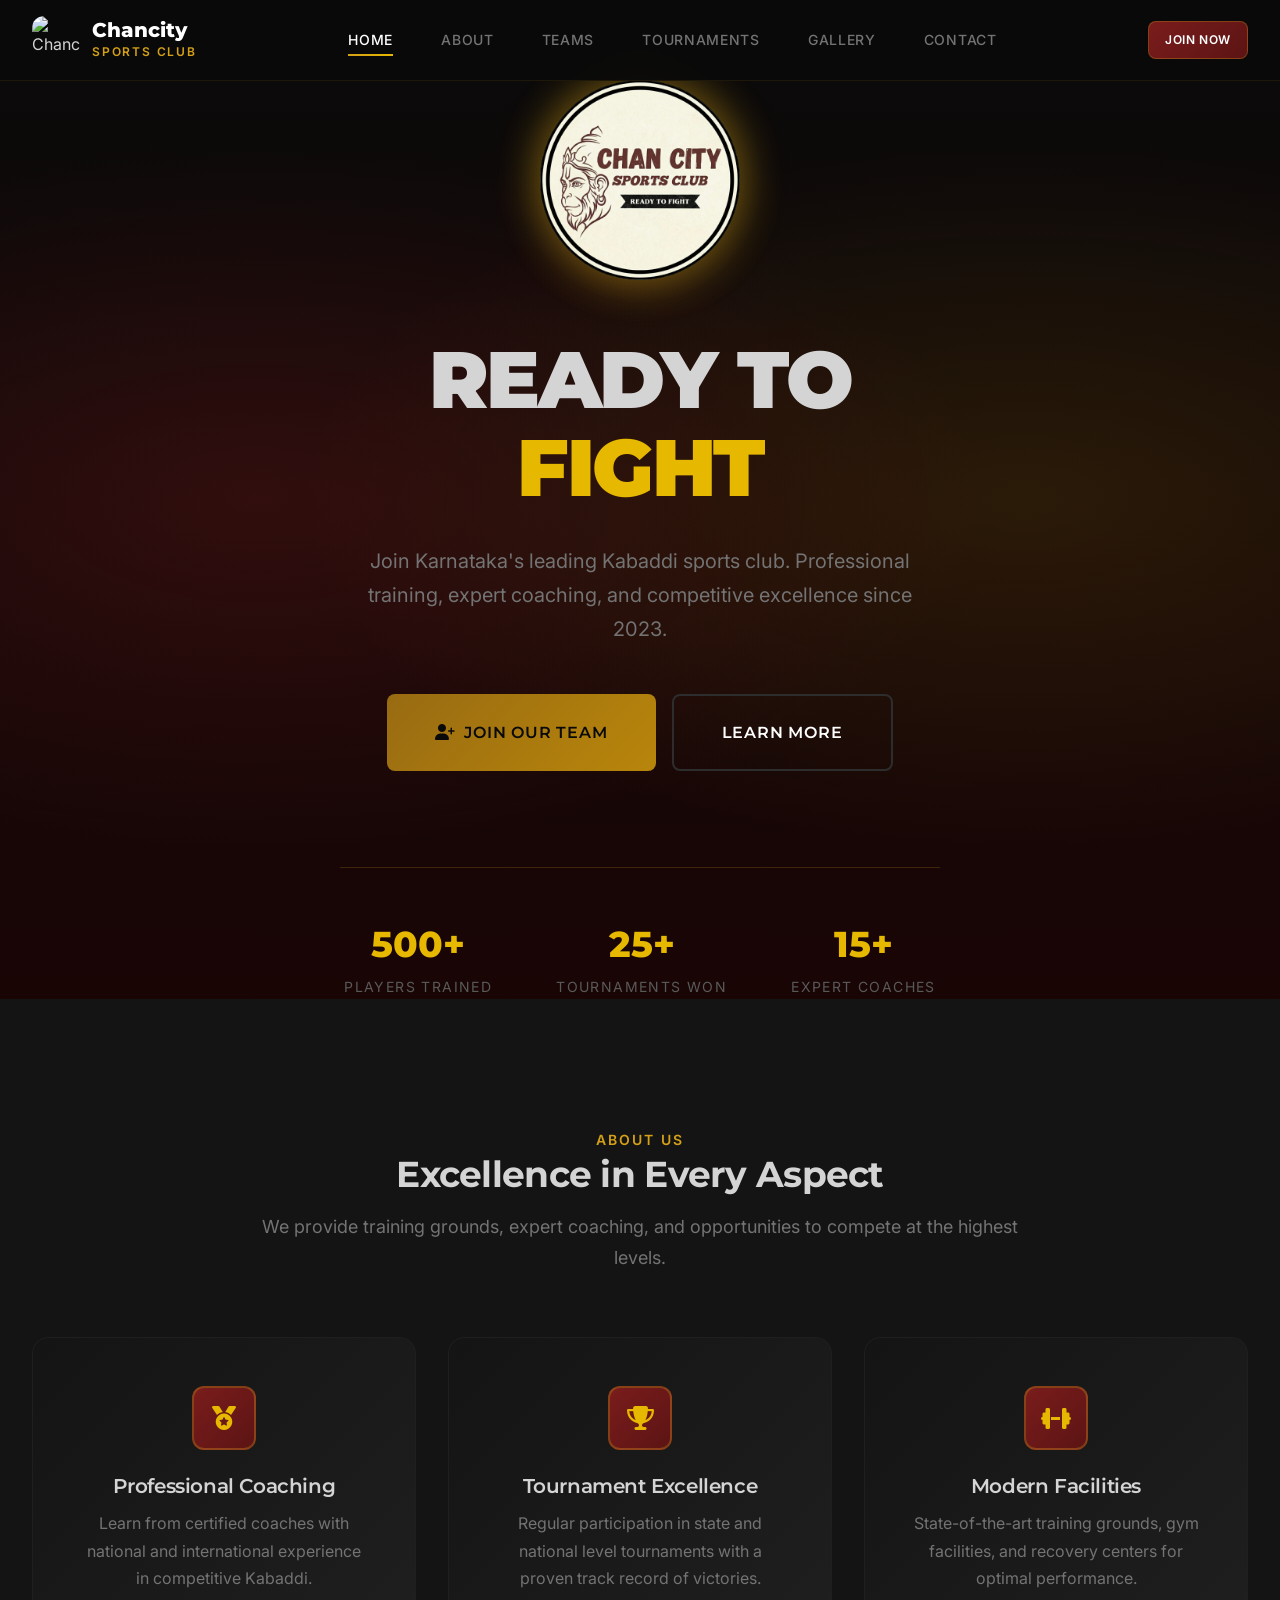
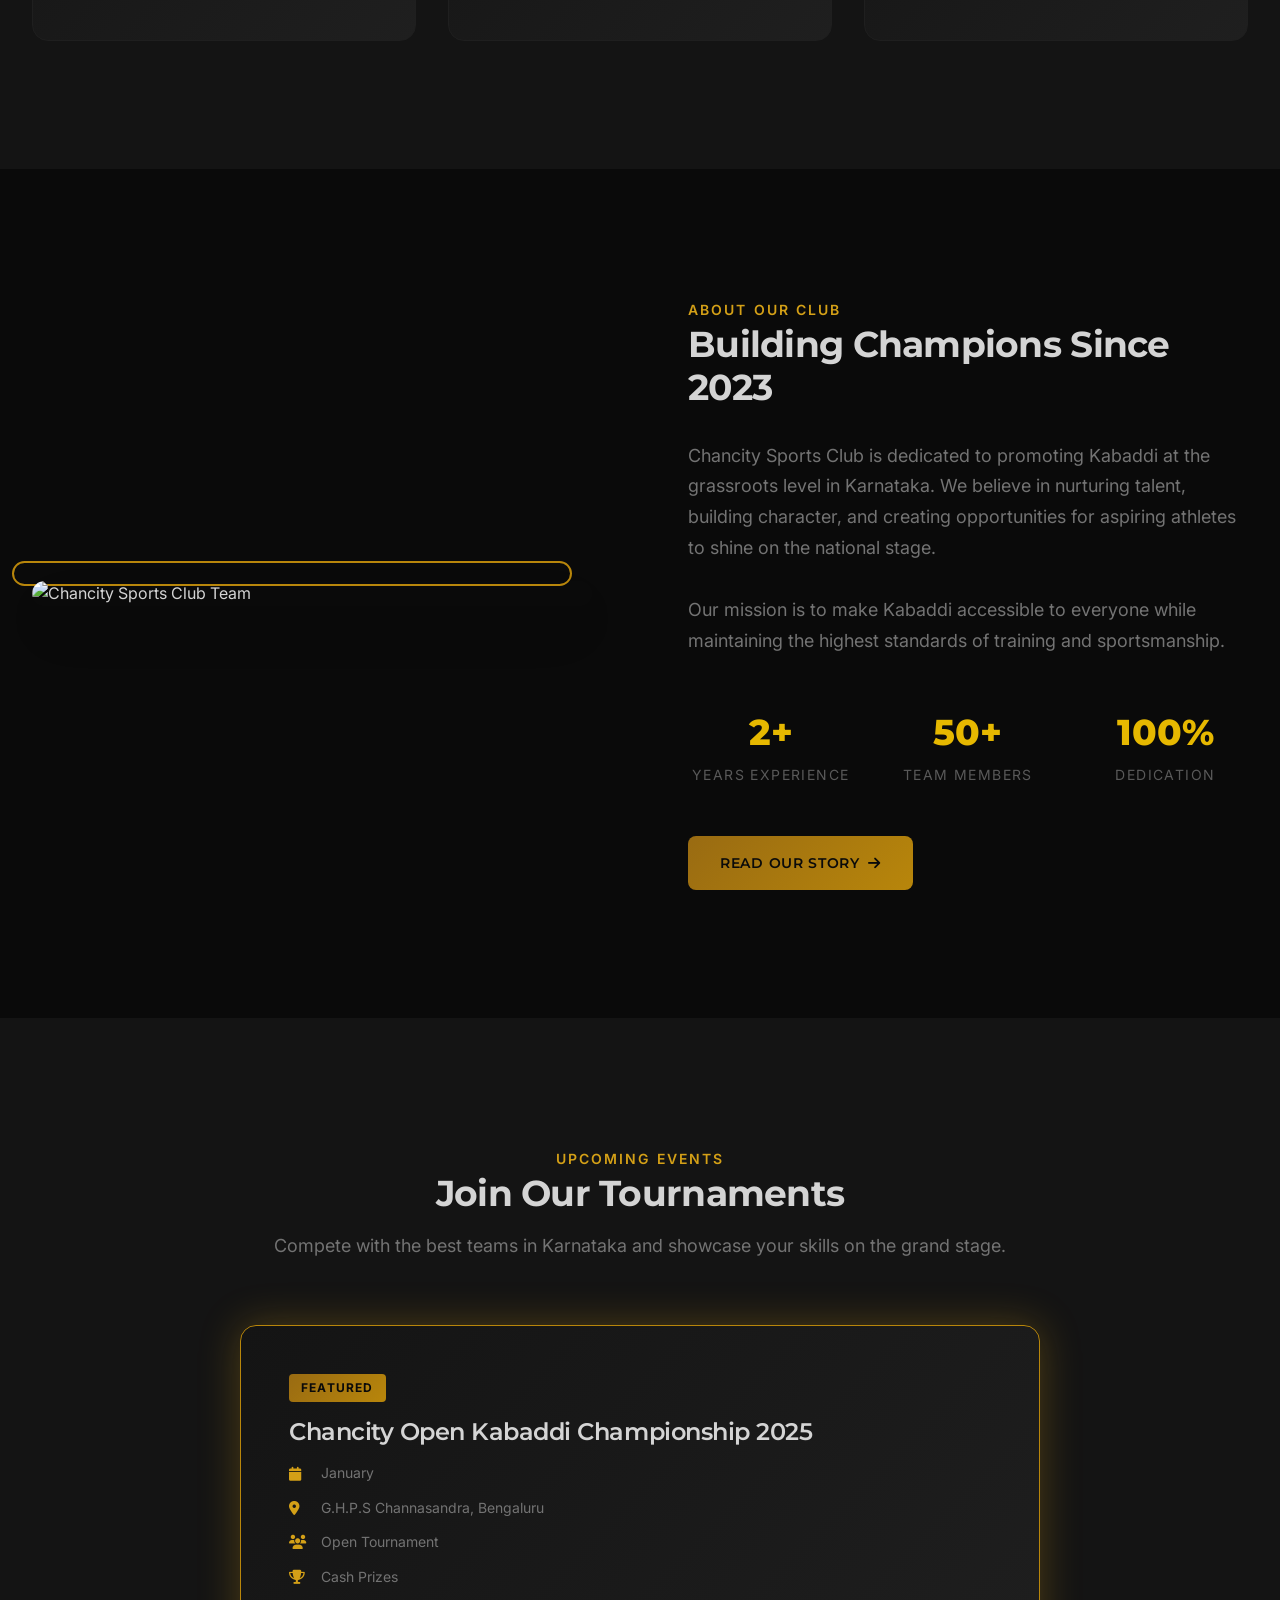
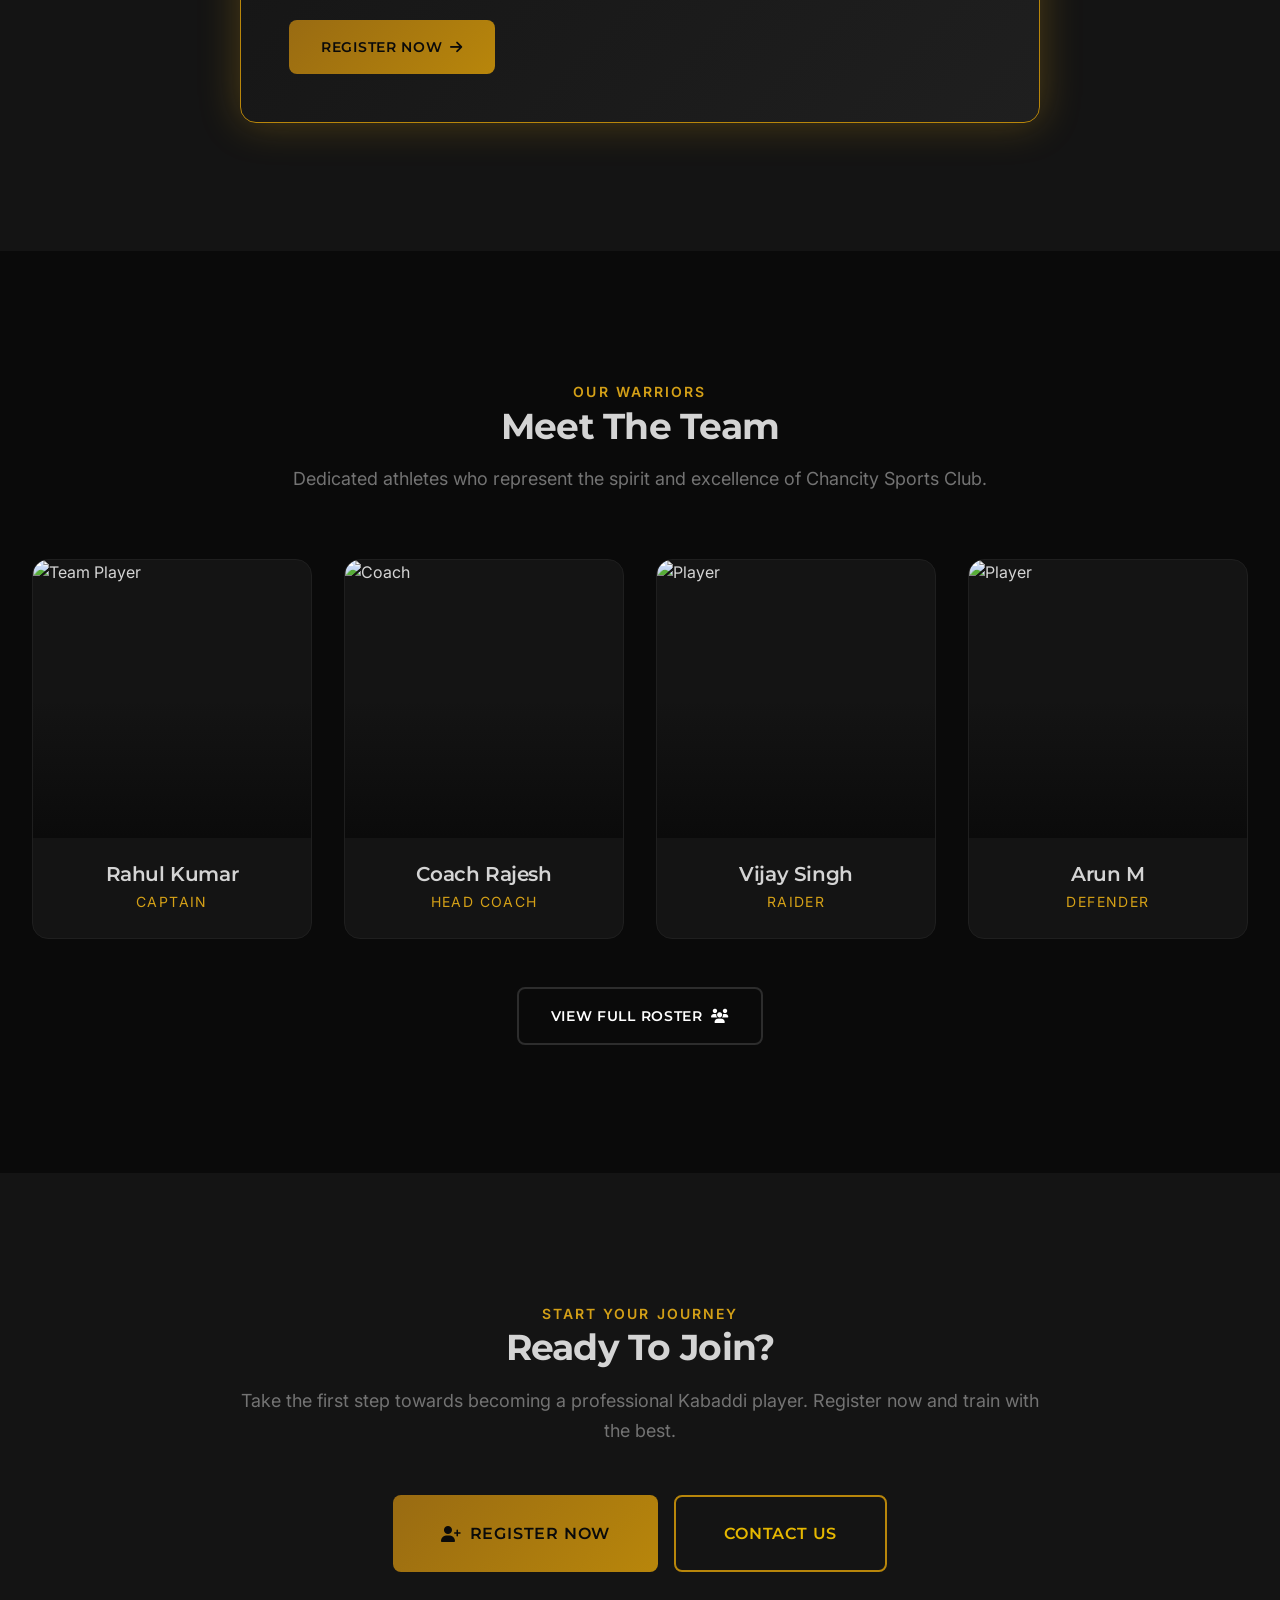
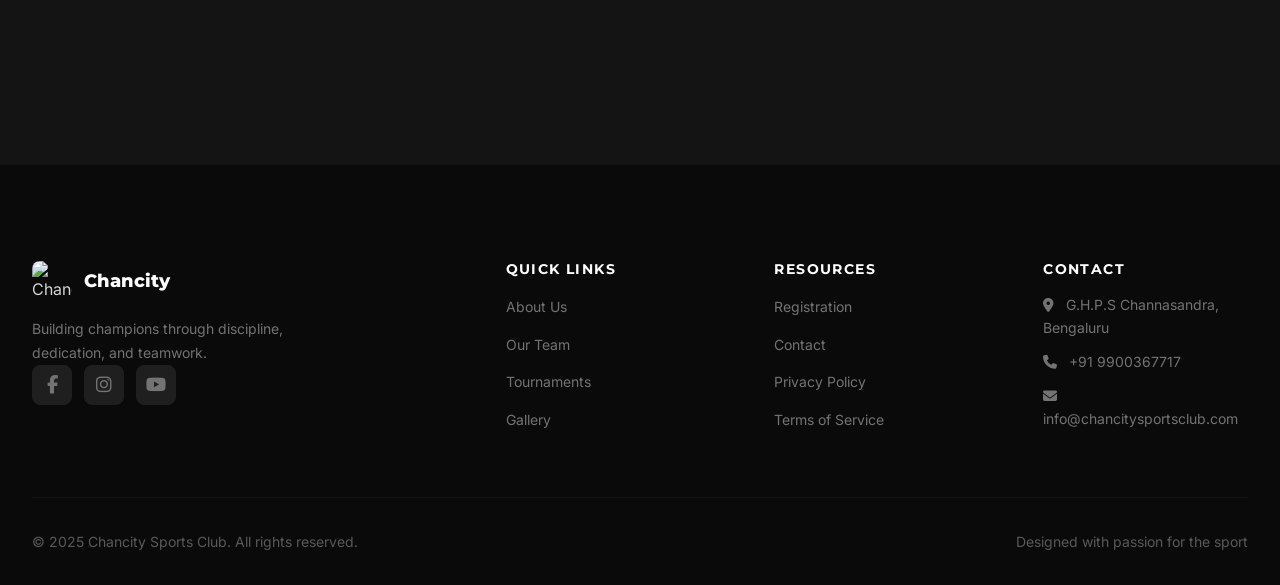
==== commit bf2fb1f7: "Add logo with aura effect above hero title" ====
--- a/index.html
+++ b/index.html
@@ -1,23 +1,28 @@
 <!DOCTYPE html>
 <html lang="en">
+
 <head>
     <meta charset="UTF-8">
     <meta name="viewport" content="width=device-width, initial-scale=1.0">
     <title>Chancity Sports Club | Professional Kabaddi Training & Tournaments</title>
-    <meta name="description" content="Professional coaching, tournaments, and player development. Join Chancity Sports Club today.">
-    
+    <meta name="description"
+        content="Professional coaching, tournaments, and player development. Join Chancity Sports Club today.">
+
     <!-- Fonts -->
     <link rel="preconnect" href="https://fonts.googleapis.com">
     <link rel="preconnect" href="https://fonts.gstatic.com" crossorigin>
-    <link href="https://fonts.googleapis.com/css2?family=Inter:wght@300;400;500;600;700&family=Montserrat:wght@500;600;700;800&display=swap" rel="stylesheet">
-    
+    <link
+        href="https://fonts.googleapis.com/css2?family=Inter:wght@300;400;500;600;700&family=Montserrat:wght@500;600;700;800&display=swap"
+        rel="stylesheet">
+
     <!-- Styles -->
     <link rel="stylesheet" href="css/styles.css">
     <link rel="stylesheet" href="https://cdnjs.cloudflare.com/ajax/libs/font-awesome/6.4.0/css/all.min.css">
-    
+
     <!-- Favicon -->
     <link rel="icon" type="image/jpeg" href="assets/chancity_logo_icon.jpg">
 </head>
+
 <body>
     <!-- Header -->
     <header class="header" id="header">
@@ -30,7 +35,7 @@
                         <span class="logo-subtitle">Sports Club</span>
                     </div>
                 </a>
-                
+
                 <ul class="nav-menu" id="navMenu">
                     <li><a href="index.html" class="nav-link active">Home</a></li>
                     <li><a href="about.html" class="nav-link">About</a></li>
@@ -39,9 +44,9 @@
                     <li><a href="gallery.html" class="nav-link">Gallery</a></li>
                     <li><a href="contact.html" class="nav-link">Contact</a></li>
                 </ul>
-                
+
                 <a href="registration.html" class="nav-cta">Join Now</a>
-                
+
                 <button class="menu-toggle" id="menuToggle" aria-label="Toggle Menu">
                     <span></span>
                     <span></span>
@@ -55,15 +60,16 @@
     <section class="hero">
         <div class="hero-bg"></div>
         <div class="hero-content">
-            <div class="hero-badge">
-                <span>Chancity Sports Club</span>
+            <div class="hero-logo-container">
+                <img src="logo.jpg" alt="Chancity Sports Club Logo" class="hero-logo">
             </div>
             <h1 class="hero-title">
                 Ready To
                 <span class="hero-title-accent">Fight</span>
             </h1>
             <p class="hero-description">
-                Join Karnataka's leading Kabaddi sports club. Professional training, expert coaching, and competitive excellence since 2023.
+                Join Karnataka's leading Kabaddi sports club. Professional training, expert coaching, and competitive
+                excellence since 2023.
             </p>
             <div class="hero-cta">
                 <a href="registration.html" class="btn btn-primary btn-lg">
@@ -74,7 +80,7 @@
                     Learn More
                 </a>
             </div>
-            
+
             <div class="hero-stats">
                 <div class="hero-stat">
                     <span class="hero-stat-number">500+</span>
@@ -102,7 +108,7 @@
                     We provide training grounds, expert coaching, and opportunities to compete at the highest levels.
                 </p>
             </div>
-            
+
             <div class="grid grid-3" data-animate>
                 <div class="feature-card">
                     <div class="feature-icon">
@@ -113,17 +119,18 @@
                         Learn from certified coaches with national and international experience in competitive Kabaddi.
                     </p>
                 </div>
-                
+
                 <div class="feature-card">
                     <div class="feature-icon">
                         <i class="fas fa-trophy"></i>
                     </div>
                     <h3 class="feature-title">Tournament Excellence</h3>
                     <p class="feature-description">
-                        Regular participation in state and national level tournaments with a proven track record of victories.
-                    </p>
-                </div>
-                
+                        Regular participation in state and national level tournaments with a proven track record of
+                        victories.
+                    </p>
+                </div>
+
                 <div class="feature-card">
                     <div class="feature-icon">
                         <i class="fas fa-dumbbell"></i>
@@ -148,10 +155,13 @@
                     <span class="section-subtitle">About Our Club</span>
                     <h2>Building Champions Since 2023</h2>
                     <p class="about-text">
-                        Chancity Sports Club is dedicated to promoting Kabaddi at the grassroots level in Karnataka. We believe in nurturing talent, building character, and creating opportunities for aspiring athletes to shine on the national stage.
+                        Chancity Sports Club is dedicated to promoting Kabaddi at the grassroots level in Karnataka. We
+                        believe in nurturing talent, building character, and creating opportunities for aspiring
+                        athletes to shine on the national stage.
                     </p>
                     <p class="about-text">
-                        Our mission is to make Kabaddi accessible to everyone while maintaining the highest standards of training and sportsmanship.
+                        Our mission is to make Kabaddi accessible to everyone while maintaining the highest standards of
+                        training and sportsmanship.
                     </p>
                     <div class="about-stats">
                         <div class="hero-stat">
@@ -186,7 +196,7 @@
                     Compete with the best teams in Karnataka and showcase your skills on the grand stage.
                 </p>
             </div>
-            
+
             <div style="max-width: 800px; margin: 0 auto;">
                 <div class="tournament-card tournament-card-featured">
                     <span class="tournament-badge">Featured</span>
@@ -228,7 +238,7 @@
                     Dedicated athletes who represent the spirit and excellence of Chancity Sports Club.
                 </p>
             </div>
-            
+
             <div class="grid grid-4" data-animate>
                 <div class="team-card">
                     <div class="team-card-image">
@@ -240,7 +250,7 @@
                         <p class="team-card-role">Captain</p>
                     </div>
                 </div>
-                
+
                 <div class="team-card">
                     <div class="team-card-image">
                         <img src="assets/coach-training.png" alt="Coach">
@@ -251,7 +261,7 @@
                         <p class="team-card-role">Head Coach</p>
                     </div>
                 </div>
-                
+
                 <div class="team-card">
                     <div class="team-card-image">
                         <img src="assets/tournament-action.png" alt="Player">
@@ -262,7 +272,7 @@
                         <p class="team-card-role">Raider</p>
                     </div>
                 </div>
-                
+
                 <div class="team-card">
                     <div class="team-card-image">
                         <img src="assets/hero-kabaddi-action.png" alt="Player">
@@ -274,7 +284,7 @@
                     </div>
                 </div>
             </div>
-            
+
             <div class="text-center mt-8">
                 <a href="teams.html" class="btn btn-secondary">
                     View Full Roster
@@ -291,7 +301,8 @@
                 <span class="section-subtitle">Start Your Journey</span>
                 <h2 class="section-title">Ready To Join?</h2>
                 <p class="section-description">
-                    Take the first step towards becoming a professional Kabaddi player. Register now and train with the best.
+                    Take the first step towards becoming a professional Kabaddi player. Register now and train with the
+                    best.
                 </p>
                 <div class="hero-cta" style="margin-top: var(--space-8);">
                     <a href="registration.html" class="btn btn-primary btn-lg">
@@ -322,15 +333,17 @@
                         <a href="#" class="footer-social-link" aria-label="Facebook">
                             <i class="fab fa-facebook-f"></i>
                         </a>
-                        <a href="https://www.instagram.com/chan_city_sports_club/" class="footer-social-link" aria-label="Instagram" target="_blank">
+                        <a href="https://www.instagram.com/chan_city_sports_club/" class="footer-social-link"
+                            aria-label="Instagram" target="_blank">
                             <i class="fab fa-instagram"></i>
                         </a>
-                        <a href="https://www.youtube.com/@chancitysportsclub" class="footer-social-link" aria-label="YouTube" target="_blank">
+                        <a href="https://www.youtube.com/@chancitysportsclub" class="footer-social-link"
+                            aria-label="YouTube" target="_blank">
                             <i class="fab fa-youtube"></i>
                         </a>
                     </div>
                 </div>
-                
+
                 <div class="footer-column">
                     <h4 class="footer-title">Quick Links</h4>
                     <ul class="footer-links">
@@ -340,7 +353,7 @@
                         <li><a href="gallery.html" class="footer-link">Gallery</a></li>
                     </ul>
                 </div>
-                
+
                 <div class="footer-column">
                     <h4 class="footer-title">Resources</h4>
                     <ul class="footer-links">
@@ -350,7 +363,7 @@
                         <li><a href="#" class="footer-link">Terms of Service</a></li>
                     </ul>
                 </div>
-                
+
                 <div class="footer-column">
                     <h4 class="footer-title">Contact</h4>
                     <ul class="footer-links">
@@ -369,7 +382,7 @@
                     </ul>
                 </div>
             </div>
-            
+
             <div class="footer-bottom">
                 <p class="footer-copyright">
                     &copy; 2025 Chancity Sports Club. All rights reserved.
@@ -386,11 +399,11 @@
         // Mobile Menu Toggle
         const menuToggle = document.getElementById('menuToggle');
         const navMenu = document.getElementById('navMenu');
-        
+
         menuToggle.addEventListener('click', () => {
             navMenu.classList.toggle('active');
         });
-        
+
         // Header scroll effect
         const header = document.getElementById('header');
         window.addEventListener('scroll', () => {
@@ -400,14 +413,14 @@
                 header.classList.remove('header-scrolled');
             }
         });
-        
+
         // Animate elements on scroll
         const observerOptions = {
             root: null,
             rootMargin: '0px',
             threshold: 0.1
         };
-        
+
         const observer = new IntersectionObserver((entries) => {
             entries.forEach(entry => {
                 if (entry.isIntersecting) {
@@ -416,11 +429,12 @@
                 }
             });
         }, observerOptions);
-        
+
         document.querySelectorAll('.section-header, .feature-card, .team-card, .tournament-card').forEach(el => {
             el.style.opacity = '0';
             observer.observe(el);
         });
     </script>
 </body>
-</html>
+
+</html>
--- a/css/styles.css
+++ b/css/styles.css
@@ -15,7 +15,7 @@
     --primary-300: #d64545;
     --primary-200: #e57373;
     --primary-100: #ffcdd2;
-    
+
     /* Secondary Colors - Gold/Amber */
     --gold-900: #3d2808;
     --gold-800: #5c3d0b;
@@ -26,7 +26,7 @@
     --gold-300: #e6b800;
     --gold-200: #ffd700;
     --gold-100: #ffeb99;
-    
+
     /* Neutral Colors */
     --neutral-900: #0a0a0a;
     --neutral-800: #141414;
@@ -39,12 +39,12 @@
     --neutral-100: #d4d4d4;
     --neutral-50: #f5f5f5;
     --neutral-0: #ffffff;
-    
+
     /* Accent Colors */
     --accent-blue: #0066cc;
     --accent-green: #00b300;
     --accent-orange: #ff6600;
-    
+
     /* Semantic Colors */
     --text-primary: var(--neutral-100);
     --text-secondary: var(--neutral-300);
@@ -52,37 +52,58 @@
     --bg-primary: var(--neutral-900);
     --bg-secondary: var(--neutral-800);
     --bg-tertiary: var(--neutral-700);
-    
+
     /* Sports-specific */
     --color-win: #22c55e;
     --color-loss: #ef4444;
     --color-draw: #eab308;
-    
+
     /* Spacing Scale */
-    --space-1: 0.25rem;   /* 4px */
-    --space-2: 0.5rem;    /* 8px */
-    --space-3: 0.75rem;   /* 12px */
-    --space-4: 1rem;      /* 16px */
-    --space-5: 1.5rem;    /* 24px */
-    --space-6: 2rem;      /* 32px */
-    --space-8: 3rem;      /* 48px */
-    --space-10: 4rem;     /* 64px */
-    --space-12: 6rem;     /* 96px */
-    --space-16: 8rem;     /* 128px */
-    
+    --space-1: 0.25rem;
+    /* 4px */
+    --space-2: 0.5rem;
+    /* 8px */
+    --space-3: 0.75rem;
+    /* 12px */
+    --space-4: 1rem;
+    /* 16px */
+    --space-5: 1.5rem;
+    /* 24px */
+    --space-6: 2rem;
+    /* 32px */
+    --space-8: 3rem;
+    /* 48px */
+    --space-10: 4rem;
+    /* 64px */
+    --space-12: 6rem;
+    /* 96px */
+    --space-16: 8rem;
+    /* 128px */
+
     /* Typography Scale */
-    --text-xs: 0.75rem;   /* 12px */
-    --text-sm: 0.875rem;  /* 14px */
-    --text-base: 1rem;    /* 16px */
-    --text-lg: 1.125rem;  /* 18px */
-    --text-xl: 1.25rem;   /* 20px */
-    --text-2xl: 1.5rem;   /* 24px */
-    --text-3xl: 1.875rem; /* 30px */
-    --text-4xl: 2.25rem;  /* 36px */
-    --text-5xl: 3rem;     /* 48px */
-    --text-6xl: 3.75rem;  /* 60px */
-    --text-7xl: 4.5rem;   /* 72px */
-    
+    --text-xs: 0.75rem;
+    /* 12px */
+    --text-sm: 0.875rem;
+    /* 14px */
+    --text-base: 1rem;
+    /* 16px */
+    --text-lg: 1.125rem;
+    /* 18px */
+    --text-xl: 1.25rem;
+    /* 20px */
+    --text-2xl: 1.5rem;
+    /* 24px */
+    --text-3xl: 1.875rem;
+    /* 30px */
+    --text-4xl: 2.25rem;
+    /* 36px */
+    --text-5xl: 3rem;
+    /* 48px */
+    --text-6xl: 3.75rem;
+    /* 60px */
+    --text-7xl: 4.5rem;
+    /* 72px */
+
     /* Shadows */
     --shadow-sm: 0 1px 2px 0 rgba(0, 0, 0, 0.3);
     --shadow-md: 0 4px 6px -1px rgba(0, 0, 0, 0.4), 0 2px 4px -2px rgba(0, 0, 0, 0.3);
@@ -90,7 +111,7 @@
     --shadow-xl: 0 20px 25px -5px rgba(0, 0, 0, 0.5), 0 8px 10px -6px rgba(0, 0, 0, 0.4);
     --shadow-2xl: 0 25px 50px -12px rgba(0, 0, 0, 0.6);
     --shadow-gold: 0 0 40px rgba(212, 160, 23, 0.3);
-    
+
     /* Border Radius */
     --radius-sm: 4px;
     --radius-md: 8px;
@@ -98,13 +119,13 @@
     --radius-xl: 16px;
     --radius-2xl: 24px;
     --radius-full: 9999px;
-    
+
     /* Transitions */
     --transition-fast: 150ms ease;
     --transition-base: 250ms ease;
     --transition-slow: 350ms ease;
     --transition-bounce: 500ms cubic-bezier(0.68, -0.55, 0.265, 1.55);
-    
+
     /* Z-Index Scale */
     --z-dropdown: 100;
     --z-sticky: 200;
@@ -118,7 +139,9 @@
 /* ==========================================================================
    2. RESET & BASE STYLES
    ========================================================================== */
-*, *::before, *::after {
+*,
+*::before,
+*::after {
     box-sizing: border-box;
     margin: 0;
     padding: 0;
@@ -153,7 +176,8 @@
     transition: var(--transition-base);
 }
 
-ul, ol {
+ul,
+ol {
     list-style: none;
 }
 
@@ -164,7 +188,9 @@
     font-family: inherit;
 }
 
-input, textarea, select {
+input,
+textarea,
+select {
     font-family: inherit;
     font-size: inherit;
 }
@@ -172,7 +198,12 @@
 /* ==========================================================================
    3. TYPOGRAPHY
    ========================================================================== */
-h1, h2, h3, h4, h5, h6 {
+h1,
+h2,
+h3,
+h4,
+h5,
+h6 {
     font-family: 'Montserrat', 'Inter', sans-serif;
     font-weight: 700;
     line-height: 1.2;
@@ -310,7 +341,10 @@
 }
 
 @media (max-width: 768px) {
-    .grid-2, .grid-3, .grid-4 {
+
+    .grid-2,
+    .grid-3,
+    .grid-4 {
         grid-template-columns: 1fr;
     }
 }
@@ -450,12 +484,12 @@
 .nav-cta {
     background: linear-gradient(135deg, var(--primary-500), var(--primary-600));
     color: var(--neutral-0);
-    padding: var(--space-3) var(--space-5);
+    padding: var(--space-2) var(--space-4);
     border-radius: var(--radius-md);
     font-weight: 600;
     text-transform: uppercase;
     letter-spacing: 0.05em;
-    font-size: var(--text-sm);
+    font-size: var(--text-xs);
     border: 1px solid rgba(212, 160, 23, 0.3);
     transition: var(--transition-base);
 }
@@ -487,7 +521,7 @@
     .menu-toggle {
         display: flex;
     }
-    
+
     .nav-menu {
         position: fixed;
         top: 80px;
@@ -503,7 +537,7 @@
         transition: var(--transition-slow);
         border-bottom: 1px solid var(--neutral-800);
     }
-    
+
     .nav-menu.active {
         transform: translateY(0);
         opacity: 1;
@@ -527,7 +561,7 @@
 .hero-bg {
     position: absolute;
     inset: 0;
-    background: 
+    background:
         radial-gradient(ellipse at 20% 50%, rgba(122, 28, 28, 0.3) 0%, transparent 50%),
         radial-gradient(ellipse at 80% 50%, rgba(184, 134, 11, 0.15) 0%, transparent 50%),
         linear-gradient(180deg, var(--neutral-900) 0%, var(--primary-900) 100%);
@@ -577,8 +611,91 @@
 }
 
 @keyframes pulse {
-    0%, 100% { opacity: 1; }
-    50% { opacity: 0.5; }
+
+    0%,
+    100% {
+        opacity: 1;
+    }
+
+    50% {
+        opacity: 0.5;
+    }
+}
+
+/* Hero Logo with Aura */
+.hero-logo-container {
+    display: inline-block;
+    margin-bottom: var(--space-8);
+    position: relative;
+}
+
+.hero-logo {
+    width: 200px;
+    height: 200px;
+    border-radius: 50%;
+    object-fit: cover;
+    position: relative;
+    z-index: 2;
+    box-shadow: 0 0 40px rgba(212, 160, 23, 0.4);
+}
+
+/* Aura effect behind logo */
+.hero-logo-container::before {
+    content: '';
+    position: absolute;
+    top: 50%;
+    left: 50%;
+    transform: translate(-50%, -50%);
+    width: 250px;
+    height: 250px;
+    background: radial-gradient(circle, rgba(212, 160, 23, 0.4) 0%, rgba(212, 160, 23, 0.2) 30%, transparent 70%);
+    border-radius: 50%;
+    z-index: 1;
+    animation: auraGlow 2s ease-in-out infinite alternate;
+}
+
+/* Outer aura ring */
+.hero-logo-container::after {
+    content: '';
+    position: absolute;
+    top: 50%;
+    left: 50%;
+    transform: translate(-50%, -50%);
+    width: 300px;
+    height: 300px;
+    background: radial-gradient(circle, rgba(255, 215, 0, 0.2) 0%, rgba(212, 160, 23, 0.1) 40%, transparent 70%);
+    border-radius: 50%;
+    z-index: 0;
+    animation: auraGlow 2s ease-in-out infinite alternate-reverse;
+}
+
+@keyframes auraGlow {
+    0% {
+        opacity: 0.6;
+        transform: translate(-50%, -50%) scale(0.95);
+    }
+
+    100% {
+        opacity: 1;
+        transform: translate(-50%, -50%) scale(1.05);
+    }
+}
+
+@media (max-width: 768px) {
+    .hero-logo {
+        width: 150px;
+        height: 150px;
+    }
+
+    .hero-logo-container::before {
+        width: 200px;
+        height: 200px;
+    }
+
+    .hero-logo-container::after {
+        width: 240px;
+        height: 240px;
+    }
 }
 
 .hero-title {
@@ -924,7 +1041,7 @@
         grid-template-columns: 1fr;
         gap: var(--space-8);
     }
-    
+
     .about-image::before {
         display: none;
     }
@@ -1052,7 +1169,7 @@
     .form-row {
         grid-template-columns: 1fr;
     }
-    
+
     .form-container {
         padding: var(--space-6);
     }
@@ -1280,7 +1397,7 @@
     .footer-grid {
         grid-template-columns: 1fr;
     }
-    
+
     .footer-bottom {
         flex-direction: column;
         text-align: center;
@@ -1290,19 +1407,49 @@
 /* ==========================================================================
    15. UTILITY CLASSES
    ========================================================================== */
-.bg-primary { background-color: var(--bg-primary); }
-.bg-secondary { background-color: var(--bg-secondary); }
-.bg-accent { background: linear-gradient(135deg, var(--primary-500), var(--primary-600)); }
-
-.text-gold { color: var(--gold-300); }
-.text-muted { color: var(--text-muted); }
-
-.mt-4 { margin-top: var(--space-4); }
-.mt-6 { margin-top: var(--space-6); }
-.mt-8 { margin-top: var(--space-8); }
-.mb-4 { margin-bottom: var(--space-4); }
-.mb-6 { margin-bottom: var(--space-6); }
-.mb-8 { margin-bottom: var(--space-8); }
+.bg-primary {
+    background-color: var(--bg-primary);
+}
+
+.bg-secondary {
+    background-color: var(--bg-secondary);
+}
+
+.bg-accent {
+    background: linear-gradient(135deg, var(--primary-500), var(--primary-600));
+}
+
+.text-gold {
+    color: var(--gold-300);
+}
+
+.text-muted {
+    color: var(--text-muted);
+}
+
+.mt-4 {
+    margin-top: var(--space-4);
+}
+
+.mt-6 {
+    margin-top: var(--space-6);
+}
+
+.mt-8 {
+    margin-top: var(--space-8);
+}
+
+.mb-4 {
+    margin-bottom: var(--space-4);
+}
+
+.mb-6 {
+    margin-bottom: var(--space-6);
+}
+
+.mb-8 {
+    margin-bottom: var(--space-8);
+}
 
 /* ==========================================================================
    16. ANIMATIONS
@@ -1312,6 +1459,7 @@
         opacity: 0;
         transform: translateY(30px);
     }
+
     to {
         opacity: 1;
         transform: translateY(0);
@@ -1319,8 +1467,13 @@
 }
 
 @keyframes fadeIn {
-    from { opacity: 0; }
-    to { opacity: 1; }
+    from {
+        opacity: 0;
+    }
+
+    to {
+        opacity: 1;
+    }
 }
 
 @keyframes slideInLeft {
@@ -1328,6 +1481,7 @@
         opacity: 0;
         transform: translateX(-50px);
     }
+
     to {
         opacity: 1;
         transform: translateX(0);
@@ -1339,6 +1493,7 @@
         opacity: 0;
         transform: translateX(50px);
     }
+
     to {
         opacity: 1;
         transform: translateX(0);
@@ -1350,6 +1505,7 @@
         opacity: 0;
         transform: scale(0.9);
     }
+
     to {
         opacity: 1;
         transform: scale(1);
@@ -1373,12 +1529,29 @@
 }
 
 /* Stagger animation delays */
-[data-animate] > *:nth-child(1) { animation-delay: 0.1s; }
-[data-animate] > *:nth-child(2) { animation-delay: 0.2s; }
-[data-animate] > *:nth-child(3) { animation-delay: 0.3s; }
-[data-animate] > *:nth-child(4) { animation-delay: 0.4s; }
-[data-animate] > *:nth-child(5) { animation-delay: 0.5s; }
-[data-animate] > *:nth-child(6) { animation-delay: 0.6s; }
+[data-animate]>*:nth-child(1) {
+    animation-delay: 0.1s;
+}
+
+[data-animate]>*:nth-child(2) {
+    animation-delay: 0.2s;
+}
+
+[data-animate]>*:nth-child(3) {
+    animation-delay: 0.3s;
+}
+
+[data-animate]>*:nth-child(4) {
+    animation-delay: 0.4s;
+}
+
+[data-animate]>*:nth-child(5) {
+    animation-delay: 0.5s;
+}
+
+[data-animate]>*:nth-child(6) {
+    animation-delay: 0.6s;
+}
 
 /* ==========================================================================
    17. SCROLLBAR STYLING
@@ -1417,16 +1590,16 @@
         --space-12: 3rem;
         --space-10: 2.5rem;
     }
-    
+
     h1 {
         font-size: var(--text-4xl);
     }
-    
+
     h2 {
         font-size: var(--text-3xl);
     }
-    
+
     .section {
         padding: var(--space-12) 0;
     }
-}
+}
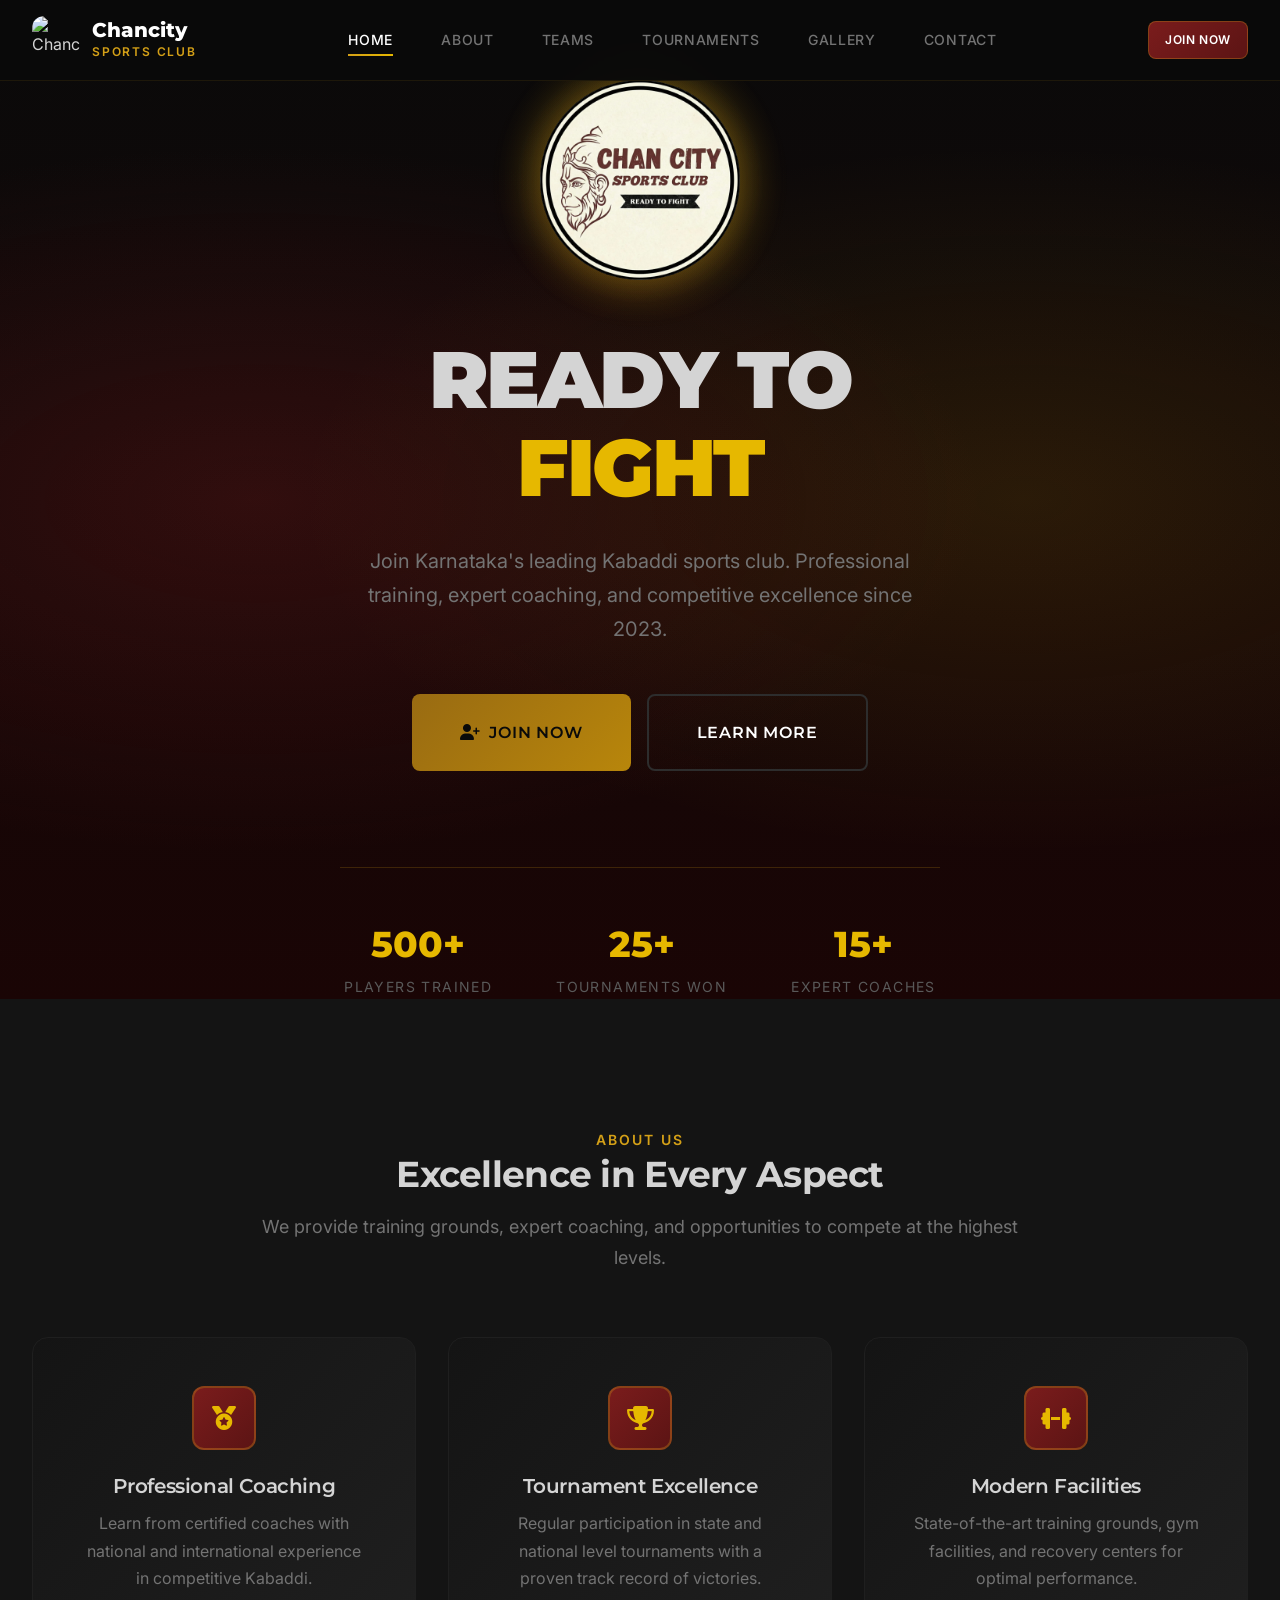
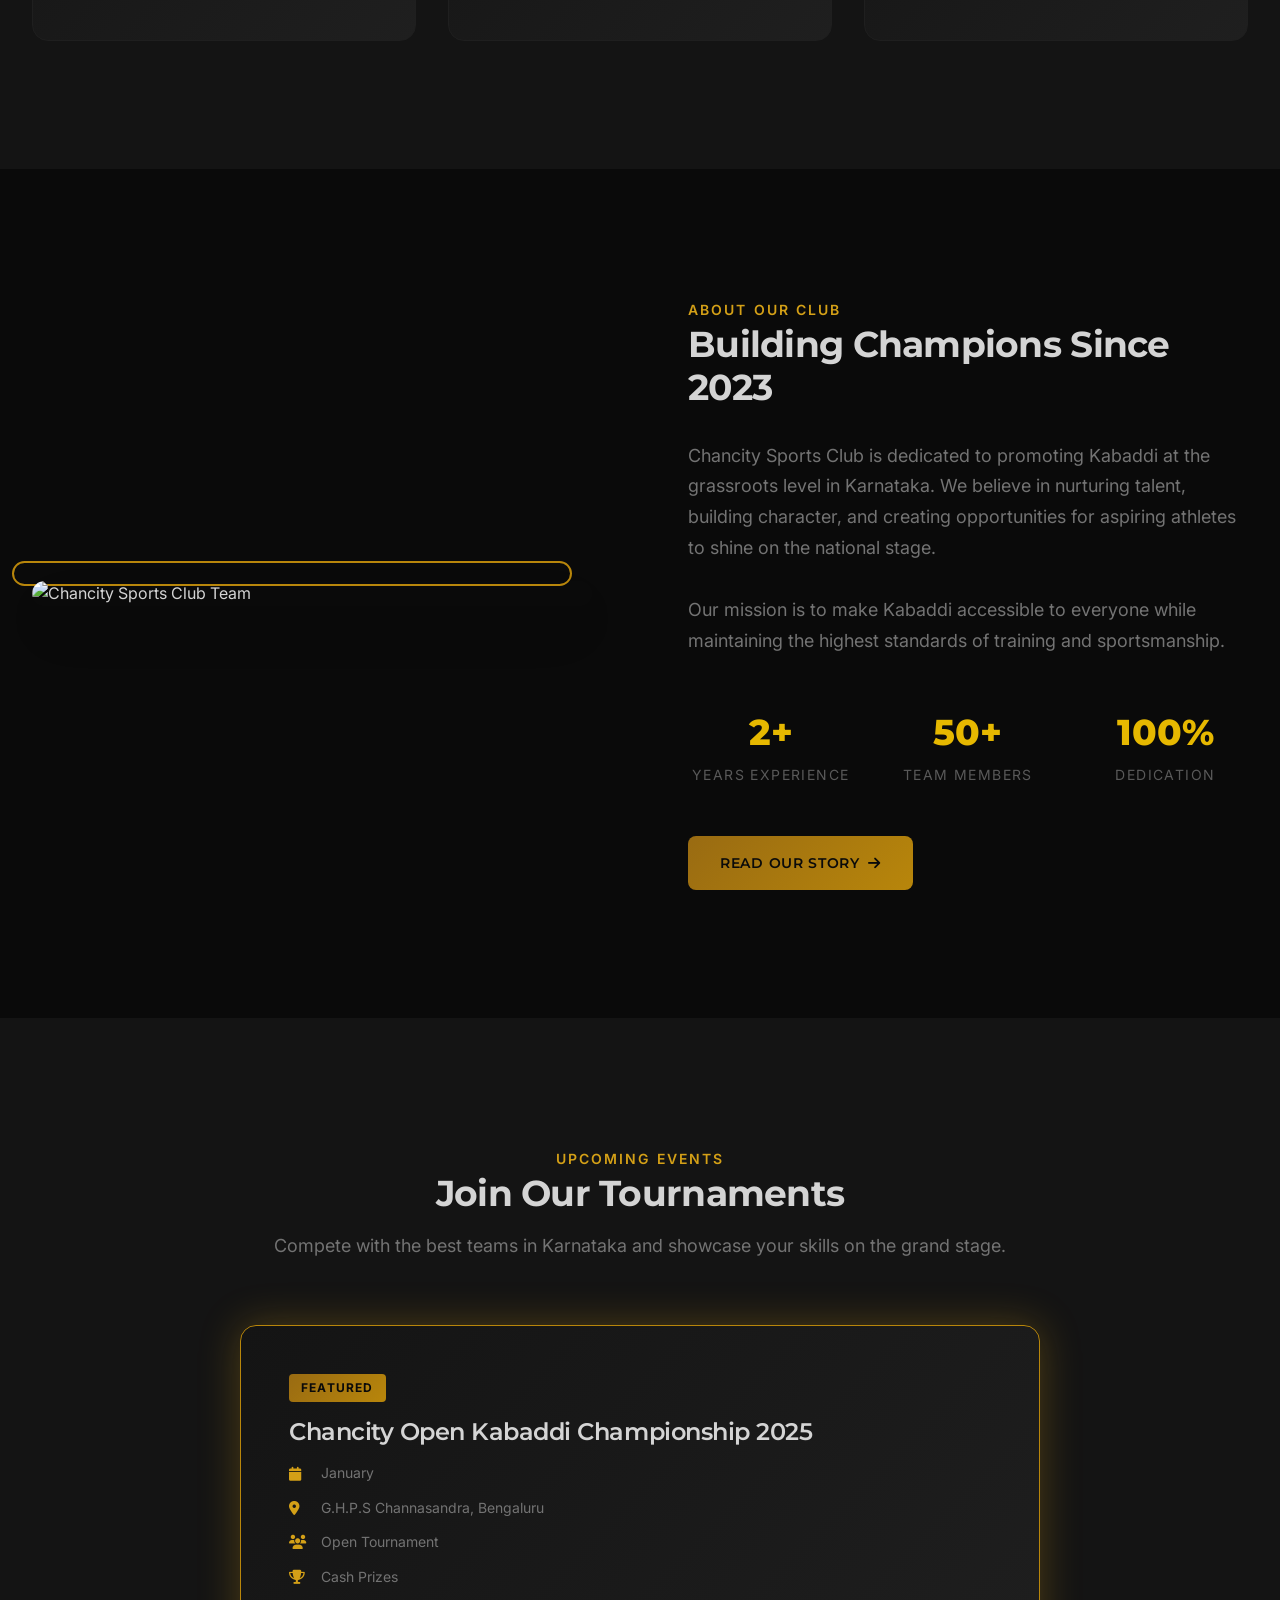
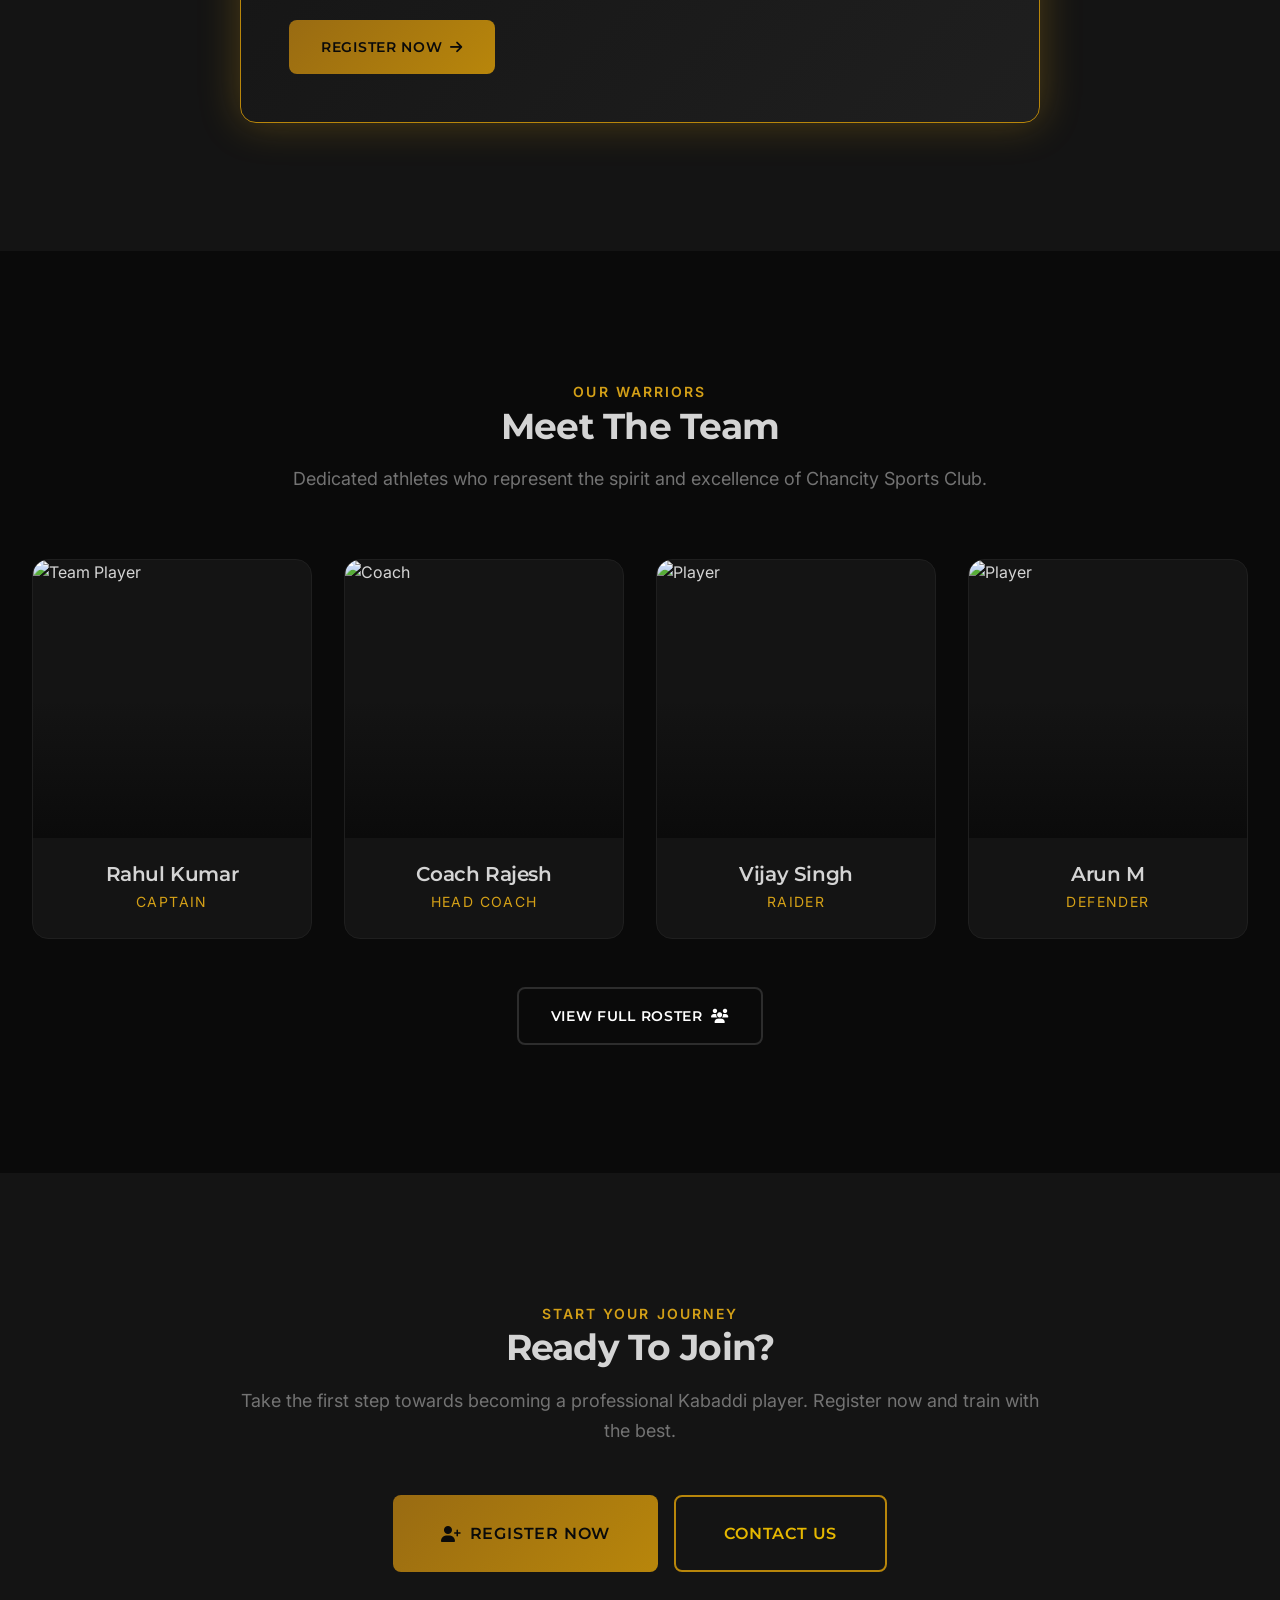
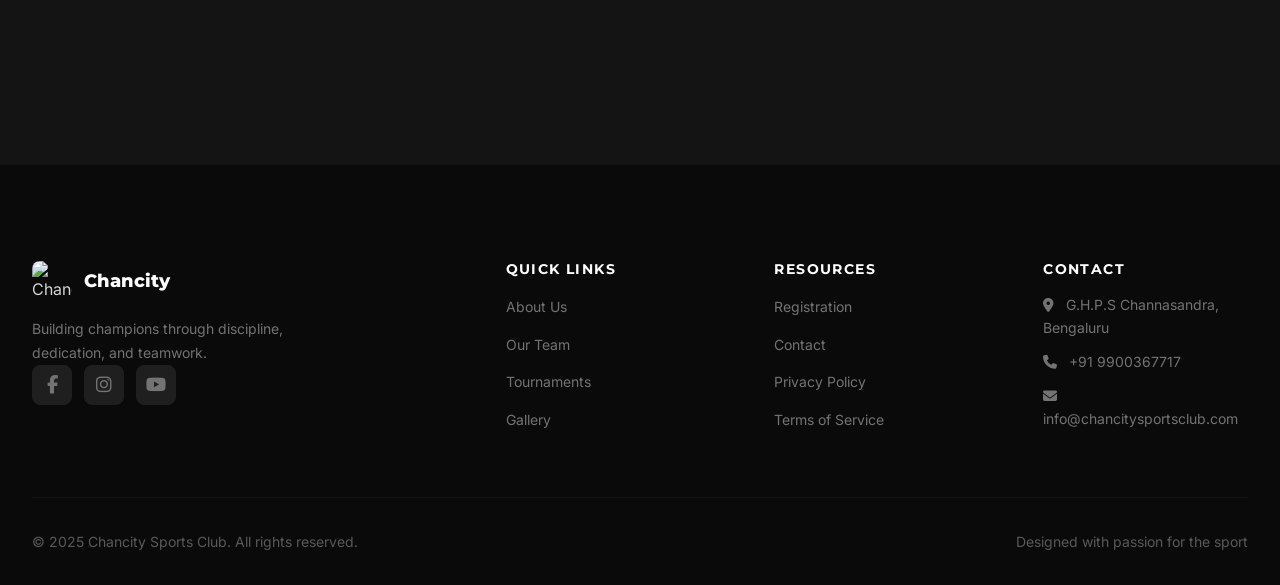
==== commit 44578788: "Update index.html" ====
--- a/index.html
+++ b/index.html
@@ -74,7 +74,7 @@
             <div class="hero-cta">
                 <a href="registration.html" class="btn btn-primary btn-lg">
                     <i class="fas fa-user-plus"></i>
-                    Join Our Team
+                    Join Now
                 </a>
                 <a href="about.html" class="btn btn-secondary btn-lg">
                     Learn More
@@ -437,4 +437,4 @@
     </script>
 </body>
 
-</html>+</html>
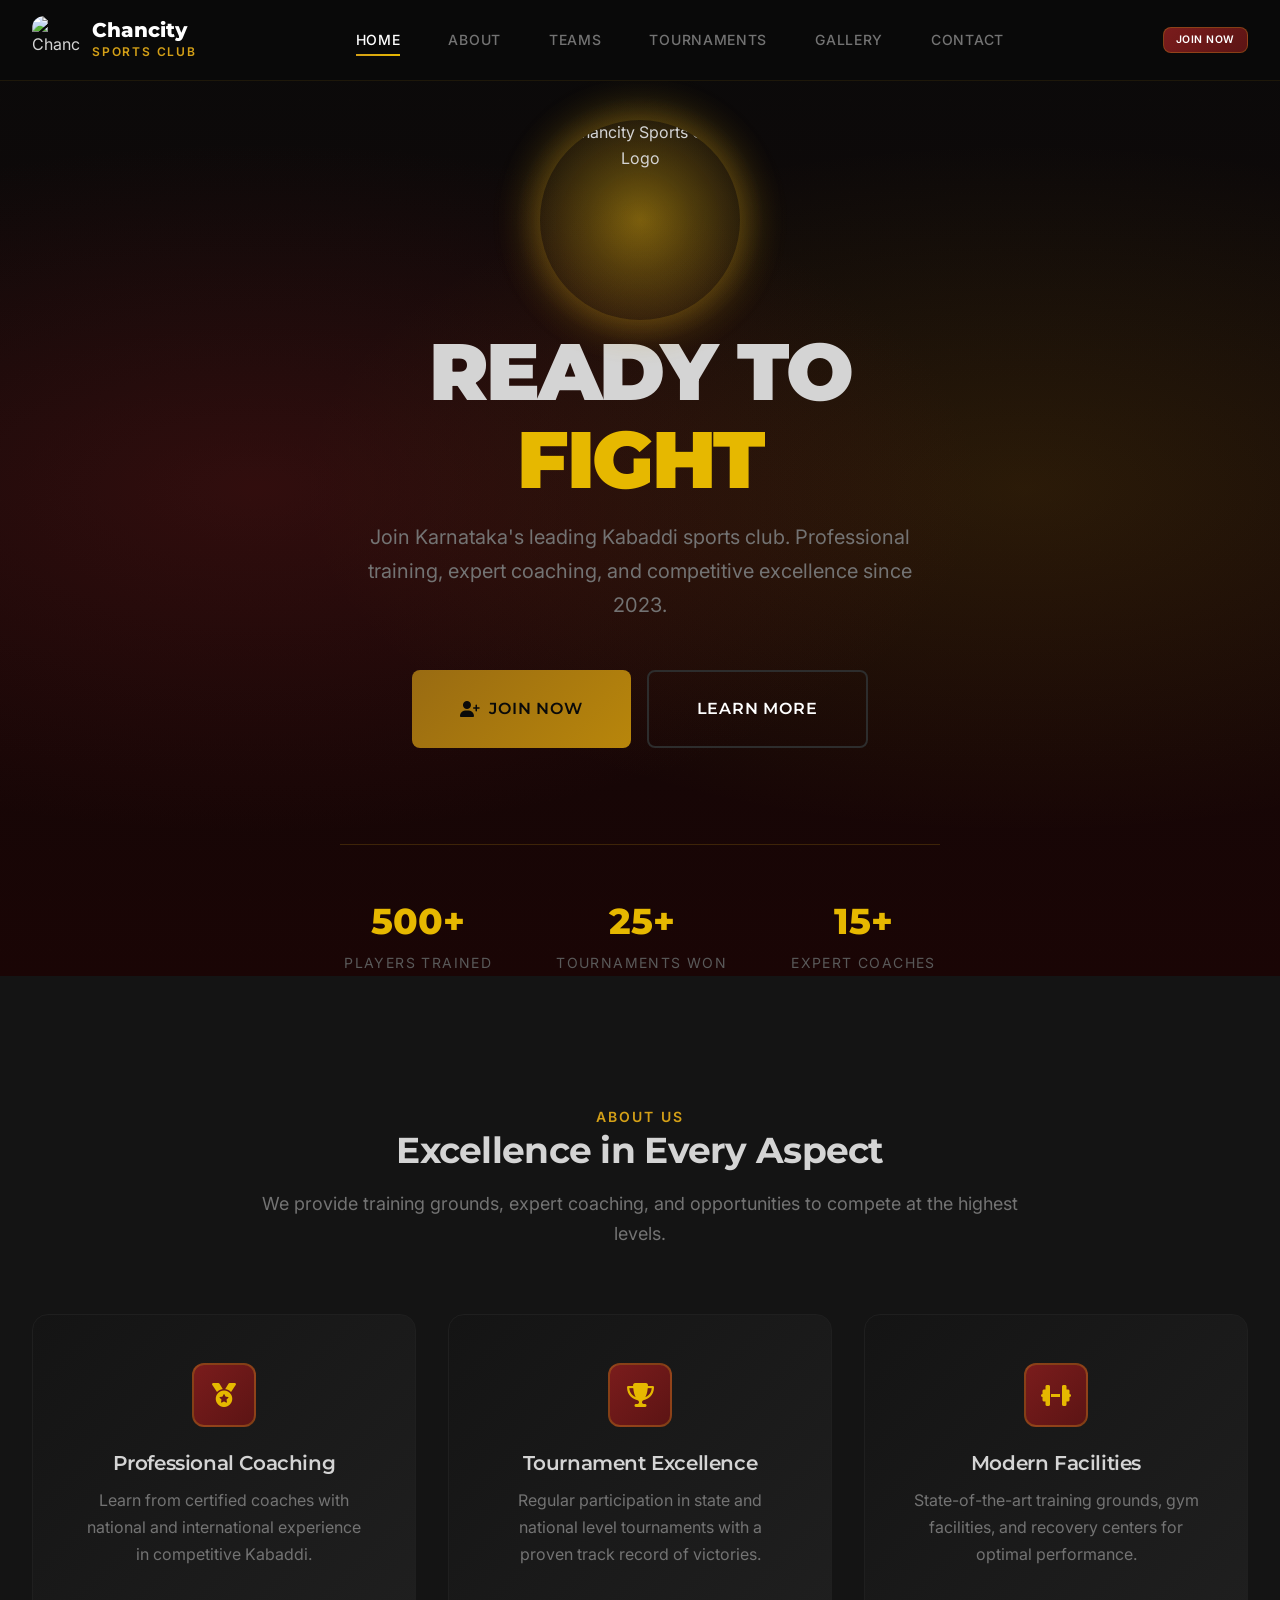
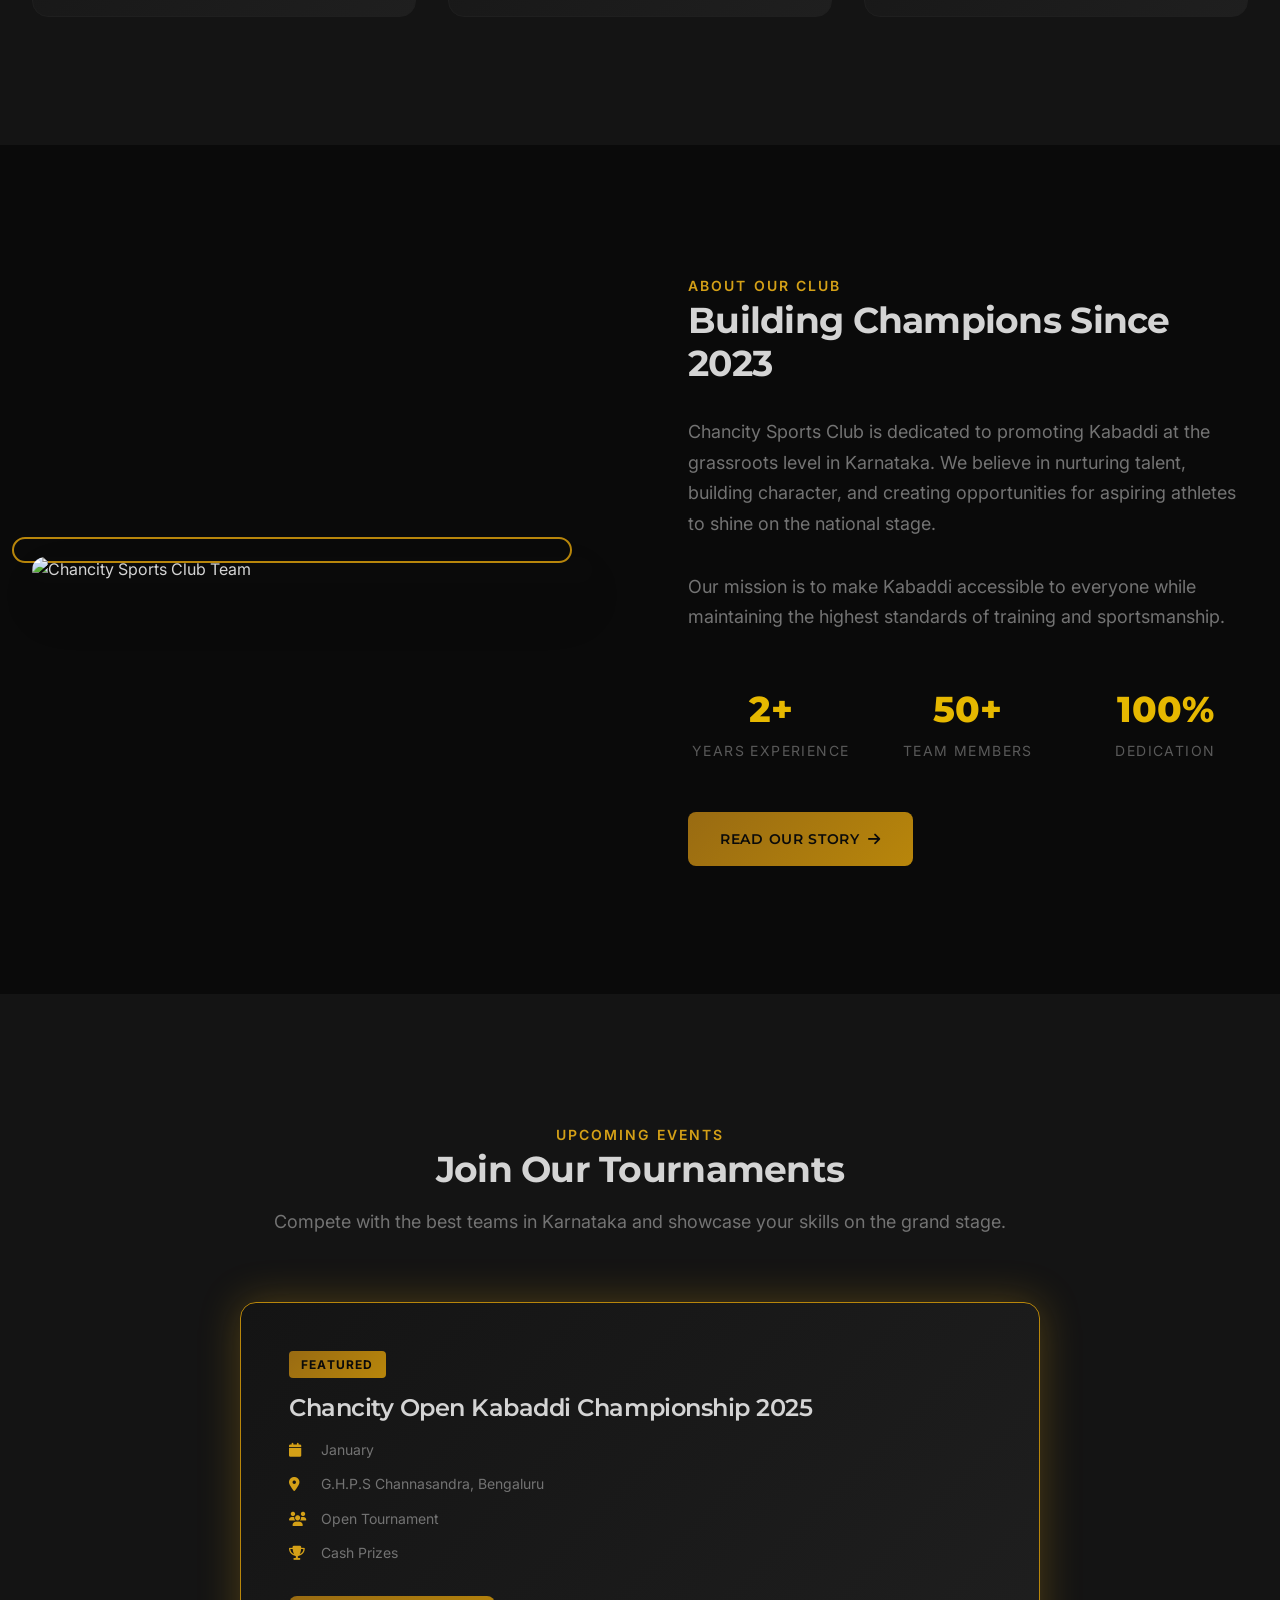
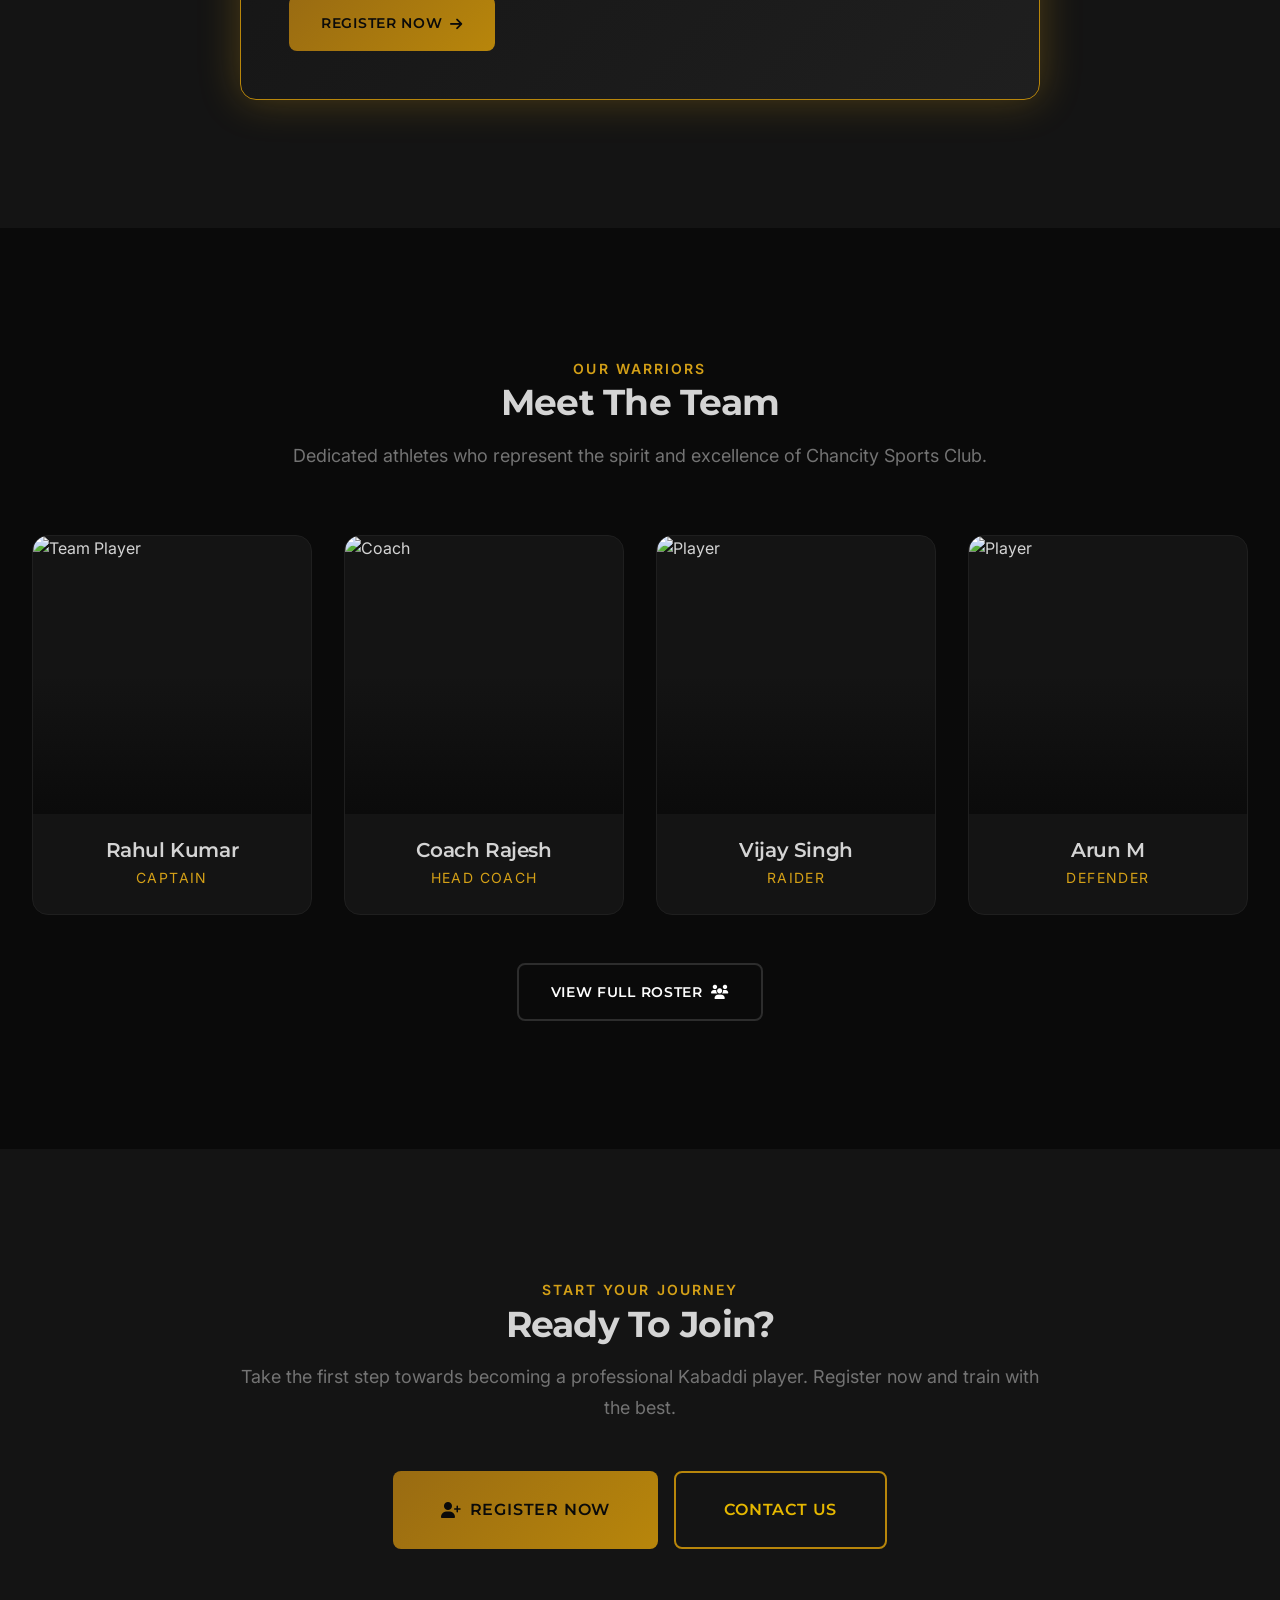
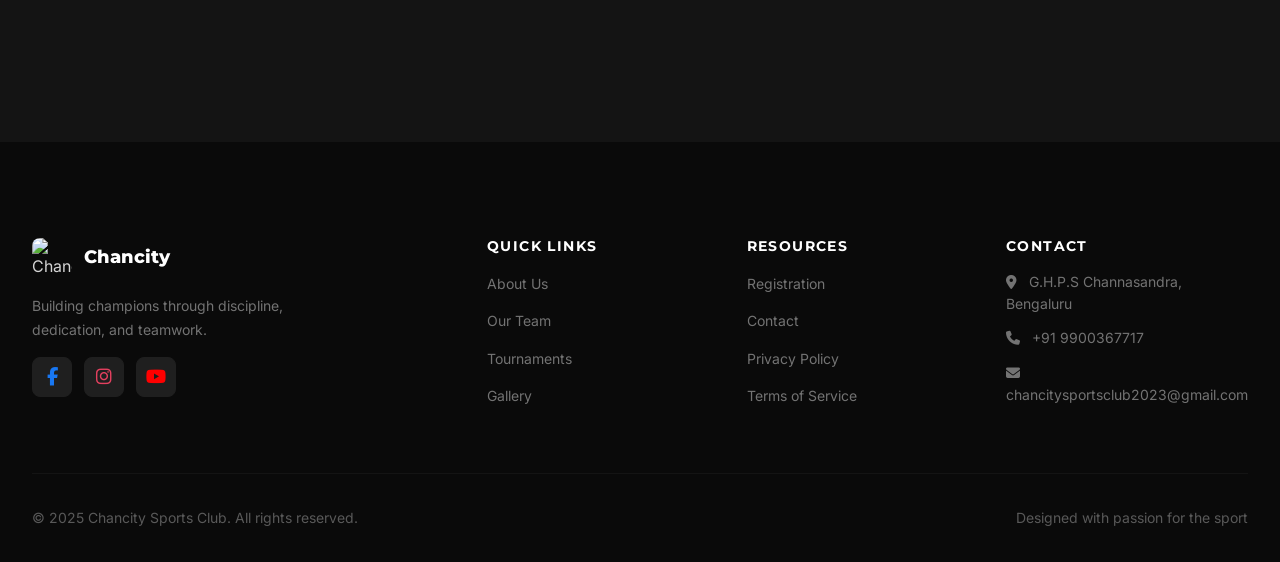
==== commit c4c8ab77: "Add sponsor card to contact page, fix homepage logo spacing, update email addresses, improve mobile " ====
--- a/index.html
+++ b/index.html
@@ -61,7 +61,7 @@
         <div class="hero-bg"></div>
         <div class="hero-content">
             <div class="hero-logo-container">
-                <img src="logo.jpg" alt="Chancity Sports Club Logo" class="hero-logo">
+                <img src="assets/chancity_logo_icon.jpg" alt="Chancity Sports Club Logo" class="hero-logo">
             </div>
             <h1 class="hero-title">
                 Ready To
@@ -330,14 +330,14 @@
                         Building champions through discipline, dedication, and teamwork.
                     </p>
                     <div class="footer-social">
-                        <a href="#" class="footer-social-link" aria-label="Facebook">
+                        <a href="#" class="footer-social-link facebook" aria-label="Facebook">
                             <i class="fab fa-facebook-f"></i>
                         </a>
-                        <a href="https://www.instagram.com/chan_city_sports_club/" class="footer-social-link"
+                        <a href="https://www.instagram.com/chan_city_sports_club/" class="footer-social-link instagram"
                             aria-label="Instagram" target="_blank">
                             <i class="fab fa-instagram"></i>
                         </a>
-                        <a href="https://www.youtube.com/@chancitysportsclub" class="footer-social-link"
+                        <a href="https://www.youtube.com/@chancitysportsclub" class="footer-social-link youtube"
                             aria-label="YouTube" target="_blank">
                             <i class="fab fa-youtube"></i>
                         </a>
@@ -376,8 +376,8 @@
                             +91 9900367717
                         </li>
                         <li class="footer-link">
-                            <i class="fas fa-envelope" style="margin-right: var(--space-2);"></i>
-                            info@chancitysportsclub.com
+<i class="fas fa-envelope" style="margin-right: var(--space-2);"></i>
+                            chancitysportsclub2023@gmail.com
                         </li>
                     </ul>
                 </div>
@@ -437,4 +437,4 @@
     </script>
 </body>
 
-</html>
+</html>
--- a/css/styles.css
+++ b/css/styles.css
@@ -484,12 +484,12 @@
 .nav-cta {
     background: linear-gradient(135deg, var(--primary-500), var(--primary-600));
     color: var(--neutral-0);
-    padding: var(--space-2) var(--space-4);
+    padding: var(--space-1) var(--space-3);
     border-radius: var(--radius-md);
     font-weight: 600;
     text-transform: uppercase;
     letter-spacing: 0.05em;
-    font-size: var(--text-xs);
+    font-size: 0.65rem;
     border: 1px solid rgba(212, 160, 23, 0.3);
     transition: var(--transition-base);
 }
@@ -555,7 +555,7 @@
     justify-content: center;
     position: relative;
     overflow: hidden;
-    padding-top: 80px;
+    padding-top: 120px;
 }
 
 .hero-bg {
@@ -625,7 +625,7 @@
 /* Hero Logo with Aura */
 .hero-logo-container {
     display: inline-block;
-    margin-bottom: var(--space-8);
+    margin-bottom: 0;
     position: relative;
 }
 
@@ -682,19 +682,28 @@
 }
 
 @media (max-width: 768px) {
+    .hero {
+        padding-top: 100px;
+    }
+
     .hero-logo {
-        width: 150px;
-        height: 150px;
+        width: 140px;
+        height: 140px;
     }
 
     .hero-logo-container::before {
-        width: 200px;
-        height: 200px;
+        width: 180px;
+        height: 180px;
     }
 
     .hero-logo-container::after {
-        width: 240px;
-        height: 240px;
+        width: 220px;
+        height: 220px;
+    }
+
+    .hero-title {
+        margin-top: var(--space-1);
+        margin-bottom: var(--space-3);
     }
 }
 
@@ -702,7 +711,8 @@
     font-size: clamp(2.5rem, 8vw, 5rem);
     font-weight: 900;
     line-height: 1.1;
-    margin-bottom: var(--space-6);
+    margin-bottom: var(--space-4);
+    margin-top: var(--space-2);
     text-transform: uppercase;
 }
 
@@ -1349,6 +1359,7 @@
 .footer-social {
     display: flex;
     gap: var(--space-3);
+    margin-top: var(--space-4);
 }
 
 .footer-social-link {
@@ -1360,16 +1371,44 @@
     display: flex;
     align-items: center;
     justify-content: center;
-    color: var(--text-secondary);
     font-size: var(--text-lg);
     transition: var(--transition-base);
 }
 
+/* Social media brand colors */
+.footer-social-link.facebook {
+    color: #1877F2;
+}
+
+.footer-social-link.instagram {
+    color: #E4405F;
+}
+
+.footer-social-link.youtube {
+    color: #FF0000;
+}
+
 .footer-social-link:hover {
-    background: var(--gold-500);
-    border-color: var(--gold-500);
-    color: var(--neutral-900);
-    transform: translateY(-2px);
+    transform: translateY(-3px) scale(1.1);
+    box-shadow: 0 8px 20px rgba(0, 0, 0, 0.3);
+}
+
+.footer-social-link.facebook:hover {
+    background: #1877F2;
+    border-color: #1877F2;
+    color: var(--neutral-0);
+}
+
+.footer-social-link.instagram:hover {
+    background: linear-gradient(45deg, #f09433, #e6683c, #dc2743, #cc2366, #bc1888);
+    border-color: #E4405F;
+    color: var(--neutral-0);
+}
+
+.footer-social-link.youtube:hover {
+    background: #FF0000;
+    border-color: #FF0000;
+    color: var(--neutral-0);
 }
 
 .footer-bottom {
@@ -1602,4 +1641,305 @@
     .section {
         padding: var(--space-12) 0;
     }
+
+    .nav-cta {
+        padding: 0.25rem 0.5rem;
+        font-size: 0.6rem;
+    }
+}
+
+/* ==========================================================================
+   20. HIGHLIGHTED CARD
+   ========================================================================== */
+.card-highlighted {
+    background: linear-gradient(135deg, rgba(212, 160, 23, 0.15), rgba(122, 28, 28, 0.15));
+    border: 2px solid var(--gold-500);
+    position: relative;
+    overflow: hidden;
+    box-shadow: var(--shadow-gold);
+}
+
+.card-highlighted::before {
+    content: '';
+    position: absolute;
+    top: 0;
+    left: 0;
+    right: 0;
+    height: 4px;
+    background: linear-gradient(90deg, var(--gold-400), var(--gold-600), var(--gold-400));
+}
+
+.card-highlighted .highlight-badge {
+    display: inline-flex;
+    align-items: center;
+    gap: var(--space-2);
+    background: linear-gradient(135deg, var(--gold-600), var(--gold-500));
+    color: var(--neutral-900);
+    padding: var(--space-1) var(--space-3);
+    border-radius: var(--radius-full);
+    font-size: var(--text-xs);
+    font-weight: 700;
+    text-transform: uppercase;
+    letter-spacing: 0.1em;
+    margin-bottom: var(--space-3);
+}
+
+.card-highlighted .highlight-badge i {
+    animation: pulse 2s infinite;
+}
+
+.card-highlighted .timing-info {
+    display: flex;
+    align-items: center;
+    gap: var(--space-2);
+    background: rgba(212, 160, 23, 0.1);
+    padding: var(--space-2) var(--space-3);
+    border-radius: var(--radius-md);
+    margin-bottom: var(--space-3);
+    font-weight: 600;
+    color: var(--gold-300);
+}
+
+.card-highlighted .contact-actions {
+    display: flex;
+    flex-wrap: wrap;
+    gap: var(--space-2);
+    margin-top: var(--space-4);
+}
+
+.card-highlighted .contact-btn {
+    display: inline-flex;
+    align-items: center;
+    gap: var(--space-2);
+    padding: var(--space-2) var(--space-3);
+    border-radius: var(--radius-md);
+    font-size: var(--text-sm);
+    font-weight: 600;
+    transition: var(--transition-base);
+}
+
+.card-highlighted .contact-btn.phone-btn {
+    background: rgba(34, 197, 94, 0.15);
+    color: #22c55e;
+    border: 1px solid rgba(34, 197, 94, 0.3);
+}
+
+.card-highlighted .contact-btn.phone-btn:hover {
+    background: #22c55e;
+    color: var(--neutral-0);
+}
+
+.card-highlighted .contact-btn.maps-btn {
+    background: rgba(66, 133, 244, 0.15);
+    color: #4285F4;
+    border: 1px solid rgba(66, 133, 244, 0.3);
+}
+
+.card-highlighted .contact-btn.maps-btn:hover {
+    background: #4285F4;
+    color: var(--neutral-0);
+}
+
+.card-highlighted:hover {
+    transform: translateY(-6px);
+    box-shadow: 0 15px 40px rgba(212, 160, 23, 0.3);
+}
+
+/* ==========================================================================
+   21. SPONSOR CARD
+   ========================================================================== */
+.sponsor-card {
+    background: linear-gradient(135deg, rgba(212, 160, 23, 0.08), rgba(122, 28, 28, 0.08));
+    border: 2px solid transparent;
+    border-radius: var(--radius-xl);
+    padding: var(--space-8);
+    position: relative;
+    overflow: hidden;
+    margin-bottom: var(--space-8);
+}
+
+.sponsor-card::before {
+    content: '';
+    position: absolute;
+    inset: -2px;
+    background: linear-gradient(135deg, var(--gold-400), var(--primary-500), var(--gold-300), var(--primary-400));
+    background-size: 300% 300%;
+    border-radius: var(--radius-xl);
+    z-index: -1;
+    animation: sponsorGradient 4s ease infinite;
+}
+
+.sponsor-card::after {
+    content: '';
+    position: absolute;
+    inset: 2px;
+    background: linear-gradient(135deg, var(--bg-secondary), var(--bg-tertiary));
+    border-radius: calc(var(--radius-xl) - 2px);
+    z-index: -1;
+}
+
+@keyframes sponsorGradient {
+    0% {
+        background-position: 0% 50%;
+    }
+
+    50% {
+        background-position: 100% 50%;
+    }
+
+    100% {
+        background-position: 0% 50%;
+    }
+}
+
+.sponsor-card .sponsor-header {
+    display: flex;
+    align-items: center;
+    gap: var(--space-3);
+    margin-bottom: var(--space-6);
+}
+
+.sponsor-card .sponsor-icon {
+    width: 60px;
+    height: 60px;
+    background: linear-gradient(135deg, var(--gold-500), var(--gold-600));
+    border-radius: var(--radius-lg);
+    display: flex;
+    align-items: center;
+    justify-content: center;
+    font-size: var(--text-2xl);
+    color: var(--neutral-900);
+    box-shadow: 0 4px 15px rgba(212, 160, 23, 0.4);
+}
+
+.sponsor-card .sponsor-title-group h3 {
+    font-size: var(--text-2xl);
+    color: var(--gold-300);
+    margin-bottom: var(--space-1);
+}
+
+.sponsor-card .sponsor-title-group p {
+    font-size: var(--text-sm);
+    color: var(--text-muted);
+}
+
+.sponsor-card .sponsor-content {
+    display: grid;
+    grid-template-columns: 1fr 200px;
+    gap: var(--space-8);
+    align-items: start;
+}
+
+.sponsor-card .account-details {
+    display: flex;
+    flex-direction: column;
+    gap: var(--space-4);
+}
+
+.sponsor-card .account-item {
+    display: flex;
+    align-items: flex-start;
+    gap: var(--space-3);
+    padding: var(--space-3);
+    background: rgba(212, 160, 23, 0.05);
+    border-radius: var(--radius-md);
+    border: 1px solid rgba(212, 160, 23, 0.15);
+}
+
+.sponsor-card .account-item i {
+    color: var(--gold-400);
+    font-size: var(--text-lg);
+    margin-top: 2px;
+}
+
+.sponsor-card .account-item .item-content {
+    flex: 1;
+}
+
+.sponsor-card .account-item .item-label {
+    font-size: var(--text-xs);
+    text-transform: uppercase;
+    letter-spacing: 0.1em;
+    color: var(--text-muted);
+    margin-bottom: var(--space-1);
+}
+
+.sponsor-card .account-item .item-value {
+    font-size: var(--text-base);
+    font-weight: 600;
+    color: var(--text-primary);
+    font-family: 'Montserrat', sans-serif;
+}
+
+.sponsor-card .qr-section {
+    text-align: center;
+}
+
+.sponsor-card .qr-code {
+    width: 180px;
+    height: 180px;
+    background: var(--neutral-0);
+    border-radius: var(--radius-lg);
+    padding: var(--space-2);
+    margin-bottom: var(--space-3);
+    box-shadow: var(--shadow-lg);
+}
+
+.sponsor-card .qr-code img {
+    width: 100%;
+    height: 100%;
+    object-fit: contain;
+    border-radius: var(--radius-md);
+}
+
+.sponsor-card .qr-label {
+    font-size: var(--text-sm);
+    color: var(--text-muted);
+}
+
+.sponsor-card .sponsor-cta {
+    margin-top: var(--space-6);
+    padding-top: var(--space-6);
+    border-top: 1px solid rgba(212, 160, 23, 0.2);
+    text-align: center;
+}
+
+.sponsor-card .sponsor-cta p {
+    font-size: var(--text-base);
+    color: var(--text-secondary);
+    margin-bottom: var(--space-4);
+}
+
+@media (max-width: 768px) {
+    .sponsor-card .sponsor-content {
+        grid-template-columns: 1fr;
+        gap: var(--space-6);
+    }
+
+    .sponsor-card .qr-section {
+        margin-top: var(--space-4);
+    }
+
+    .sponsor-card .qr-code {
+        margin: 0 auto var(--space-3);
+    }
+
+    .sponsor-card {
+        padding: var(--space-6);
+    }
+
+    .sponsor-card .sponsor-icon {
+        width: 50px;
+        height: 50px;
+        font-size: var(--text-xl);
+    }
+
+    .sponsor-card .sponsor-title-group h3 {
+        font-size: var(--text-xl);
+    }
+
+    .sponsor-card .item-value {
+        font-size: var(--text-sm);
+        word-break: break-word;
+    }
 }
